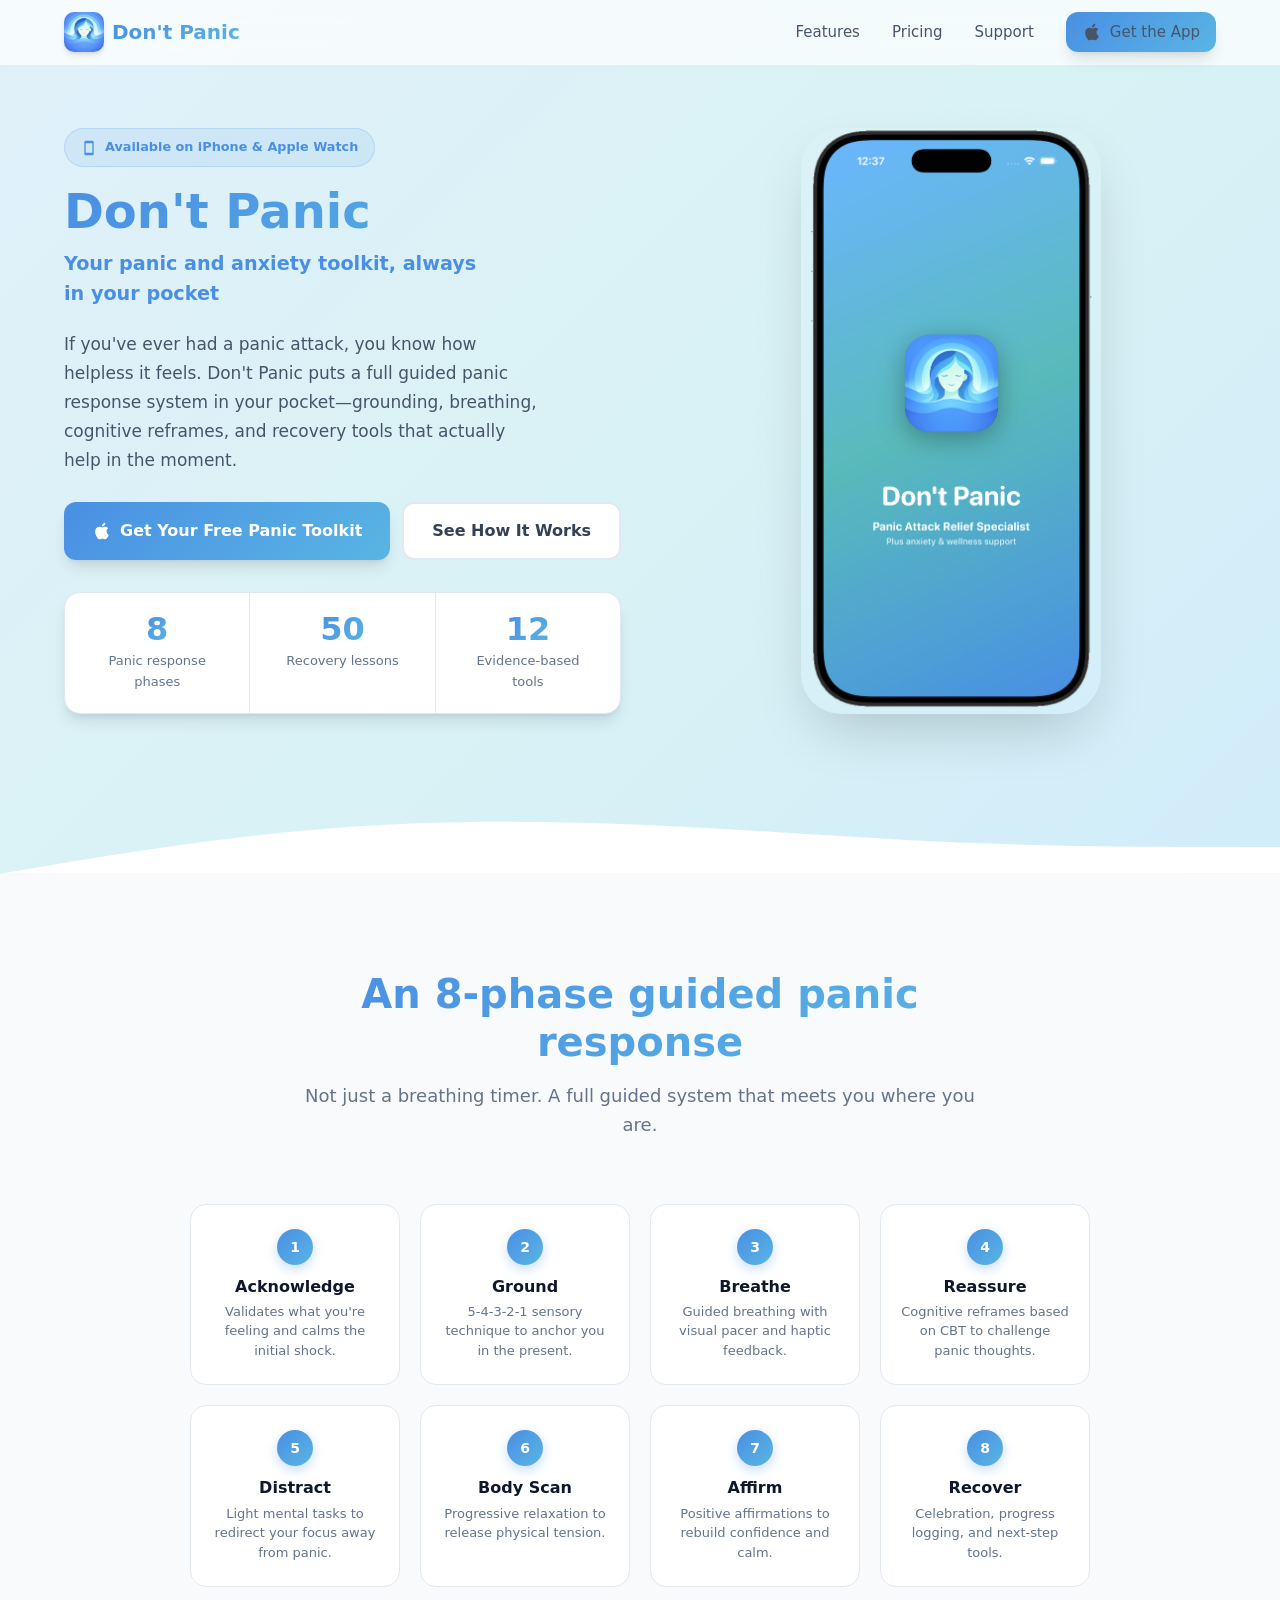
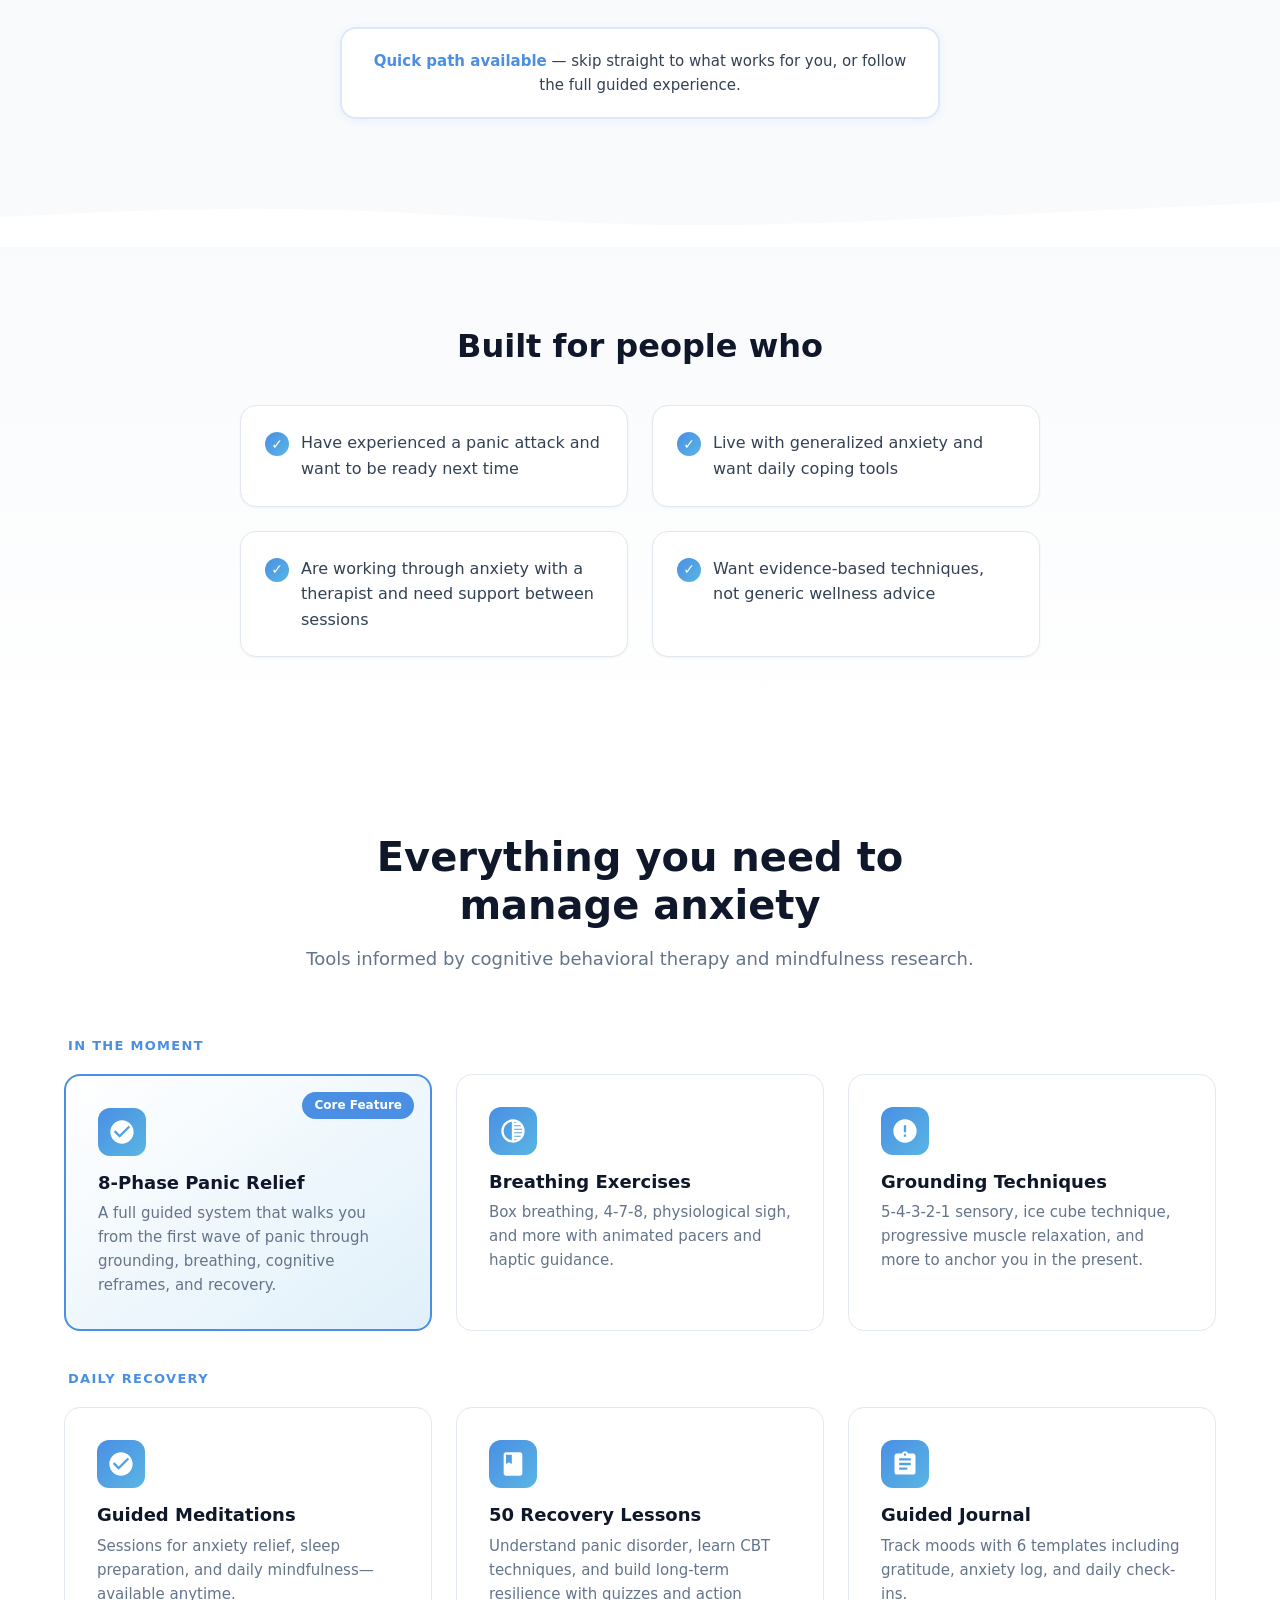
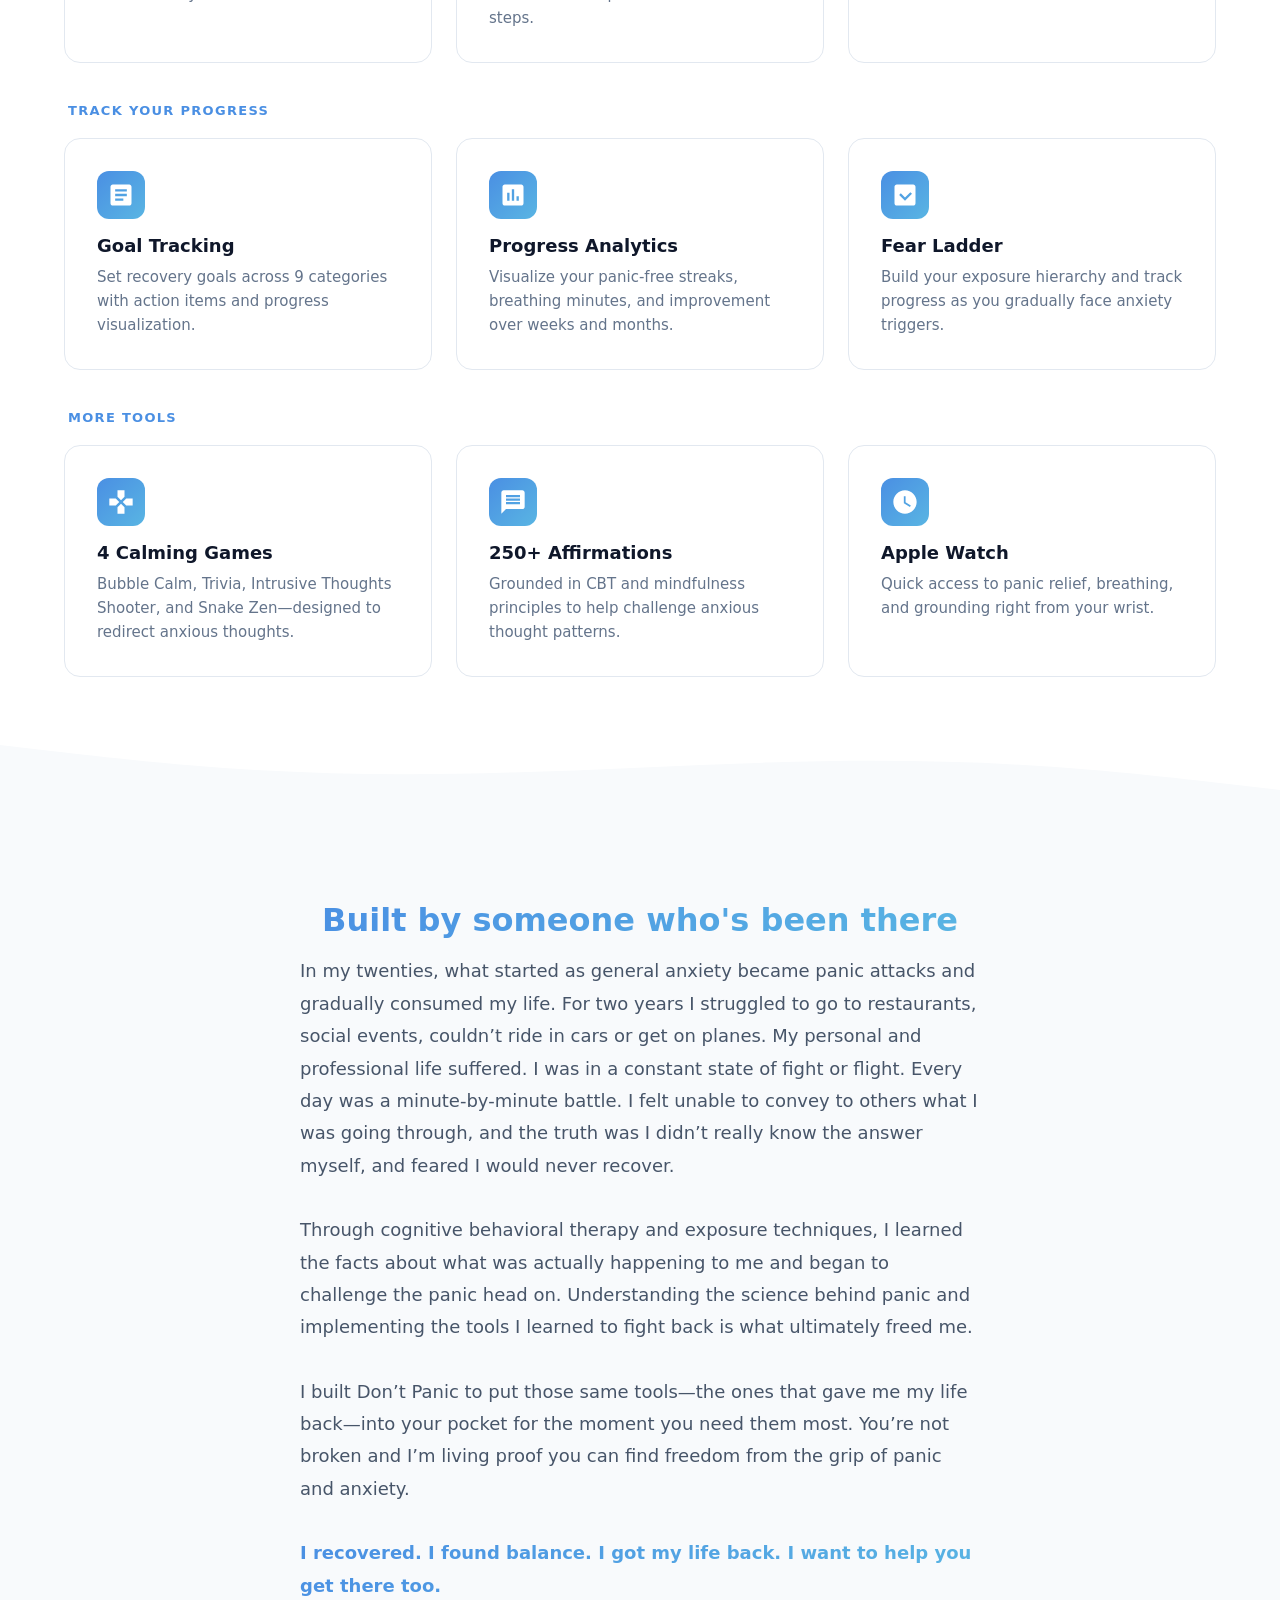
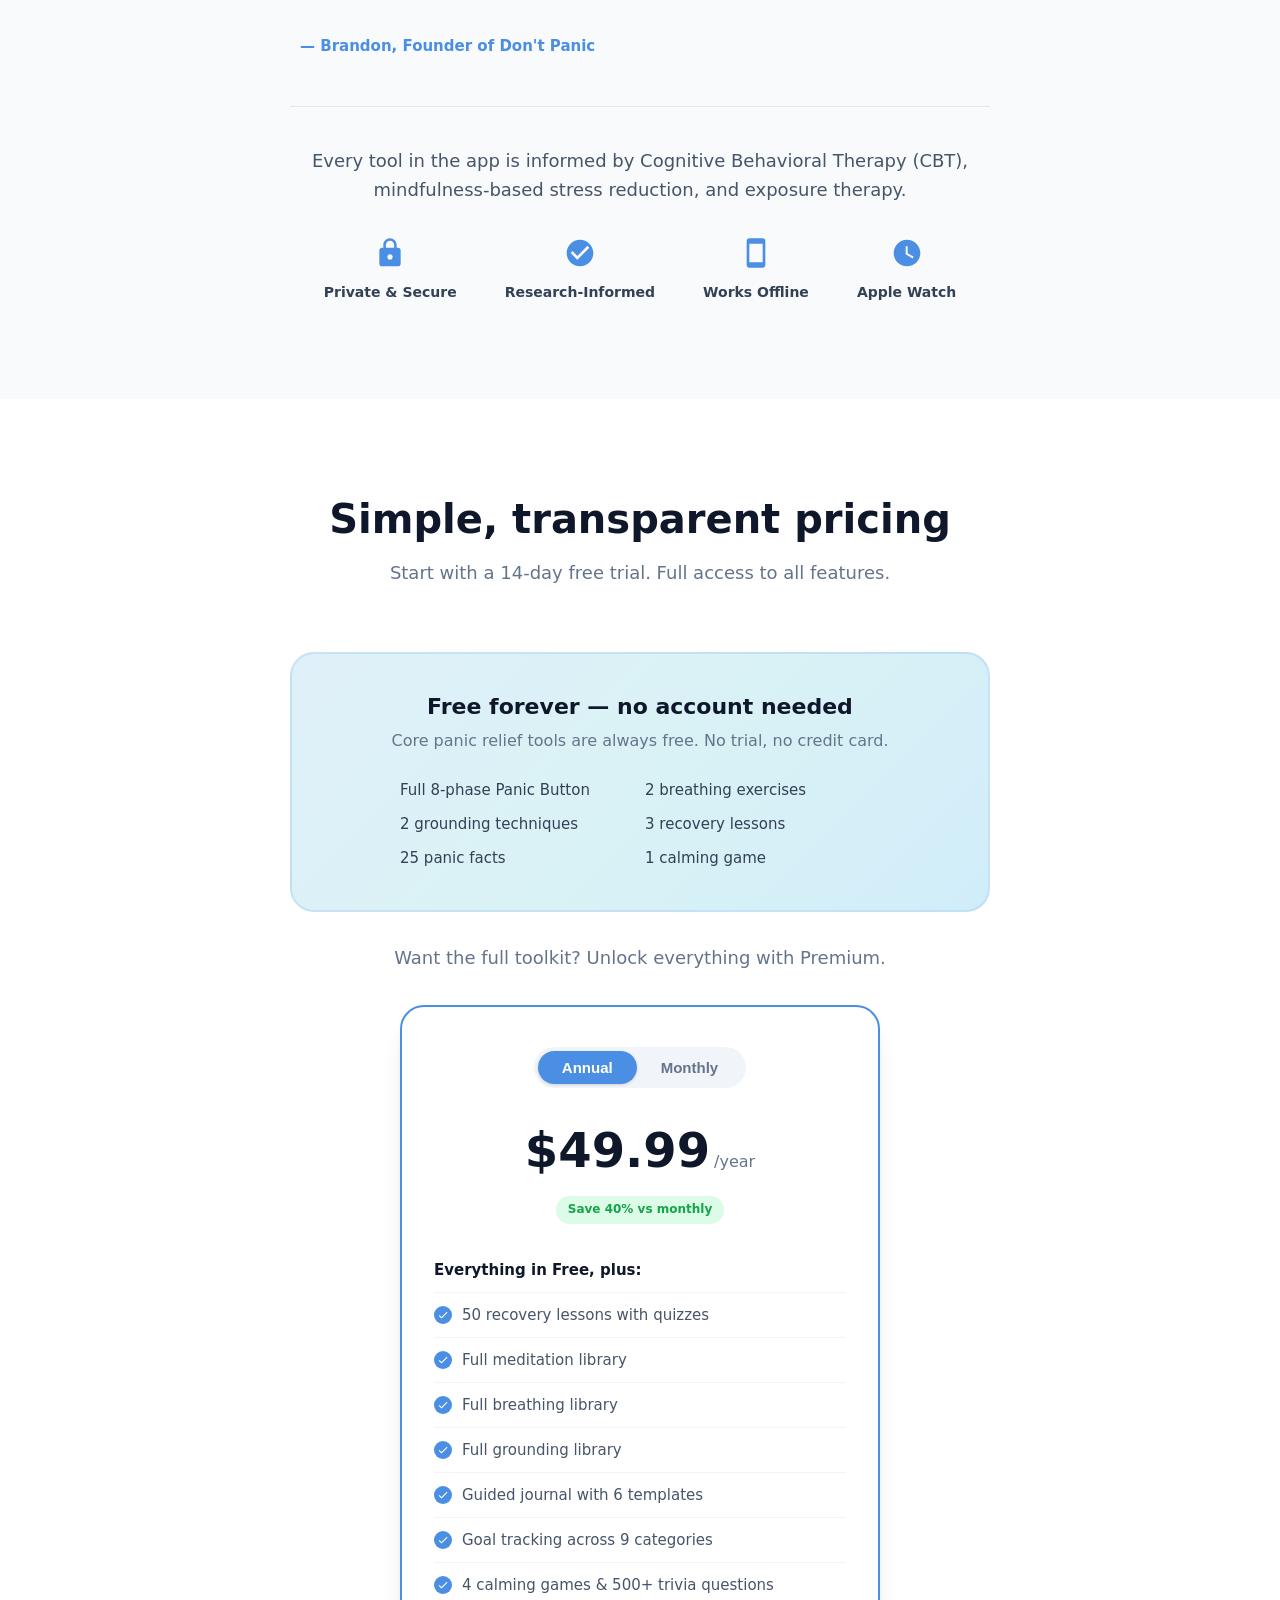
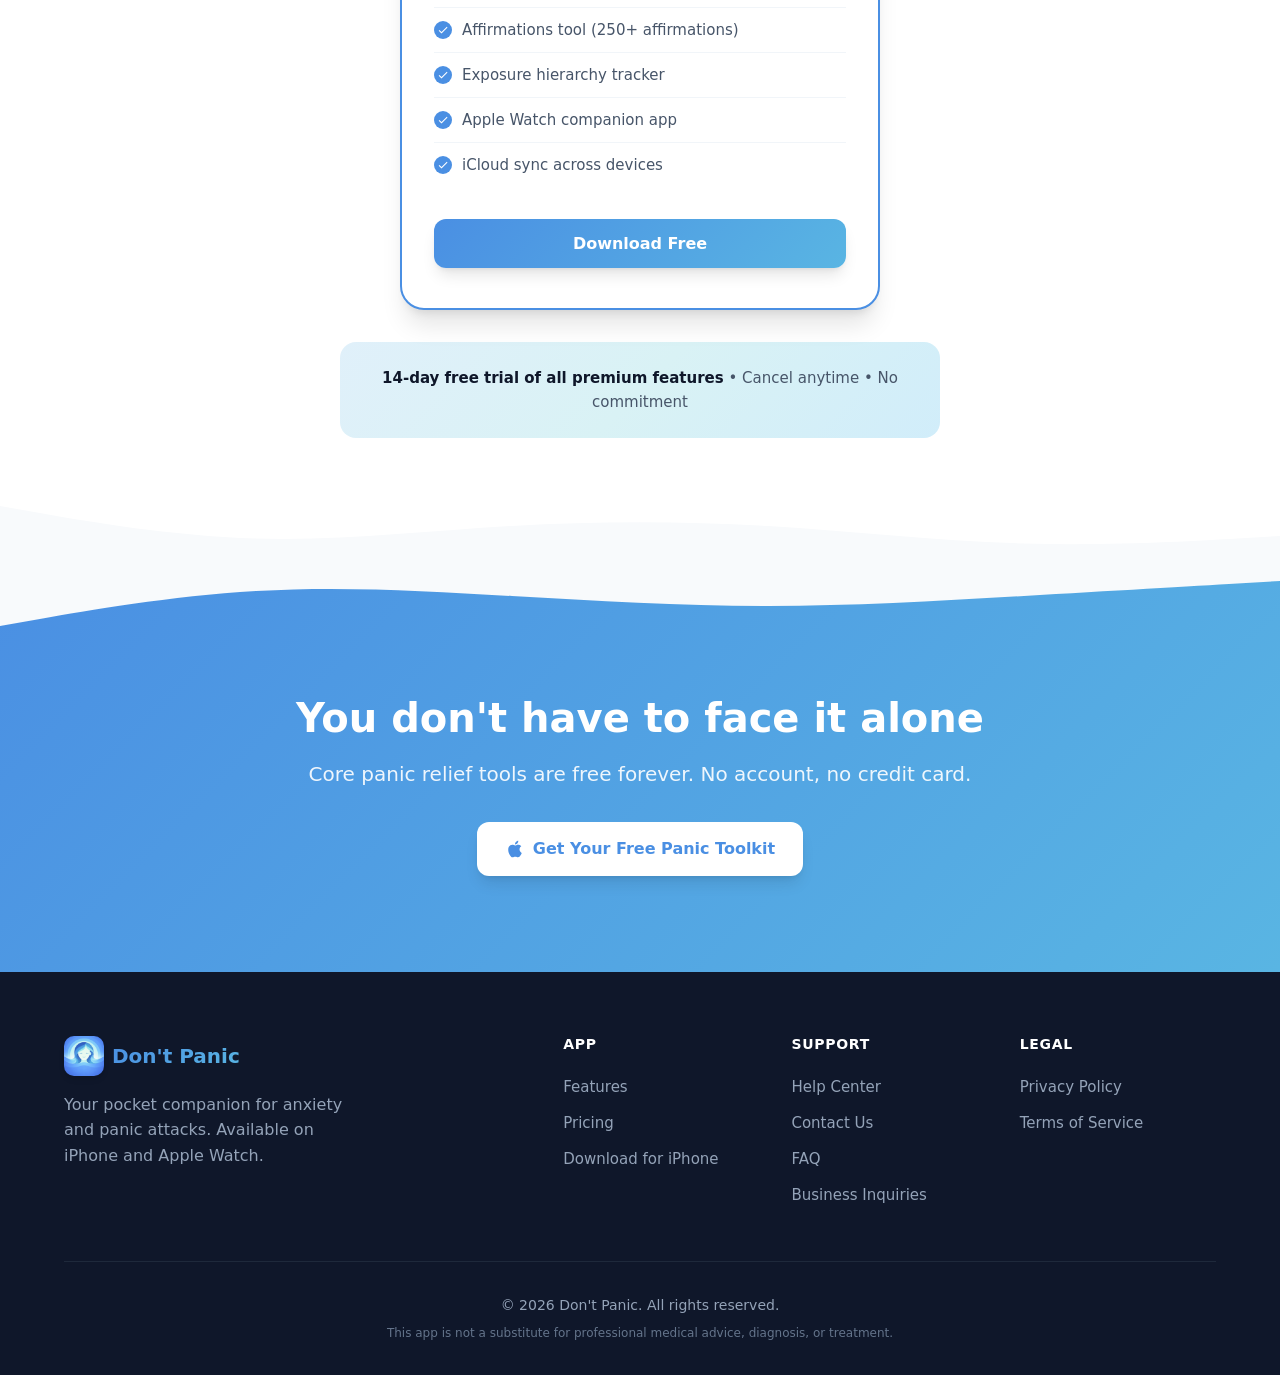
==== index.html @ 4c5e4342 "Update lesson count from 50+ to 50" ====
<!DOCTYPE html>
<html lang="en">
<head>
    <meta charset="UTF-8">
    <meta name="viewport" content="width=device-width, initial-scale=1.0">
    <title>Don't Panic - Anxiety & Panic Attack Relief App for iPhone</title>
    <meta name="description" content="Your pocket companion for panic attacks and anxiety. Guided breathing, grounding exercises, meditations, and evidence-based tools. Available on iPhone and Apple Watch.">
    <meta name="keywords" content="panic attack app, anxiety relief, breathing exercises, grounding techniques, mental health, meditation, iPhone app, Apple Watch">
    
    <!-- Open Graph -->
    <meta property="og:title" content="Don't Panic - Anxiety & Panic Attack Relief">
    <meta property="og:description" content="Evidence-based tools to help you through panic attacks and anxiety. iPhone & Apple Watch.">
    <meta property="og:image" content="https://dont-panic-app.com/og-image.png">
    <meta property="og:image:width" content="1200">
    <meta property="og:image:height" content="630">
    <meta property="og:type" content="website">
    <meta property="og:url" content="https://dont-panic-app.com">
    <meta name="twitter:card" content="summary_large_image">
    <meta name="twitter:title" content="Don't Panic - Anxiety & Panic Attack Relief">
    <meta name="twitter:description" content="Evidence-based tools to help you through panic attacks and anxiety. iPhone & Apple Watch.">
    <meta name="twitter:image" content="https://dont-panic-app.com/og-image.png">
    
    <!-- Favicon -->
    <link rel="icon" type="image/png" href="favicon.png">
    <link rel="apple-touch-icon" href="app-icon.png">
    
    <link rel="stylesheet" href="style.css?v=3">
</head>
<body>
    <!-- Navigation -->
    <nav class="navbar">
        <div class="container nav-container">
            <a href="/" class="logo">
                <img src="app-icon.png" alt="Don't Panic" class="logo-img">
                <span class="logo-text">Don't Panic</span>
            </a>
            <div class="nav-links">
                <a href="#features">Features</a>
                <a href="#pricing">Pricing</a>
                <a href="support.html">Support</a>
                <a href="https://apps.apple.com/app/dont-panic" class="btn btn-primary btn-sm">
                    <svg class="apple-icon" viewBox="0 0 24 24" fill="currentColor"><path d="M18.71 19.5c-.83 1.24-1.71 2.45-3.05 2.47-1.34.03-1.77-.79-3.29-.79-1.53 0-2 .77-3.27.82-1.31.05-2.3-1.32-3.14-2.53C4.25 17 2.94 12.45 4.7 9.39c.87-1.52 2.43-2.48 4.12-2.51 1.28-.02 2.5.87 3.29.87.78 0 2.26-1.07 3.81-.91.65.03 2.47.26 3.64 1.98-.09.06-2.17 1.28-2.15 3.81.03 3.02 2.65 4.03 2.68 4.04-.03.07-.42 1.44-1.38 2.83M13 3.5c.73-.83 1.94-1.46 2.94-1.5.13 1.17-.34 2.35-1.04 3.19-.69.85-1.83 1.51-2.95 1.42-.15-1.15.41-2.35 1.05-3.11z"/></svg>
                    Get the App
                </a>
            </div>
            <button class="mobile-menu-btn" aria-label="Menu" aria-expanded="false">
                <span></span>
                <span></span>
                <span></span>
            </button>
        </div>
    </nav>

    <!-- Hero Section -->
    <section class="hero">
        <div class="container hero-container">
            <div class="hero-content">
                <div class="mobile-badge">
                    <svg class="badge-icon" viewBox="0 0 24 24" fill="currentColor" width="16" height="16"><path d="M17 1.01L7 1c-1.1 0-2 .9-2 2v18c0 1.1.9 2 2 2h10c1.1 0 2-.9 2-2V3c0-1.1-.9-1.99-2-1.99zM17 19H7V5h10v14z"/></svg>
                    Available on iPhone & Apple Watch
                </div>
                <h1>Don't Panic</h1>
                <p class="hero-tagline">Your panic and anxiety toolkit, always in your pocket</p>
                <p class="hero-subtitle">
                    If you've ever had a panic attack, you know how helpless it feels.
                    Don't Panic puts a full guided panic response system in your pocket—grounding,
                    breathing, cognitive reframes, and recovery tools that actually help in the moment.
                </p>
                <div class="hero-buttons">
                    <a href="https://apps.apple.com/app/dont-panic" class="btn btn-primary btn-lg">
                        <svg class="apple-icon" viewBox="0 0 24 24" fill="currentColor">
                            <path d="M18.71 19.5c-.83 1.24-1.71 2.45-3.05 2.47-1.34.03-1.77-.79-3.29-.79-1.53 0-2 .77-3.27.82-1.31.05-2.3-1.32-3.14-2.53C4.25 17 2.94 12.45 4.7 9.39c.87-1.52 2.43-2.48 4.12-2.51 1.28-.02 2.5.87 3.29.87.78 0 2.26-1.07 3.81-.91.65.03 2.47.26 3.64 1.98-.09.06-2.17 1.28-2.15 3.81.03 3.02 2.65 4.03 2.68 4.04-.03.07-.42 1.44-1.38 2.83M13 3.5c.73-.83 1.94-1.46 2.94-1.5.13 1.17-.34 2.35-1.04 3.19-.69.85-1.83 1.51-2.95 1.42-.15-1.15.41-2.35 1.05-3.11z"/>
                        </svg>
                        Get Your Free Panic Toolkit
                    </a>
                    <a href="#how-it-works" class="btn btn-secondary btn-lg">See How It Works</a>
                </div>
                <div class="hero-stats fade-in">
                    <div class="stat">
                        <span class="stat-number" data-target="8">0</span>
                        <span class="stat-label">Panic response phases</span>
                    </div>
                    <div class="stat">
                        <span class="stat-number" data-target="50">0</span>
                        <span class="stat-label">Recovery lessons</span>
                    </div>
                    <div class="stat">
                        <span class="stat-number" data-target="12">0</span>
                        <span class="stat-label">Evidence-based tools</span>
                    </div>
                </div>
            </div>
            <div class="hero-image">
                <img src="screenshot.png?v=4" alt="Don't Panic App Screenshot" class="hero-screenshot">
            </div>
        </div>
        <div class="hero-wave">
            <svg viewBox="0 0 1440 120" fill="none" xmlns="http://www.w3.org/2000/svg">
                <path d="M0 120L60 110C120 100 240 80 360 70C480 60 600 60 720 65C840 70 960 80 1080 85C1200 90 1320 90 1380 90L1440 90V120H1380C1320 120 1200 120 1080 120C960 120 840 120 720 120C600 120 480 120 360 120C240 120 120 120 60 120H0Z" fill="white"/>
            </svg>
        </div>
    </section>

    <!-- How It Works -->
    <section id="how-it-works" class="how-it-works">
        <div class="container">
            <div class="section-header fade-in">
                <h2>An 8-phase guided panic response</h2>
                <p>Not just a breathing timer. A full guided system that meets you where you are.</p>
            </div>
            
            <div class="panic-phases">
                <div class="phase-row fade-in-children fade-in">
                    <div class="phase">
                        <div class="phase-number">1</div>
                        <div class="phase-content">
                            <h4>Acknowledge</h4>
                            <p>Validates what you're feeling and calms the initial shock.</p>
                        </div>
                    </div>
                    <div class="phase">
                        <div class="phase-number">2</div>
                        <div class="phase-content">
                            <h4>Ground</h4>
                            <p>5-4-3-2-1 sensory technique to anchor you in the present.</p>
                        </div>
                    </div>
                    <div class="phase">
                        <div class="phase-number">3</div>
                        <div class="phase-content">
                            <h4>Breathe</h4>
                            <p>Guided breathing with visual pacer and haptic feedback.</p>
                        </div>
                    </div>
                    <div class="phase">
                        <div class="phase-number">4</div>
                        <div class="phase-content">
                            <h4>Reassure</h4>
                            <p>Cognitive reframes based on CBT to challenge panic thoughts.</p>
                        </div>
                    </div>
                </div>
                <div class="phase-row">
                    <div class="phase">
                        <div class="phase-number">5</div>
                        <div class="phase-content">
                            <h4>Distract</h4>
                            <p>Light mental tasks to redirect your focus away from panic.</p>
                        </div>
                    </div>
                    <div class="phase">
                        <div class="phase-number">6</div>
                        <div class="phase-content">
                            <h4>Body Scan</h4>
                            <p>Progressive relaxation to release physical tension.</p>
                        </div>
                    </div>
                    <div class="phase">
                        <div class="phase-number">7</div>
                        <div class="phase-content">
                            <h4>Affirm</h4>
                            <p>Positive affirmations to rebuild confidence and calm.</p>
                        </div>
                    </div>
                    <div class="phase">
                        <div class="phase-number">8</div>
                        <div class="phase-content">
                            <h4>Recover</h4>
                            <p>Celebration, progress logging, and next-step tools.</p>
                        </div>
                    </div>
                </div>
            </div>
            
            <div class="panic-note fade-in">
                <p><strong>Quick path available</strong> — skip straight to what works for you, or follow the full guided experience.</p>
            </div>
        </div>
        <div class="wave-divider wave-bottom">
            <svg viewBox="0 0 1440 100" fill="none" xmlns="http://www.w3.org/2000/svg" preserveAspectRatio="none">
                <path d="M0 50L60 45.8C120 41.7 240 33.3 360 37.5C480 41.7 600 58.3 720 62.5C840 66.7 960 58.3 1080 50C1200 41.7 1320 33.3 1380 29.2L1440 25V100H1380C1320 100 1200 100 1080 100C960 100 840 100 720 100C600 100 480 100 360 100C240 100 120 100 60 100H0V50Z" fill="white"/>
            </svg>
        </div>
    </section>

    <!-- Built For Section -->
    <section class="built-for-section">
        <div class="container">
            <div class="built-for fade-in">
                <h3>Built for people who</h3>
                <div class="built-for-list fade-in-children fade-in">
                    <div class="built-for-item">Have experienced a panic attack and want to be ready next time</div>
                    <div class="built-for-item">Live with generalized anxiety and want daily coping tools</div>
                    <div class="built-for-item">Are working through anxiety with a therapist and need support between sessions</div>
                    <div class="built-for-item">Want evidence-based techniques, not generic wellness advice</div>
                </div>
            </div>
        </div>
    </section>

    <!-- Features Section -->
    <section id="features" class="features">
        <div class="container">
            <div class="section-header fade-in">
                <h2>Everything you need to manage anxiety</h2>
                <p>Tools informed by cognitive behavioral therapy and mindfulness research.</p>
            </div>

            <!-- In the Moment -->
            <div class="feature-group fade-in">
                <h3 class="feature-group-label">In the moment</h3>
                <div class="features-grid features-grid-3">
                    <div class="feature-card featured">
                        <div class="feature-icon">
                            <svg viewBox="0 0 24 24" fill="currentColor"><path d="M12 2C6.48 2 2 6.48 2 12s4.48 10 10 10 10-4.48 10-10S17.52 2 12 2zm-2 15l-5-5 1.41-1.41L10 14.17l7.59-7.59L19 8l-9 9z"/></svg>
                        </div>
                        <h3>8-Phase Panic Relief</h3>
                        <p>A full guided system that walks you from the first wave of panic through grounding, breathing, cognitive reframes, and recovery.</p>
                        <span class="feature-badge">Core Feature</span>
                    </div>
                    
                    <div class="feature-card">
                        <div class="feature-icon">
                            <svg viewBox="0 0 24 24" fill="currentColor"><path d="M12 2C6.48 2 2 6.48 2 12s4.48 10 10 10 10-4.48 10-10S17.52 2 12 2zm-1 17.93c-3.94-.49-7-3.85-7-7.93s3.05-7.44 7-7.93v15.86zm2-15.86c1.03.13 2 .45 2.87.93H13v-.93zM13 7h5.24c.25.31.48.65.68 1H13V7zm0 3h6.74c.08.33.15.66.19 1H13v-1zm0 9.93V19h2.87c-.87.48-1.84.8-2.87.93zM18.24 17H13v-1h5.92c-.2.35-.43.69-.68 1zm1.5-3H13v-1h6.93c-.04.34-.11.67-.19 1z"/></svg>
                        </div>
                        <h3>Breathing Exercises</h3>
                        <p>Box breathing, 4-7-8, physiological sigh, and more with animated pacers and haptic guidance.</p>
                    </div>
                    
                    <div class="feature-card">
                        <div class="feature-icon">
                            <svg viewBox="0 0 24 24" fill="currentColor"><path d="M12 2C6.48 2 2 6.48 2 12s4.48 10 10 10 10-4.48 10-10S17.52 2 12 2zm1 15h-2v-2h2v2zm0-4h-2V7h2v6z"/></svg>
                        </div>
                        <h3>Grounding Techniques</h3>
                        <p>5-4-3-2-1 sensory, ice cube technique, progressive muscle relaxation, and more to anchor you in the present.</p>
                    </div>
                </div>
            </div>

            <!-- Daily Recovery -->
            <div class="feature-group fade-in">
                <h3 class="feature-group-label">Daily recovery</h3>
                <div class="features-grid features-grid-3">
                    <div class="feature-card">
                        <div class="feature-icon">
                            <svg viewBox="0 0 24 24" fill="currentColor"><path d="M12 2C6.48 2 2 6.48 2 12s4.48 10 10 10 10-4.48 10-10S17.52 2 12 2zm-2 15l-5-5 1.41-1.41L10 14.17l7.59-7.59L19 8l-9 9z"/></svg>
                        </div>
                        <h3>Guided Meditations</h3>
                        <p>Sessions for anxiety relief, sleep preparation, and daily mindfulness—available anytime.</p>
                    </div>
                    
                    <div class="feature-card">
                        <div class="feature-icon">
                            <svg viewBox="0 0 24 24" fill="currentColor"><path d="M18 2H6c-1.1 0-2 .9-2 2v16c0 1.1.9 2 2 2h12c1.1 0 2-.9 2-2V4c0-1.1-.9-2-2-2zM6 4h5v8l-2.5-1.5L6 12V4z"/></svg>
                        </div>
                        <h3>50 Recovery Lessons</h3>
                        <p>Understand panic disorder, learn CBT techniques, and build long-term resilience with quizzes and action steps.</p>
                    </div>
                    
                    <div class="feature-card">
                        <div class="feature-icon">
                            <svg viewBox="0 0 24 24" fill="currentColor"><path d="M19 3h-4.18C14.4 1.84 13.3 1 12 1c-1.3 0-2.4.84-2.82 2H5c-1.1 0-2 .9-2 2v14c0 1.1.9 2 2 2h14c1.1 0 2-.9 2-2V5c0-1.1-.9-2-2-2zm-7 0c.55 0 1 .45 1 1s-.45 1-1 1-1-.45-1-1 .45-1 1-1zm2 14H7v-2h7v2zm3-4H7v-2h10v2zm0-4H7V7h10v2z"/></svg>
                        </div>
                        <h3>Guided Journal</h3>
                        <p>Track moods with 6 templates including gratitude, anxiety log, and daily check-ins.</p>
                    </div>
                </div>
            </div>

            <!-- Track Your Progress -->
            <div class="feature-group fade-in">
                <h3 class="feature-group-label">Track your progress</h3>
                <div class="features-grid features-grid-3">
                    <div class="feature-card">
                        <div class="feature-icon">
                            <svg viewBox="0 0 24 24" fill="currentColor"><path d="M19 3H5c-1.1 0-2 .9-2 2v14c0 1.1.9 2 2 2h14c1.1 0 2-.9 2-2V5c0-1.1-.9-2-2-2zm-5 14H7v-2h7v2zm3-4H7v-2h10v2zm0-4H7V7h10v2z"/></svg>
                        </div>
                        <h3>Goal Tracking</h3>
                        <p>Set recovery goals across 9 categories with action items and progress visualization.</p>
                    </div>
                    
                    <div class="feature-card">
                        <div class="feature-icon">
                            <svg viewBox="0 0 24 24" fill="currentColor"><path d="M19 3H5c-1.1 0-2 .9-2 2v14c0 1.1.9 2 2 2h14c1.1 0 2-.9 2-2V5c0-1.1-.9-2-2-2zM9 17H7v-7h2v7zm4 0h-2V7h2v10zm4 0h-2v-4h2v4z"/></svg>
                        </div>
                        <h3>Progress Analytics</h3>
                        <p>Visualize your panic-free streaks, breathing minutes, and improvement over weeks and months.</p>
                    </div>
                    
                    <div class="feature-card">
                        <div class="feature-icon">
                            <svg viewBox="0 0 24 24" fill="currentColor"><path d="M19 3H5c-1.1 0-2 .9-2 2v14c0 1.1.9 2 2 2h14c1.1 0 2-.9 2-2V5c0-1.1-.9-2-2-2zm-7 14l-5-5 1.41-1.41L12 14.17l4.59-4.58L18 11l-6 6z"/></svg>
                        </div>
                        <h3>Fear Ladder</h3>
                        <p>Build your exposure hierarchy and track progress as you gradually face anxiety triggers.</p>
                    </div>
                </div>
            </div>

            <!-- More Tools -->
            <div class="feature-group fade-in">
                <h3 class="feature-group-label">More tools</h3>
                <div class="features-grid features-grid-3">
                    <div class="feature-card">
                        <div class="feature-icon">
                            <svg viewBox="0 0 24 24" fill="currentColor"><path d="M15 7.5V2H9v5.5l3 3 3-3zM7.5 9H2v6h5.5l3-3-3-3zM9 16.5V22h6v-5.5l-3-3-3 3zM16.5 9l-3 3 3 3H22V9h-5.5z"/></svg>
                        </div>
                        <h3>4 Calming Games</h3>
                        <p>Bubble Calm, Trivia, Intrusive Thoughts Shooter, and Snake Zen—designed to redirect anxious thoughts.</p>
                    </div>
                    
                    <div class="feature-card">
                        <div class="feature-icon">
                            <svg viewBox="0 0 24 24" fill="currentColor"><path d="M20 2H4c-1.1 0-1.99.9-1.99 2L2 22l4-4h14c1.1 0 2-.9 2-2V4c0-1.1-.9-2-2-2zm-2 12H6v-2h12v2zm0-3H6V9h12v2zm0-3H6V6h12v2z"/></svg>
                        </div>
                        <h3>250+ Affirmations</h3>
                        <p>Grounded in CBT and mindfulness principles to help challenge anxious thought patterns.</p>
                    </div>
                    
                    <div class="feature-card">
                        <div class="feature-icon">
                            <svg viewBox="0 0 24 24" fill="currentColor"><path d="M12 2C6.5 2 2 6.5 2 12s4.5 10 10 10 10-4.5 10-10S17.5 2 12 2zm4.2 14.2L11 13V7h1.5v5.2l4.5 2.7-.8 1.3z"/></svg>
                        </div>
                        <h3>Apple Watch</h3>
                        <p>Quick access to panic relief, breathing, and grounding right from your wrist.</p>
                    </div>
                </div>
            </div>
        </div>
        <div class="wave-divider wave-bottom">
            <svg viewBox="0 0 1440 100" fill="none" xmlns="http://www.w3.org/2000/svg" preserveAspectRatio="none">
                <path d="M0 0L48 8.3C96 16.7 192 33.3 288 41.7C384 50 480 50 576 45.8C672 41.7 768 33.3 864 29.2C960 25 1056 25 1152 33.3C1248 41.7 1344 58.3 1392 66.7L1440 75V100H1392C1344 100 1248 100 1152 100C1056 100 960 100 864 100C768 100 672 100 576 100C480 100 384 100 288 100C192 100 96 100 48 100H0V0Z" fill="#f8fafc"/>
            </svg>
        </div>
    </section>

    <!-- Founder Story + Trust Section -->
    <section class="trust">
        <div class="container">
            <div class="founder-story fade-in">
                <h2>Built by someone who's been there</h2>
                <div class="founder-quote">
                    <p>
                        In my twenties, what started as general anxiety became panic attacks and 
                        gradually consumed my life. For two years I struggled to go to restaurants, 
                        social events, couldn&rsquo;t ride in cars or get on planes. My personal and 
                        professional life suffered. I was in a constant state of fight or flight. 
                        Every day was a minute-by-minute battle. I felt unable to convey to others 
                        what I was going through, and the truth was I didn&rsquo;t really know the 
                        answer myself, and feared I would never recover.
                    </p>
                    <p>
                        Through cognitive behavioral therapy and exposure techniques, I learned the 
                        facts about what was actually happening to me and began to challenge the panic 
                        head on. Understanding the science behind panic and implementing the tools I 
                        learned to fight back is what ultimately freed me.
                    </p>
                    <p>
                        I built Don&rsquo;t Panic to put those same tools&mdash;the ones that gave me 
                        my life back&mdash;into your pocket for the moment you need them most. 
                        You&rsquo;re not broken and I&rsquo;m living proof you can find freedom from 
                        the grip of panic and anxiety.
                    </p>
                    <p>
                        I recovered. I found balance. I got my life back. I want to help you get there too.
                    </p>
                    <div class="founder-name">&mdash; Brandon, Founder of Don't Panic</div>
                </div>
            </div>

            <div class="trust-details fade-in">
                <p class="trust-subtitle">
                    Every tool in the app is informed by Cognitive Behavioral Therapy (CBT), 
                    mindfulness-based stress reduction, and exposure therapy.
                </p>
                <div class="trust-badges">
                    <div class="trust-badge">
                        <svg class="trust-icon" viewBox="0 0 24 24" fill="currentColor"><path d="M18 8h-1V6c0-2.76-2.24-5-5-5S7 3.24 7 6v2H6c-1.1 0-2 .9-2 2v10c0 1.1.9 2 2 2h12c1.1 0 2-.9 2-2V10c0-1.1-.9-2-2-2zm-6 9c-1.1 0-2-.9-2-2s.9-2 2-2 2 .9 2 2-.9 2-2 2zm3.1-9H8.9V6c0-1.71 1.39-3.1 3.1-3.1 1.71 0 3.1 1.39 3.1 3.1v2z"/></svg>
                        <span>Private & Secure</span>
                    </div>
                    <div class="trust-badge">
                        <svg class="trust-icon" viewBox="0 0 24 24" fill="currentColor"><path d="M12 2C6.48 2 2 6.48 2 12s4.48 10 10 10 10-4.48 10-10S17.52 2 12 2zm-2 15l-5-5 1.41-1.41L10 14.17l7.59-7.59L19 8l-9 9z"/></svg>
                        <span>Research-Informed</span>
                    </div>
                    <div class="trust-badge">
                        <svg class="trust-icon" viewBox="0 0 24 24" fill="currentColor"><path d="M17 1.01L7 1c-1.1 0-2 .9-2 2v18c0 1.1.9 2 2 2h10c1.1 0 2-.9 2-2V3c0-1.1-.9-1.99-2-1.99zM17 19H7V5h10v14z"/></svg>
                        <span>Works Offline</span>
                    </div>
                    <div class="trust-badge">
                        <svg class="trust-icon" viewBox="0 0 24 24" fill="currentColor"><path d="M12 2C6.5 2 2 6.5 2 12s4.5 10 10 10 10-4.5 10-10S17.5 2 12 2zm4.2 14.2L11 13V7h1.5v5.2l4.5 2.7-.8 1.3z"/></svg>
                        <span>Apple Watch</span>
                    </div>
                </div>
            </div>
        </div>
    </section>

    <!-- Pricing Section -->
    <section id="pricing" class="pricing">
        <div class="container">
            <div class="section-header fade-in">
                <h2>Simple, transparent pricing</h2>
                <p>Start with a 14-day free trial. Full access to all features.</p>
            </div>
            
            <!-- Free Forever Callout -->
            <div class="free-tier-callout fade-in">
                <h3>Free forever — no account needed</h3>
                <p>Core panic relief tools are always free. No trial, no credit card.</p>
                <div class="free-features-list">
                    <div class="free-feature">Full 8-phase Panic Button</div>
                    <div class="free-feature">2 breathing exercises</div>
                    <div class="free-feature">2 grounding techniques</div>
                    <div class="free-feature">3 recovery lessons</div>
                    <div class="free-feature">25 panic facts</div>
                    <div class="free-feature">1 calming game</div>
                </div>
            </div>

            <p class="premium-intro">Want the full toolkit? Unlock everything with Premium.</p>

            <div class="premium-card fade-in">
                <div class="plan-toggle">
                    <button class="plan-option active" data-plan="annual">Annual</button>
                    <button class="plan-option" data-plan="monthly">Monthly</button>
                </div>

                <div class="plan-pricing" id="plan-annual">
                    <div class="price">
                        <span class="amount">$49.99</span>
                        <span class="period">/year</span>
                    </div>
                    <p class="savings">Save 40% vs monthly</p>
                </div>

                <div class="plan-pricing hidden" id="plan-monthly">
                    <div class="price">
                        <span class="amount">$6.99</span>
                        <span class="period">/month</span>
                    </div>
                </div>

                <ul class="pricing-features">
                    <li>Everything in Free, plus:</li>
                    <li>50 recovery lessons with quizzes</li>
                    <li>Full meditation library</li>
                    <li>Full breathing library</li>
                    <li>Full grounding library</li>
                    <li>Guided journal with 6 templates</li>
                    <li>Goal tracking across 9 categories</li>
                    <li>4 calming games &amp; 500+ trivia questions</li>
                    <li>Affirmations tool (250+ affirmations)</li>
                    <li>Exposure hierarchy tracker</li>
                    <li>Apple Watch companion app</li>
                    <li>iCloud sync across devices</li>
                </ul>

                <a href="https://apps.apple.com/app/dont-panic" class="btn btn-primary">Download Free</a>
            </div>
            
            <div class="pricing-note">
                <p><strong>14-day free trial of all premium features</strong> • Cancel anytime • No commitment</p>
            </div>
        </div>
        <div class="wave-divider wave-bottom">
            <svg viewBox="0 0 1440 100" fill="none" xmlns="http://www.w3.org/2000/svg" preserveAspectRatio="none">
                <path d="M0 0L48 12.5C96 25 192 50 288 54.2C384 58.3 480 41.7 576 33.3C672 25 768 25 864 33.3C960 41.7 1056 58.3 1152 62.5C1248 66.7 1344 58.3 1392 54.2L1440 50V100H1392C1344 100 1248 100 1152 100C1056 100 960 100 864 100C768 100 672 100 576 100C480 100 384 100 288 100C192 100 96 100 48 100H0V0Z" fill="#f8fafc"/>
            </svg>
        </div>
    </section>

    <!-- CTA Section -->
    <section class="cta">
        <div class="wave-divider wave-top">
            <svg viewBox="0 0 1440 100" fill="none" xmlns="http://www.w3.org/2000/svg" preserveAspectRatio="none">
                <path d="M0 100L48 87.5C96 75 192 50 288 41.7C384 33.3 480 41.7 576 50C672 58.3 768 66.7 864 66.7C960 66.7 1056 58.3 1152 50C1248 41.7 1344 33.3 1392 29.2L1440 25V0H1392C1344 0 1248 0 1152 0C1056 0 960 0 864 0C768 0 672 0 576 0C480 0 384 0 288 0C192 0 96 0 48 0H0V100Z" fill="#f8fafc"/>
            </svg>
        </div>
        <div class="container">
            <h2>You don't have to face it alone</h2>
            <p>Core panic relief tools are free forever. No account, no credit card.</p>
            <a href="https://apps.apple.com/app/dont-panic" class="btn btn-white btn-lg">
                <svg class="apple-icon" viewBox="0 0 24 24" fill="currentColor">
                    <path d="M18.71 19.5c-.83 1.24-1.71 2.45-3.05 2.47-1.34.03-1.77-.79-3.29-.79-1.53 0-2 .77-3.27.82-1.31.05-2.3-1.32-3.14-2.53C4.25 17 2.94 12.45 4.7 9.39c.87-1.52 2.43-2.48 4.12-2.51 1.28-.02 2.5.87 3.29.87.78 0 2.26-1.07 3.81-.91.65.03 2.47.26 3.64 1.98-.09.06-2.17 1.28-2.15 3.81.03 3.02 2.65 4.03 2.68 4.04-.03.07-.42 1.44-1.38 2.83M13 3.5c.73-.83 1.94-1.46 2.94-1.5.13 1.17-.34 2.35-1.04 3.19-.69.85-1.83 1.51-2.95 1.42-.15-1.15.41-2.35 1.05-3.11z"/>
                </svg>
                Get Your Free Panic Toolkit
            </a>
        </div>
    </section>

    <!-- Footer -->
    <footer class="footer">
        <div class="container">
            <div class="footer-content">
                <div class="footer-brand">
                    <a href="/" class="logo">
                        <img src="app-icon.png" alt="Don't Panic" class="logo-img">
                        <span class="logo-text">Don't Panic</span>
                    </a>
                    <p>Your pocket companion for anxiety and panic attacks. Available on iPhone and Apple Watch.</p>
                </div>
                
                <div class="footer-links">
                    <div class="footer-column">
                        <h4>App</h4>
                        <a href="#features">Features</a>
                        <a href="#pricing">Pricing</a>
                        <a href="https://apps.apple.com/app/dont-panic">Download for iPhone</a>
                    </div>
                    
                    <div class="footer-column">
                        <h4>Support</h4>
                        <a href="support.html">Help Center</a>
                        <a href="mailto:support@dont-panic-app.com">Contact Us</a>
                        <a href="support.html#faq">FAQ</a>
                        <a href="mailto:inquiries@dont-panic-app.com">Business Inquiries</a>
                    </div>
                    
                    <div class="footer-column">
                        <h4>Legal</h4>
                        <a href="privacy.html">Privacy Policy</a>
                        <a href="terms.html">Terms of Service</a>
                    </div>
                </div>
            </div>
            
            <div class="footer-bottom">
                <p>&copy; 2026 Don't Panic. All rights reserved.</p>
                <p class="disclaimer">This app is not a substitute for professional medical advice, diagnosis, or treatment.</p>
            </div>
        </div>
    </footer>

    <script>
        // Mobile menu toggle with accessibility
        const menuBtn = document.querySelector('.mobile-menu-btn');
        const navLinks = document.querySelector('.nav-links');
        
        menuBtn.addEventListener('click', function() {
            const isOpen = navLinks.classList.toggle('active');
            this.classList.toggle('active');
            this.setAttribute('aria-expanded', isOpen);
        });

        // Close menu when a nav link is clicked
        navLinks.querySelectorAll('a').forEach(link => {
            link.addEventListener('click', () => {
                navLinks.classList.remove('active');
                menuBtn.classList.remove('active');
                menuBtn.setAttribute('aria-expanded', 'false');
            });
        });

        // Close menu when clicking outside
        document.addEventListener('click', function(e) {
            if (!menuBtn.contains(e.target) && !navLinks.contains(e.target)) {
                navLinks.classList.remove('active');
                menuBtn.classList.remove('active');
                menuBtn.setAttribute('aria-expanded', 'false');
            }
        });

        // Smooth scrolling for anchor links
        document.querySelectorAll('a[href^="#"]').forEach(anchor => {
            anchor.addEventListener('click', function (e) {
                e.preventDefault();
                document.querySelector(this.getAttribute('href')).scrollIntoView({
                    behavior: 'smooth'
                });
            });
        });

        // Plan toggle (annual/monthly)
        document.querySelectorAll('.plan-option').forEach(btn => {
            btn.addEventListener('click', function() {
                document.querySelectorAll('.plan-option').forEach(b => b.classList.remove('active'));
                this.classList.add('active');
                document.querySelectorAll('.plan-pricing').forEach(p => p.classList.add('hidden'));
                document.getElementById('plan-' + this.dataset.plan).classList.remove('hidden');
            });
        });

        // --- Navbar scroll effect ---
        const navbar = document.querySelector('.navbar');
        let lastScroll = 0;
        window.addEventListener('scroll', () => {
            if (window.scrollY > 20) {
                navbar.classList.add('scrolled');
            } else {
                navbar.classList.remove('scrolled');
            }
        }, { passive: true });

        // --- Scroll-triggered fade-in animations ---
        const observerOptions = {
            threshold: 0.15,
            rootMargin: '0px 0px -40px 0px'
        };

        const fadeObserver = new IntersectionObserver((entries) => {
            entries.forEach(entry => {
                if (entry.isIntersecting) {
                    entry.target.classList.add('visible');
                    fadeObserver.unobserve(entry.target);
                }
            });
        }, observerOptions);

        document.querySelectorAll('.fade-in, .fade-in-children').forEach(el => {
            fadeObserver.observe(el);
        });

        // --- Animated stat counters ---
        let statsAnimated = false;
        const statsObserver = new IntersectionObserver((entries) => {
            entries.forEach(entry => {
                if (entry.isIntersecting && !statsAnimated) {
                    statsAnimated = true;
                    animateCounters();
                    statsObserver.unobserve(entry.target);
                }
            });
        }, { threshold: 0.5 });

        const heroStats = document.querySelector('.hero-stats');
        if (heroStats) statsObserver.observe(heroStats);

        function animateCounters() {
            document.querySelectorAll('.stat-number[data-target]').forEach(counter => {
                const target = parseInt(counter.dataset.target);
                const suffix = counter.dataset.suffix || '';
                const duration = 1500;
                const start = performance.now();

                function update(now) {
                    const elapsed = now - start;
                    const progress = Math.min(elapsed / duration, 1);
                    // Ease-out cubic
                    const eased = 1 - Math.pow(1 - progress, 3);
                    const current = Math.round(eased * target);
                    counter.textContent = current + suffix;
                    if (progress < 1) {
                        requestAnimationFrame(update);
                    }
                }
                requestAnimationFrame(update);
            });
        }
    </script>
</body>
</html>
---- style.css ----
/* ===== CSS Variables - Don't Panic Brand Colors ===== */
:root {
    /* Primary Brand Colors (from app DesignSystem.swift) */
    --primary: rgb(74, 143, 227);           /* 0.29, 0.56, 0.89 - blue */
    --primary-dark: rgb(59, 128, 212);
    --primary-light: rgb(89, 181, 227);     /* 0.35, 0.71, 0.89 - cyan */
    --secondary: rgb(89, 181, 227);
    --accent: rgb(102, 217, 153);           /* 0.4, 0.85, 0.6 - success green */
    --dark: #1e293b;
    --gray-900: #0f172a;
    --gray-800: #1e293b;
    --gray-700: #334155;
    --gray-600: #475569;
    --gray-500: #64748b;
    --gray-400: #94a3b8;
    --gray-300: #cbd5e1;
    --gray-200: #e2e8f0;
    --gray-100: #f1f5f9;
    --gray-50: #f8fafc;
    --white: #ffffff;
    /* Brand Gradients */
    --gradient: linear-gradient(135deg, rgb(74, 143, 227) 0%, rgb(89, 181, 227) 100%);
    --gradient-soft: linear-gradient(135deg, rgb(224, 240, 250) 0%, rgb(217, 242, 245) 50%, rgb(209, 237, 250) 100%);
    --shadow-sm: 0 1px 2px 0 rgb(0 0 0 / 0.05);
    --shadow: 0 4px 6px -1px rgb(0 0 0 / 0.1), 0 2px 4px -2px rgb(0 0 0 / 0.1);
    --shadow-md: 0 10px 15px -3px rgb(0 0 0 / 0.1), 0 4px 6px -4px rgb(0 0 0 / 0.1);
    --shadow-lg: 0 20px 25px -5px rgb(0 0 0 / 0.1), 0 8px 10px -6px rgb(0 0 0 / 0.1);
    --shadow-xl: 0 25px 50px -12px rgb(0 0 0 / 0.25);
    --radius-sm: 0.375rem;
    --radius: 0.5rem;
    --radius-md: 0.75rem;
    --radius-lg: 1rem;
    --radius-xl: 1.5rem;
    --radius-full: 9999px;
}

/* ===== Reset & Base ===== */
*, *::before, *::after {
    box-sizing: border-box;
    margin: 0;
    padding: 0;
}

html {
    scroll-behavior: smooth;
}

body {
    font-family: -apple-system, BlinkMacSystemFont, 'SF Pro Display', 'SF Pro Rounded', system-ui, sans-serif;
    font-size: 16px;
    line-height: 1.6;
    color: var(--gray-700);
    background: var(--white);
    -webkit-font-smoothing: antialiased;
}

img {
    max-width: 100%;
    height: auto;
}

a {
    color: var(--primary);
    text-decoration: none;
    transition: color 0.2s;
}

a:hover {
    color: var(--primary-dark);
}

h1, h2, h3, h4, h5, h6 {
    color: var(--gray-900);
    font-weight: 700;
    line-height: 1.2;
}

/* ===== Layout ===== */
.container {
    max-width: 1200px;
    margin: 0 auto;
    padding: 0 1.5rem;
}

/* ===== Buttons ===== */
.btn {
    display: inline-flex;
    align-items: center;
    justify-content: center;
    gap: 0.5rem;
    padding: 0.75rem 1.5rem;
    font-size: 1rem;
    font-weight: 600;
    border-radius: var(--radius-md);
    border: none;
    cursor: pointer;
    transition: all 0.2s;
    text-decoration: none;
}

.btn-sm {
    padding: 0.5rem 1rem;
    font-size: 0.875rem;
}

.btn-lg {
    padding: 0.875rem 1.75rem;
    font-size: 1rem;
    white-space: nowrap;
}

.btn-primary {
    background: var(--gradient);
    color: var(--white);
    box-shadow: var(--shadow-md);
}

.btn-primary:hover {
    transform: translateY(-2px);
    box-shadow: var(--shadow-lg);
    color: var(--white);
}

.btn-secondary {
    background: var(--white);
    color: var(--gray-700);
    border: 2px solid var(--gray-200);
}

.btn-secondary:hover {
    border-color: var(--primary);
    color: var(--primary);
}

.btn-white {
    background: var(--white);
    color: var(--primary);
    box-shadow: var(--shadow-md);
}

.btn-white:hover {
    transform: translateY(-2px);
    box-shadow: var(--shadow-lg);
    color: var(--primary-dark);
}

.apple-icon {
    width: 1.25rem;
    height: 1.25rem;
}

/* ===== Announcement Banner ===== */
.announcement-banner {
    position: fixed;
    top: 0;
    left: 0;
    right: 0;
    z-index: 1001;
    background: var(--gradient);
    color: var(--white);
    text-align: center;
    padding: 0.5rem 1rem;
    font-size: 0.875rem;
    font-weight: 500;
}

.announcement-banner strong {
    font-weight: 700;
}

/* ===== Navigation ===== */
.navbar {
    position: fixed;
    top: 0;
    left: 0;
    right: 0;
    z-index: 1000;
    background: rgba(255, 255, 255, 0.7);
    backdrop-filter: blur(12px);
    -webkit-backdrop-filter: blur(12px);
    border-bottom: 1px solid transparent;
    transition: background 0.3s, border-color 0.3s, box-shadow 0.3s;
}

.navbar.scrolled {
    background: rgba(255, 255, 255, 0.95);
    border-bottom: 1px solid var(--gray-200);
    box-shadow: 0 1px 12px rgba(0, 0, 0, 0.08);
}

.nav-container {
    display: flex;
    align-items: center;
    justify-content: space-between;
    height: 4rem;
}

.logo {
    display: flex;
    align-items: center;
    gap: 0.5rem;
    font-weight: 700;
    font-size: 1.25rem;
    color: var(--gray-900);
}

.logo:hover {
    color: var(--gray-900);
}

.logo-icon {
    font-size: 1.5rem;
}

.logo-img {
    width: 40px;
    height: 40px;
    border-radius: 10px;
    box-shadow: var(--shadow);
}

.logo-text {
    font-weight: 700;
    background: var(--gradient);
    -webkit-background-clip: text;
    -webkit-text-fill-color: transparent;
    background-clip: text;
}

.mobile-badge {
    display: inline-flex;
    align-items: center;
    gap: 0.5rem;
    padding: 0.5rem 1rem;
    background: rgba(74, 143, 227, 0.1);
    border: 1px solid rgba(74, 143, 227, 0.2);
    border-radius: var(--radius-full);
    font-size: 0.8rem;
    font-weight: 600;
    color: var(--primary);
    margin-bottom: 1rem;
}

.mobile-badge .badge-icon {
    width: 16px;
    height: 16px;
    fill: var(--primary);
}

/* Hero Logo */
.hero-logo {
    margin-bottom: 1.5rem;
}

.hero-logo-img {
    width: 120px;
    height: 120px;
    border-radius: 28px;
    box-shadow: var(--shadow-lg);
}

.hero-tagline {
    font-size: 1.2rem;
    font-weight: 600;
    color: var(--primary);
    margin-bottom: 1.25rem;
    max-width: 420px;
}

.nav-links {
    display: flex;
    align-items: center;
    gap: 2rem;
}

.nav-links a {
    color: var(--gray-600);
    font-weight: 500;
    font-size: 0.9375rem;
}

.nav-links a:hover {
    color: var(--primary);
}

.mobile-menu-btn {
    display: none;
    flex-direction: column;
    gap: 5px;
    background: none;
    border: none;
    cursor: pointer;
    padding: 0.5rem;
}

.mobile-menu-btn span {
    display: block;
    width: 24px;
    height: 2px;
    background: var(--gray-700);
    transition: all 0.3s;
}

/* ===== Hero Section ===== */
.hero {
    position: relative;
    padding: 8rem 0 10rem;
    background: var(--gradient-soft);
    overflow: visible;
}

.hero-container {
    display: grid;
    grid-template-columns: 1fr 1fr;
    gap: 4rem;
    align-items: center;
}

.badge {
    display: inline-block;
    padding: 0.5rem 1rem;
    background: var(--white);
    border-radius: var(--radius-full);
    font-size: 0.875rem;
    font-weight: 600;
    color: var(--primary);
    margin-bottom: 1.5rem;
    box-shadow: var(--shadow);
}

.hero h1 {
    font-size: 3rem;
    margin-bottom: 0.5rem;
    background: var(--gradient);
    -webkit-background-clip: text;
    -webkit-text-fill-color: transparent;
    background-clip: text;
}

.hero-subtitle {
    font-size: 1.0625rem;
    color: var(--gray-600);
    margin-bottom: 1.75rem;
    max-width: 480px;
    line-height: 1.7;
}

.hero-buttons {
    display: flex;
    gap: 0.75rem;
    margin-bottom: 2rem;
}

.hero-stats {
    display: flex;
    gap: 0;
    background: var(--white);
    border-radius: var(--radius-lg);
    box-shadow: var(--shadow-md);
    overflow: hidden;
    border: 1px solid var(--gray-200);
}

.stat {
    display: flex;
    flex-direction: column;
    align-items: center;
    text-align: center;
    padding: 1.25rem 2rem;
    position: relative;
    flex: 1;
}

.stat + .stat {
    border-left: 1px solid var(--gray-200);
}

.stat-number {
    font-size: 2rem;
    font-weight: 800;
    line-height: 1;
    background: var(--gradient);
    -webkit-background-clip: text;
    -webkit-text-fill-color: transparent;
    background-clip: text;
}

.stat-label {
    font-size: 0.8125rem;
    color: var(--gray-500);
    margin-top: 0.375rem;
    font-weight: 500;
}

.hero-image {
    display: flex;
    justify-content: center;
    position: relative;
}

.hero-image::before {
    display: none;
}

@keyframes float {
    0%, 100% { transform: translateY(0); }
    50% { transform: translateY(-12px); }
}

.hero-screenshot {
    max-width: 300px;
    width: 100%;
    border-radius: 2.5rem;
    box-shadow: 0 25px 60px -15px rgba(0, 0, 0, 0.2);
    animation: float 5s ease-in-out infinite;
}

.hero-wave {
    position: absolute;
    bottom: 0;
    left: 0;
    right: 0;
}

.hero-wave svg {
    display: block;
    width: 100%;
}

/* ===== Wave Dividers ===== */
.wave-divider {
    position: absolute;
    left: 0;
    right: 0;
    width: 100%;
    overflow: hidden;
    line-height: 0;
}

.wave-divider svg {
    display: block;
    width: 100%;
    height: 60px;
}

.wave-divider.wave-bottom {
    bottom: 0;
}

.wave-divider.wave-top {
    top: 0;
}

/* ===== Section Styles ===== */
.section-header {
    text-align: center;
    max-width: 700px;
    margin: 0 auto 4rem;
}

.section-header h2 {
    font-size: 2.5rem;
    margin-bottom: 1rem;
}

.section-header p {
    font-size: 1.125rem;
    color: var(--gray-500);
}

/* ===== Features Section ===== */
.features {
    position: relative;
    padding: 6rem 0 8rem;
}

.features-grid {
    display: grid;
    grid-template-columns: repeat(4, 1fr);
    gap: 1.5rem;
}

.feature-card {
    position: relative;
    padding: 2rem;
    background: var(--white);
    border: 1px solid var(--gray-200);
    border-radius: var(--radius-lg);
    transition: all 0.3s;
}

.feature-card:hover {
    transform: translateY(-4px);
    box-shadow: var(--shadow-lg);
    border-color: var(--primary-light);
}

.feature-card.featured {
    border: 2px solid var(--primary);
    background: linear-gradient(to bottom right, var(--white), rgb(224, 240, 250));
}

.feature-icon {
    width: 48px;
    height: 48px;
    margin-bottom: 1rem;
    display: flex;
    align-items: center;
    justify-content: center;
    background: var(--gradient);
    border-radius: var(--radius-md);
    padding: 10px;
}

.feature-icon svg {
    width: 28px;
    height: 28px;
    fill: var(--white);
}

.feature-card h3 {
    font-size: 1.125rem;
    margin-bottom: 0.5rem;
}

.feature-card p {
    font-size: 0.9375rem;
    color: var(--gray-500);
}

.feature-badge {
    position: absolute;
    top: 1rem;
    right: 1rem;
    padding: 0.25rem 0.75rem;
    background: var(--primary);
    color: var(--white);
    font-size: 0.75rem;
    font-weight: 600;
    border-radius: var(--radius-full);
}

/* ===== Built For Section ===== */
.built-for-section {
    padding: 5rem 0;
    background: linear-gradient(180deg, var(--gray-50) 0%, white 100%);
}

.built-for {
    max-width: 850px;
    margin: 0 auto;
    text-align: center;
}

.built-for h3 {
    font-size: 2rem;
    font-weight: 700;
    color: var(--gray-900);
    margin-bottom: 2.5rem;
}

.built-for-list {
    display: grid;
    grid-template-columns: repeat(2, 1fr);
    gap: 1.5rem;
    max-width: 800px;
    margin: 0 auto;
}

.built-for-item {
    display: flex;
    align-items: flex-start;
    gap: 0.75rem;
    padding: 1.5rem;
    background: white;
    border: 1px solid var(--gray-200);
    border-radius: var(--radius-lg);
    font-size: 1rem;
    color: var(--gray-700);
    text-align: left;
    line-height: 1.6;
    box-shadow: 0 1px 3px rgba(0, 0, 0, 0.05);
    transition: all 0.2s ease;
}

.built-for-item:hover {
    border-color: var(--primary);
    box-shadow: 0 4px 12px rgba(74, 143, 227, 0.15);
    transform: translateY(-2px);
}

.built-for-item::before {
    content: '✓';
    display: flex;
    align-items: center;
    justify-content: center;
    width: 24px;
    height: 24px;
    min-width: 24px;
    background: var(--gradient);
    color: white;
    border-radius: 50%;
    font-weight: 700;
    font-size: 0.875rem;
    margin-top: 0.125rem;
}

/* ===== Feature Groups ===== */
.feature-group {
    margin-bottom: 2.5rem;
}

.feature-group:last-child {
    margin-bottom: 0;
}

.feature-group-label {
    font-size: 0.8125rem;
    font-weight: 700;
    text-transform: uppercase;
    letter-spacing: 0.1em;
    color: var(--primary);
    margin-bottom: 1.25rem;
    padding-left: 0.25rem;
}

.features-grid-3 {
    grid-template-columns: repeat(3, 1fr);
}

/* ===== How It Works ===== */
.how-it-works {
    position: relative;
    padding: 6rem 0 8rem;
    background: var(--gray-50);
}

.how-it-works .section-header h2 {
    background: var(--gradient);
    -webkit-background-clip: text;
    -webkit-text-fill-color: transparent;
    background-clip: text;
}

.steps {
    display: flex;
    align-items: center;
    justify-content: center;
    gap: 2rem;
}

.step {
    text-align: center;
    max-width: 280px;
}

.step-number {
    display: inline-flex;
    align-items: center;
    justify-content: center;
    width: 3rem;
    height: 3rem;
    background: var(--gradient);
    color: var(--white);
    font-size: 1.25rem;
    font-weight: 700;
    border-radius: var(--radius-full);
    margin-bottom: 1rem;
}

.step h3 {
    font-size: 1.25rem;
    margin-bottom: 0.5rem;
}

.step p {
    color: var(--gray-500);
}

.step-arrow {
    font-size: 2rem;
    color: var(--gray-300);
}

/* ===== 8-Phase Panic System ===== */
.panic-phases {
    max-width: 900px;
    margin: 0 auto;
}

.phase-row {
    display: grid;
    grid-template-columns: repeat(4, 1fr);
    gap: 1.25rem;
    margin-bottom: 1.25rem;
}

.phase {
    background: var(--white);
    border: 1px solid var(--gray-200);
    border-radius: var(--radius-lg);
    padding: 1.5rem 1.25rem;
    text-align: center;
    transition: all 0.3s;
}

.phase:hover {
    transform: translateY(-3px);
    box-shadow: var(--shadow-md);
    border-color: var(--primary-light);
}

.phase-number {
    display: inline-flex;
    align-items: center;
    justify-content: center;
    width: 2.25rem;
    height: 2.25rem;
    background: var(--gradient);
    color: var(--white);
    font-size: 0.875rem;
    font-weight: 700;
    border-radius: var(--radius-full);
    margin-bottom: 0.75rem;
    box-shadow: 0 4px 12px rgba(74, 143, 227, 0.3);
}

.phase-content h4 {
    font-size: 1rem;
    margin-bottom: 0.375rem;
    color: var(--gray-900);
}

.phase-content p {
    font-size: 0.8125rem;
    color: var(--gray-500);
    line-height: 1.5;
}

.panic-note {
    text-align: center;
    margin-top: 2.5rem;
    padding: 1.25rem 1.75rem;
    background: white;
    border: 2px solid rgba(74, 143, 227, 0.2);
    border-radius: var(--radius-lg);
    max-width: 600px;
    margin-left: auto;
    margin-right: auto;
    box-shadow: 0 2px 8px rgba(74, 143, 227, 0.08);
}

.panic-note p {
    font-size: 0.9375rem;
    color: var(--gray-700);
    margin: 0;
}

.panic-note strong {
    color: var(--primary);
}

/* ===== Free Tier Callout ===== */
.free-tier-callout {
    text-align: center;
    max-width: 700px;
    margin: 0 auto 2rem;
    padding: 2.5rem;
    background: var(--gradient-soft);
    border: 2px solid rgba(74, 143, 227, 0.15);
    border-radius: var(--radius-xl);
}

.free-tier-callout h3 {
    font-size: 1.375rem;
    margin-bottom: 0.5rem;
    color: var(--gray-900);
}

.free-tier-callout > p {
    color: var(--gray-500);
    margin-bottom: 1.5rem;
}

.free-features-list {
    display: grid;
    grid-template-columns: repeat(2, 1fr);
    gap: 0.625rem;
    text-align: left;
    max-width: 480px;
    margin: 0 auto;
}

.free-feature {
    font-size: 0.9375rem;
    color: var(--gray-700);
    font-weight: 500;
}

.premium-intro {
    text-align: center;
    font-size: 1.125rem;
    color: var(--gray-500);
    margin-bottom: 2rem;
}

/* ===== Footer Crisis Links ===== */
.footer-crisis-links {
    display: flex;
    justify-content: center;
    gap: 1.5rem;
    margin-top: 0.75rem;
    flex-wrap: wrap;
}

.footer-crisis-links a {
    color: var(--gray-400);
    font-size: 0.875rem;
    font-weight: 500;
    transition: color 0.2s;
}

.footer-crisis-links a:hover {
    color: var(--white);
}

@media (max-width: 768px) {
    .phase-row {
        grid-template-columns: repeat(2, 1fr);
    }
    
    .free-features-list {
        grid-template-columns: 1fr;
    }
    
    .footer-crisis-links {
        flex-direction: column;
        align-items: center;
        gap: 0.75rem;
    }
}

@media (max-width: 480px) {
    .phase-row {
        grid-template-columns: 1fr;
    }
}

/* ===== Pricing Section ===== */
.pricing {
    position: relative;
    padding: 6rem 0 8rem;
}

.premium-card {
    position: relative;
    max-width: 480px;
    margin: 0 auto;
    padding: 2.5rem 2rem;
    background: var(--white);
    border: 2px solid var(--primary);
    border-radius: var(--radius-xl);
    box-shadow: var(--shadow-lg);
    text-align: center;
}

.plan-toggle {
    display: inline-flex;
    background: var(--gray-100);
    border-radius: var(--radius-full);
    padding: 0.25rem;
    margin-bottom: 1.5rem;
}

.plan-option {
    padding: 0.5rem 1.5rem;
    border: none;
    background: none;
    font-size: 0.9375rem;
    font-weight: 600;
    color: var(--gray-500);
    border-radius: var(--radius-full);
    cursor: pointer;
    transition: all 0.2s;
}

.plan-option.active {
    background: var(--primary);
    color: var(--white);
    box-shadow: 0 1px 3px rgba(0,0,0,0.15);
}

.plan-pricing {
    margin-bottom: 1.5rem;
}

.plan-pricing.hidden {
    display: none;
}

.price {
    display: flex;
    align-items: baseline;
    justify-content: center;
    gap: 0.25rem;
}

.price .amount {
    font-size: 3rem;
    font-weight: 700;
    color: var(--gray-900);
}

.price .period {
    font-size: 1rem;
    color: var(--gray-500);
}

.savings {
    display: inline-block;
    margin-top: 0.5rem;
    padding: 0.25rem 0.75rem;
    background: #dcfce7;
    color: #16a34a;
    font-size: 0.75rem;
    font-weight: 600;
    border-radius: var(--radius-full);
}

.pricing-features {
    list-style: none;
    margin-bottom: 2rem;
    text-align: left;
}

.pricing-features li {
    padding: 0.625rem 0;
    padding-left: 1.75rem;
    font-size: 0.9375rem;
    color: var(--gray-600);
    border-bottom: 1px solid var(--gray-100);
    position: relative;
}

.pricing-features li::before {
    content: '';
    position: absolute;
    left: 0;
    top: 50%;
    transform: translateY(-50%);
    width: 18px;
    height: 18px;
    background: var(--primary);
    border-radius: 50%;
    background-image: url("data:image/svg+xml,%3Csvg xmlns='http://www.w3.org/2000/svg' viewBox='0 0 24 24' fill='white'%3E%3Cpath d='M9 16.17L4.83 12l-1.42 1.41L9 19 21 7l-1.41-1.41z'/%3E%3C/svg%3E");
    background-size: 12px;
    background-position: center;
    background-repeat: no-repeat;
}

.pricing-features li:first-child {
    font-weight: 600;
    color: var(--gray-900);
    padding-left: 0;
}

.pricing-features li:first-child::before {
    display: none;
}

.pricing-features li:last-child {
    border-bottom: none;
}

.premium-card .btn {
    width: 100%;
}

.pricing-note {
    text-align: center;
    margin-top: 2rem;
    padding: 1.5rem;
    background: var(--gradient-soft);
    border-radius: var(--radius-lg);
    max-width: 600px;
    margin-left: auto;
    margin-right: auto;
}

.pricing-note p {
    color: var(--gray-600);
    font-size: 0.9375rem;
}

.pricing-note strong {
    color: var(--gray-900);
}

/* ===== Trust Section ===== */
.trust {
    padding: 6rem 0;
    background: var(--gray-50);
}

/* ===== Founder Story ===== */
.founder-story {
    text-align: center;
    max-width: 680px;
    margin: 0 auto 3rem;
}

.founder-story h2 {
    font-size: 2rem;
    margin-bottom: 1.5rem;
    background: var(--gradient);
    -webkit-background-clip: text;
    -webkit-text-fill-color: transparent;
    background-clip: text;
}

.founder-quote {
    text-align: left;
}

.founder-quote p {
    font-size: 1.0625rem;
    line-height: 1.8;
    color: var(--gray-600);
    margin-bottom: 1rem;
}

.founder-quote p:last-of-type {
    font-weight: 700;
    font-size: 1.125rem;
    background: var(--gradient);
    -webkit-background-clip: text;
    -webkit-text-fill-color: transparent;
    background-clip: text;
    margin-top: 1.5rem;
}

.founder-name {
    margin-top: 1.25rem;
    font-weight: 700;
    color: var(--primary);
    font-size: 0.9375rem;
}

.trust-details {
    text-align: center;
    max-width: 700px;
    margin: 0 auto;
    padding-top: 2.5rem;
    border-top: 1px solid var(--gray-200);
}

.trust-subtitle {
    font-size: 1rem;
    color: var(--gray-500);
    margin-bottom: 2rem;
}

.trust-content {
    text-align: center;
    max-width: 700px;
    margin: 0 auto;
}

.trust h2 {
    font-size: 2rem;
    margin-bottom: 1rem;
}

.trust p {
    font-size: 1.125rem;
    color: var(--gray-600);
    margin-bottom: 2rem;
}

.trust-badges {
    display: flex;
    justify-content: center;
    gap: 3rem;
}

.trust-badge {
    display: flex;
    flex-direction: column;
    align-items: center;
    gap: 0.75rem;
}

.trust-icon {
    width: 32px;
    height: 32px;
    fill: var(--primary);
}

.trust-badge span:last-child {
    font-size: 0.875rem;
    font-weight: 600;
    color: var(--gray-700);
}

/* ===== Star Rating (Hero) ===== */
.star-rating {
    display: inline-flex;
    align-items: center;
    gap: 0.5rem;
    margin-bottom: 1.5rem;
}

.star-rating .stars {
    color: #f59e0b;
    font-size: 1.25rem;
    letter-spacing: 2px;
}

.star-rating .rating-text {
    font-size: 0.9rem;
    font-weight: 600;
    color: var(--gray-600);
}

/* ===== Testimonials Section ===== */
.testimonials {
    padding: 6rem 0;
    background: var(--white);
}

.testimonials-grid {
    display: grid;
    grid-template-columns: repeat(2, 1fr);
    gap: 2rem;
}

.testimonial-card {
    padding: 2rem;
    background: var(--gray-50);
    border-radius: var(--radius-xl);
    border: 1px solid var(--gray-200);
    transition: all 0.3s;
}

.testimonial-card:hover {
    box-shadow: var(--shadow-lg);
    transform: translateY(-4px);
}

.testimonial-card.featured {
    background: var(--gradient-soft);
    border: 2px solid var(--primary-light);
}

.testimonial-quote {
    font-size: 1.0625rem;
    line-height: 1.7;
    color: var(--gray-700);
    margin-bottom: 1.5rem;
    font-style: italic;
}

.testimonial-author {
    display: flex;
    align-items: center;
    gap: 1rem;
}

.author-avatar {
    width: 48px;
    height: 48px;
    border-radius: 50%;
    background: var(--gradient);
    color: var(--white);
    display: flex;
    align-items: center;
    justify-content: center;
    font-weight: 700;
    font-size: 1.25rem;
}

.author-info {
    display: flex;
    flex-direction: column;
}

.author-name {
    font-weight: 600;
    color: var(--gray-900);
}

.author-detail {
    font-size: 0.875rem;
    color: var(--gray-500);
}

/* ===== Expert Endorsement ===== */
.expert-endorsement {
    margin-top: 4rem;
    padding: 3rem;
    background: var(--white);
    border-radius: var(--radius-xl);
    border: 1px solid var(--gray-200);
    text-align: center;
    max-width: 800px;
    margin-left: auto;
    margin-right: auto;
}

.expert-endorsement blockquote {
    font-size: 1.125rem;
    line-height: 1.8;
    color: var(--gray-600);
    font-style: italic;
    margin-bottom: 1.5rem;
    position: relative;
}

.expert-endorsement blockquote::before {
    content: '"';
    font-size: 4rem;
    color: var(--primary-light);
    position: absolute;
    top: -1rem;
    left: 50%;
    transform: translateX(-50%);
    opacity: 0.3;
    font-family: Georgia, serif;
}

.expert-info {
    display: flex;
    justify-content: center;
}

.expert-credentials {
    display: flex;
    flex-direction: column;
}

.expert-name {
    font-weight: 700;
    color: var(--gray-900);
    font-size: 1.125rem;
}

.expert-title {
    font-size: 0.875rem;
    color: var(--primary);
}

/* ===== CTA Section ===== */
.cta {
    position: relative;
    padding: 8rem 0 6rem;
    background: var(--gradient);
    text-align: center;
}

.cta h2 {
    font-size: 2.5rem;
    color: var(--white);
    margin-bottom: 1rem;
}

.cta p {
    font-size: 1.25rem;
    color: rgba(255, 255, 255, 0.9);
    margin-bottom: 2rem;
}

/* ===== Footer ===== */
.footer {
    padding: 4rem 0 2rem;
    background: var(--gray-900);
    color: var(--gray-400);
}

/* Footer Panic Button */
.footer-panic {
    text-align: center;
    margin-bottom: 3rem;
    padding-bottom: 3rem;
    border-bottom: 1px solid var(--gray-800);
}

.panic-button {
    display: inline-flex;
    flex-direction: column;
    align-items: center;
    justify-content: center;
    width: 100px;
    height: 100px;
    background: linear-gradient(145deg, #ef4444, #dc2626);
    border-radius: 50%;
    box-shadow: 0 8px 24px rgba(239, 68, 68, 0.4), 
                0 4px 8px rgba(0, 0, 0, 0.3),
                inset 0 2px 4px rgba(255, 255, 255, 0.2);
    text-decoration: none;
    transition: all 0.2s ease;
}

.panic-button:hover {
    transform: scale(1.05);
    box-shadow: 0 12px 32px rgba(239, 68, 68, 0.5), 
                0 6px 12px rgba(0, 0, 0, 0.3),
                inset 0 2px 4px rgba(255, 255, 255, 0.2);
}

.panic-button:active {
    transform: scale(0.98);
}

.panic-icon {
    font-size: 2rem;
    line-height: 1;
    margin-bottom: 0.25rem;
}

.panic-text {
    color: var(--white);
    font-size: 0.875rem;
    font-weight: 700;
    text-transform: uppercase;
    letter-spacing: 0.05em;
}

.panic-subtext {
    margin-top: 1rem;
    font-size: 0.875rem;
    color: var(--gray-500);
}

.footer-content {
    display: grid;
    grid-template-columns: 2fr 3fr;
    gap: 4rem;
    margin-bottom: 3rem;
}

.footer-brand .logo {
    color: var(--white);
    margin-bottom: 1rem;
}

.footer-brand p {
    max-width: 280px;
}

.footer-links {
    display: grid;
    grid-template-columns: repeat(3, 1fr);
    gap: 2rem;
}

.footer-column h4 {
    color: var(--white);
    font-size: 0.875rem;
    text-transform: uppercase;
    letter-spacing: 0.05em;
    margin-bottom: 1rem;
}

.footer-column a {
    display: block;
    color: var(--gray-400);
    padding: 0.375rem 0;
    font-size: 0.9375rem;
}

.footer-column a:hover {
    color: var(--white);
}

.footer-bottom {
    padding-top: 2rem;
    border-top: 1px solid var(--gray-800);
    text-align: center;
    font-size: 0.875rem;
}

.disclaimer {
    margin-top: 0.5rem;
    font-size: 0.75rem;
    color: var(--gray-500);
}

/* ===== Responsive ===== */
@media (max-width: 1024px) {
    .features-grid {
        grid-template-columns: repeat(3, 1fr);
    }
    
    .features-grid-3 {
        grid-template-columns: repeat(3, 1fr);
    }
}

@media (max-width: 768px) {
    .nav-links {
        display: none;
        position: absolute;
        top: 100%;
        left: 0;
        right: 0;
        flex-direction: column;
        background: var(--white);
        padding: 1rem;
        border-bottom: 1px solid var(--gray-200);
        gap: 0;
    }
    
    .nav-links.active {
        display: flex;
    }
    
    .nav-links a {
        padding: 0.75rem 0;
        width: 100%;
        text-align: center;
    }
    
    .mobile-menu-btn {
        display: flex;
    }
    
    .hero-container {
        grid-template-columns: 1fr;
        text-align: center;
    }
    
    .hero h1 {
        font-size: 2.5rem;
    }
    
    .hero-subtitle {
        margin-left: auto;
        margin-right: auto;
    }
    
    .hero-buttons {
        justify-content: center;
        flex-wrap: wrap;
    }
    
    .hero-stats {
        justify-content: center;
    }

    .stat {
        padding: 1rem 1.25rem;
    }
    
    .hero-image {
        order: -1;
    }
    
    .hero-screenshot {
        max-width: 240px;
    }
    
    .features-grid {
        grid-template-columns: repeat(2, 1fr);
    }
    
    .features-grid-3 {
        grid-template-columns: repeat(2, 1fr);
    }
    
    .built-for-list {
        grid-template-columns: 1fr;
    }
    
    .steps {
        flex-direction: column;
    }
    
    .step-arrow {
        transform: rotate(90deg);
    }
    
    .footer-content {
        grid-template-columns: 1fr;
        gap: 2rem;
    }
    
    .footer-links {
        grid-template-columns: repeat(3, 1fr);
    }
    
    .trust-badges {
        flex-wrap: wrap;
        gap: 2rem;
    }
    
    .testimonials-grid {
        grid-template-columns: 1fr;
    }
    
    .expert-endorsement {
        padding: 2rem;
    }
}

@media (max-width: 480px) {
    .features-grid {
        grid-template-columns: 1fr;
    }
    
    .features-grid-3 {
        grid-template-columns: 1fr;
    }
    
    .footer-links {
        grid-template-columns: 1fr;
        text-align: center;
    }
    
    .hero-stats {
        flex-direction: column;
        gap: 0;
    }

    .stat + .stat {
        border-left: none;
        border-top: 1px solid var(--gray-200);
    }
}

/* ===== Scroll Animations ===== */
@keyframes fadeInUp {
    from {
        opacity: 0;
        transform: translateY(30px);
    }
    to {
        opacity: 1;
        transform: translateY(0);
    }
}

.fade-in {
    opacity: 0;
    transform: translateY(30px);
    transition: opacity 0.6s ease-out, transform 0.6s ease-out;
}

.fade-in.visible {
    opacity: 1;
    transform: translateY(0);
}

/* Staggered children */
.fade-in-children > * {
    opacity: 0;
    transform: translateY(20px);
    transition: opacity 0.5s ease-out, transform 0.5s ease-out;
}

.fade-in-children.visible > *:nth-child(1) { transition-delay: 0s; }
.fade-in-children.visible > *:nth-child(2) { transition-delay: 0.1s; }
.fade-in-children.visible > *:nth-child(3) { transition-delay: 0.2s; }
.fade-in-children.visible > *:nth-child(4) { transition-delay: 0.3s; }

.fade-in-children.visible > * {
    opacity: 1;
    transform: translateY(0);
}

/* ===== CTA Button Glow ===== */
@keyframes glowPulse {
    0%, 100% { box-shadow: 0 4px 15px rgba(74, 143, 227, 0.3); }
    50% { box-shadow: 0 4px 30px rgba(74, 143, 227, 0.5), 0 0 60px rgba(89, 181, 227, 0.2); }
}

.btn-primary.btn-lg {
    animation: glowPulse 3s ease-in-out infinite;
}

.btn-primary.btn-lg:hover {
    animation: none;
    box-shadow: 0 8px 30px rgba(74, 143, 227, 0.5);
}

/* ===== Stat Counter Animation ===== */
.stat-number {
    transition: all 0.3s;
}

/* Prefers reduced motion */
@media (prefers-reduced-motion: reduce) {
    .fade-in {
        opacity: 1;
        transform: none;
        transition: none;
    }
    .fade-in-children > * {
        opacity: 1;
        transform: none;
        transition: none;
    }
    .hero-screenshot {
        animation: none;
    }
    .btn-primary.btn-lg {
        animation: none;
    }
}

/* ===== Page-specific Styles ===== */
.page-header {
    padding: 8rem 0 3rem;
    background: var(--gradient-soft);
    text-align: center;
}

.page-header h1 {
    font-size: 2.5rem;
    margin-bottom: 0.5rem;
}

.page-header p {
    color: var(--gray-500);
}

.page-content {
    padding: 4rem 0;
}

.page-content .container {
    max-width: 800px;
}

.legal-content h2 {
    font-size: 1.5rem;
    margin-top: 2.5rem;
    margin-bottom: 1rem;
    color: var(--gray-900);
}

.legal-content h3 {
    font-size: 1.125rem;
    margin-top: 1.5rem;
    margin-bottom: 0.5rem;
}

.legal-content p {
    margin-bottom: 1rem;
    color: var(--gray-600);
}

.legal-content ul {
    margin-bottom: 1rem;
    padding-left: 1.5rem;
}

.legal-content li {
    margin-bottom: 0.5rem;
    color: var(--gray-600);
}

.last-updated {
    font-size: 0.875rem;
    color: var(--gray-500);
    margin-bottom: 2rem;
}
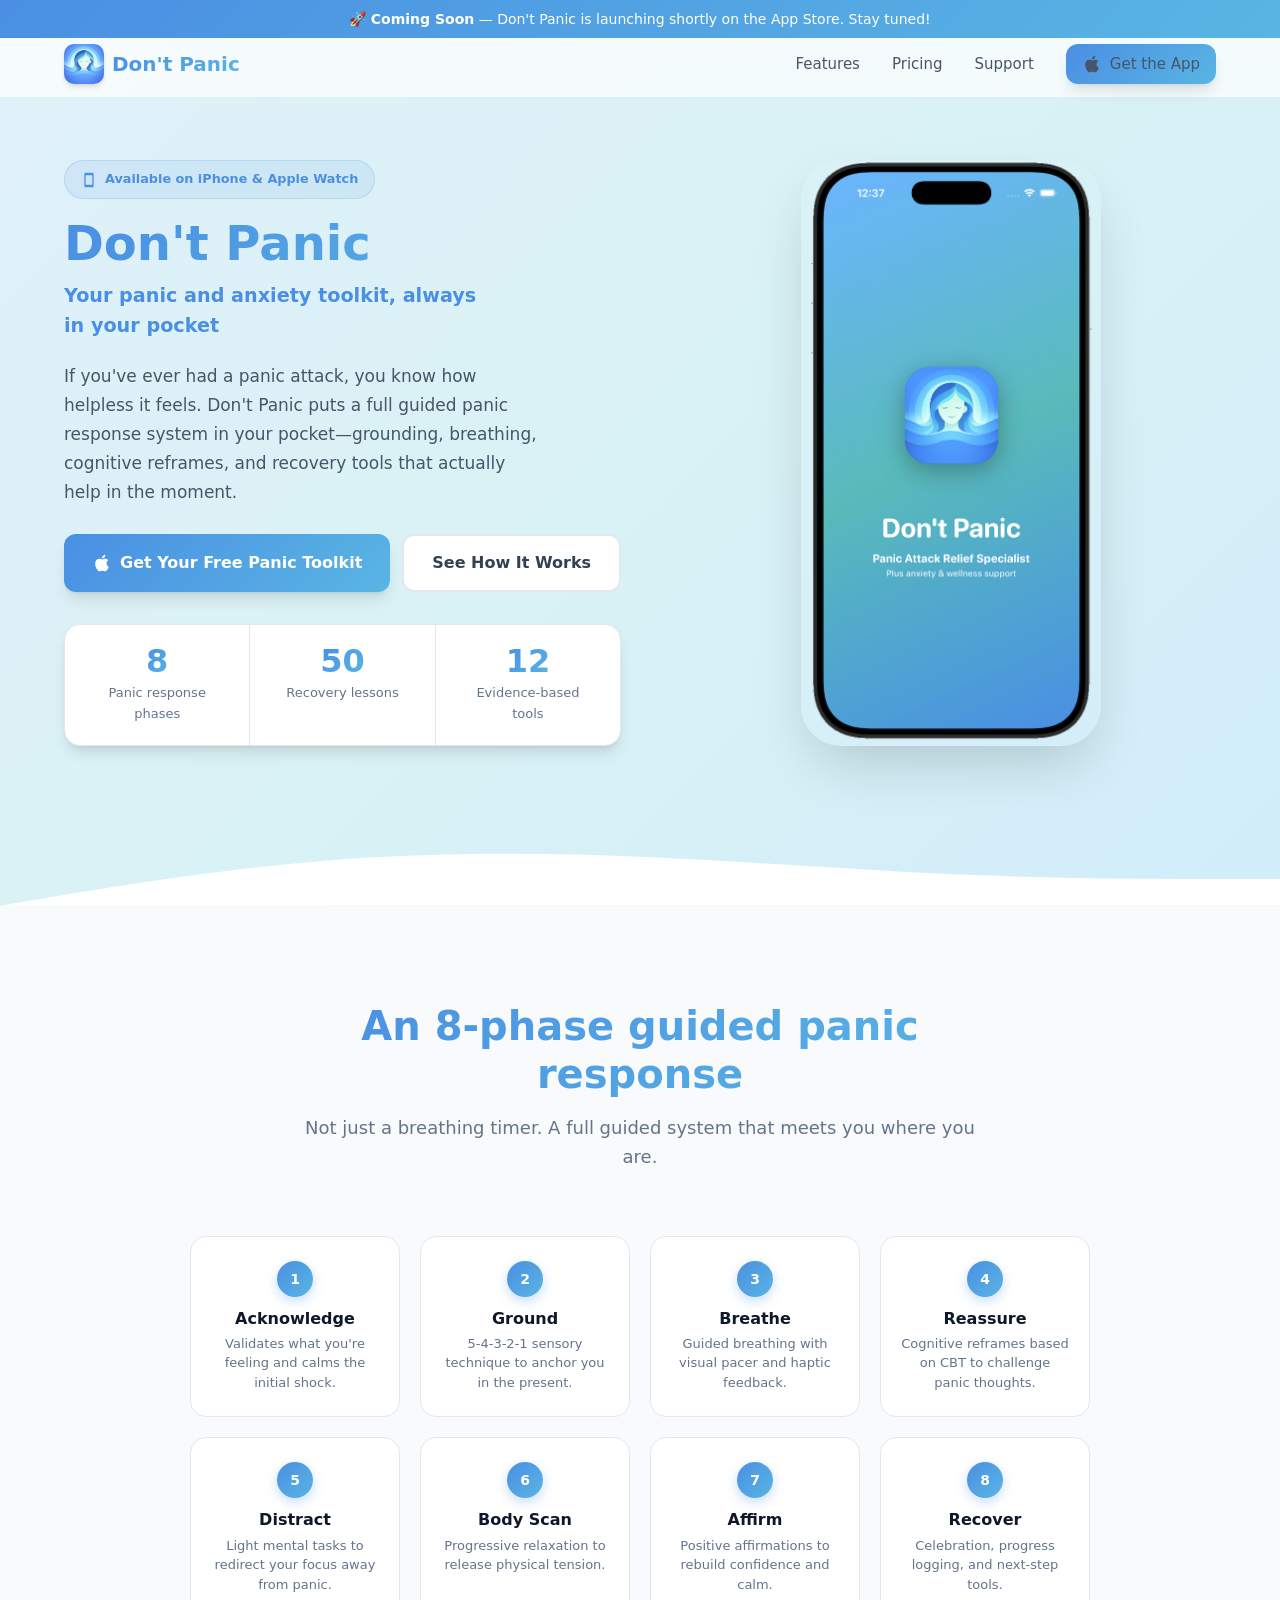
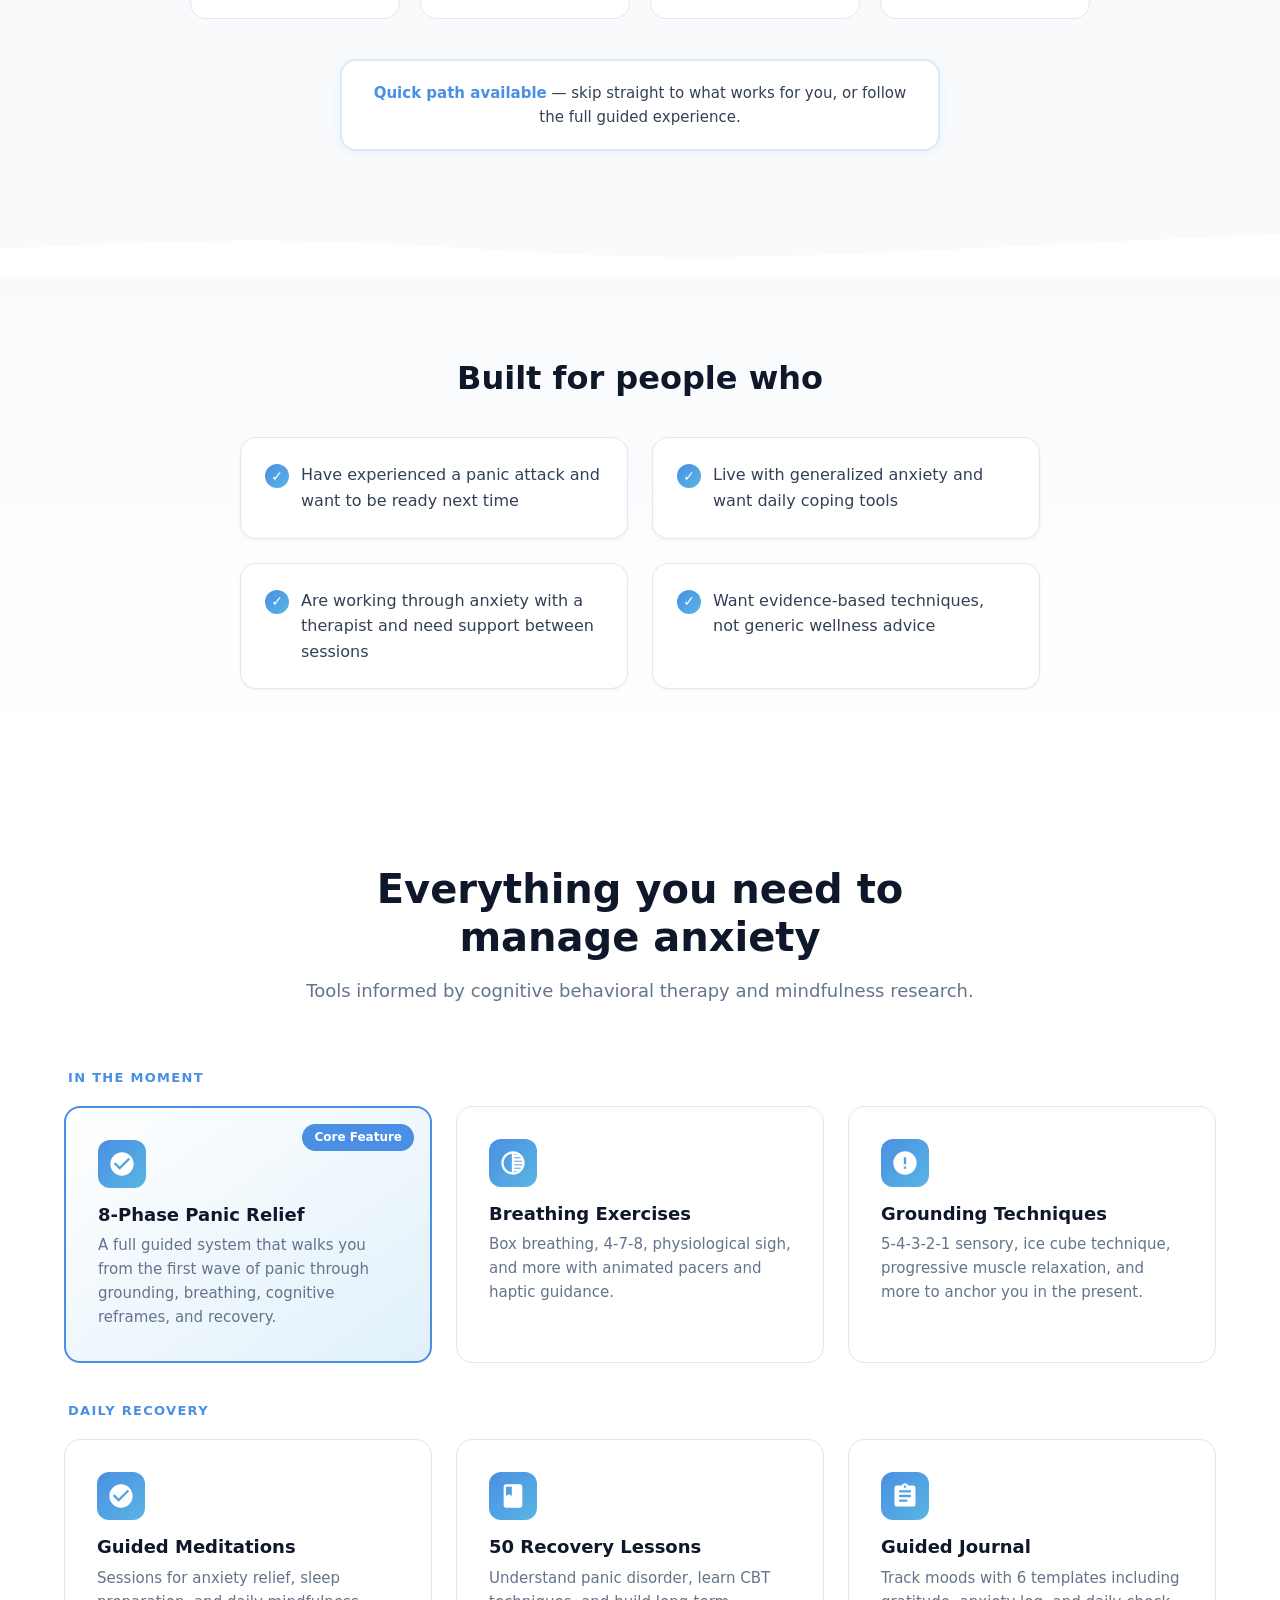
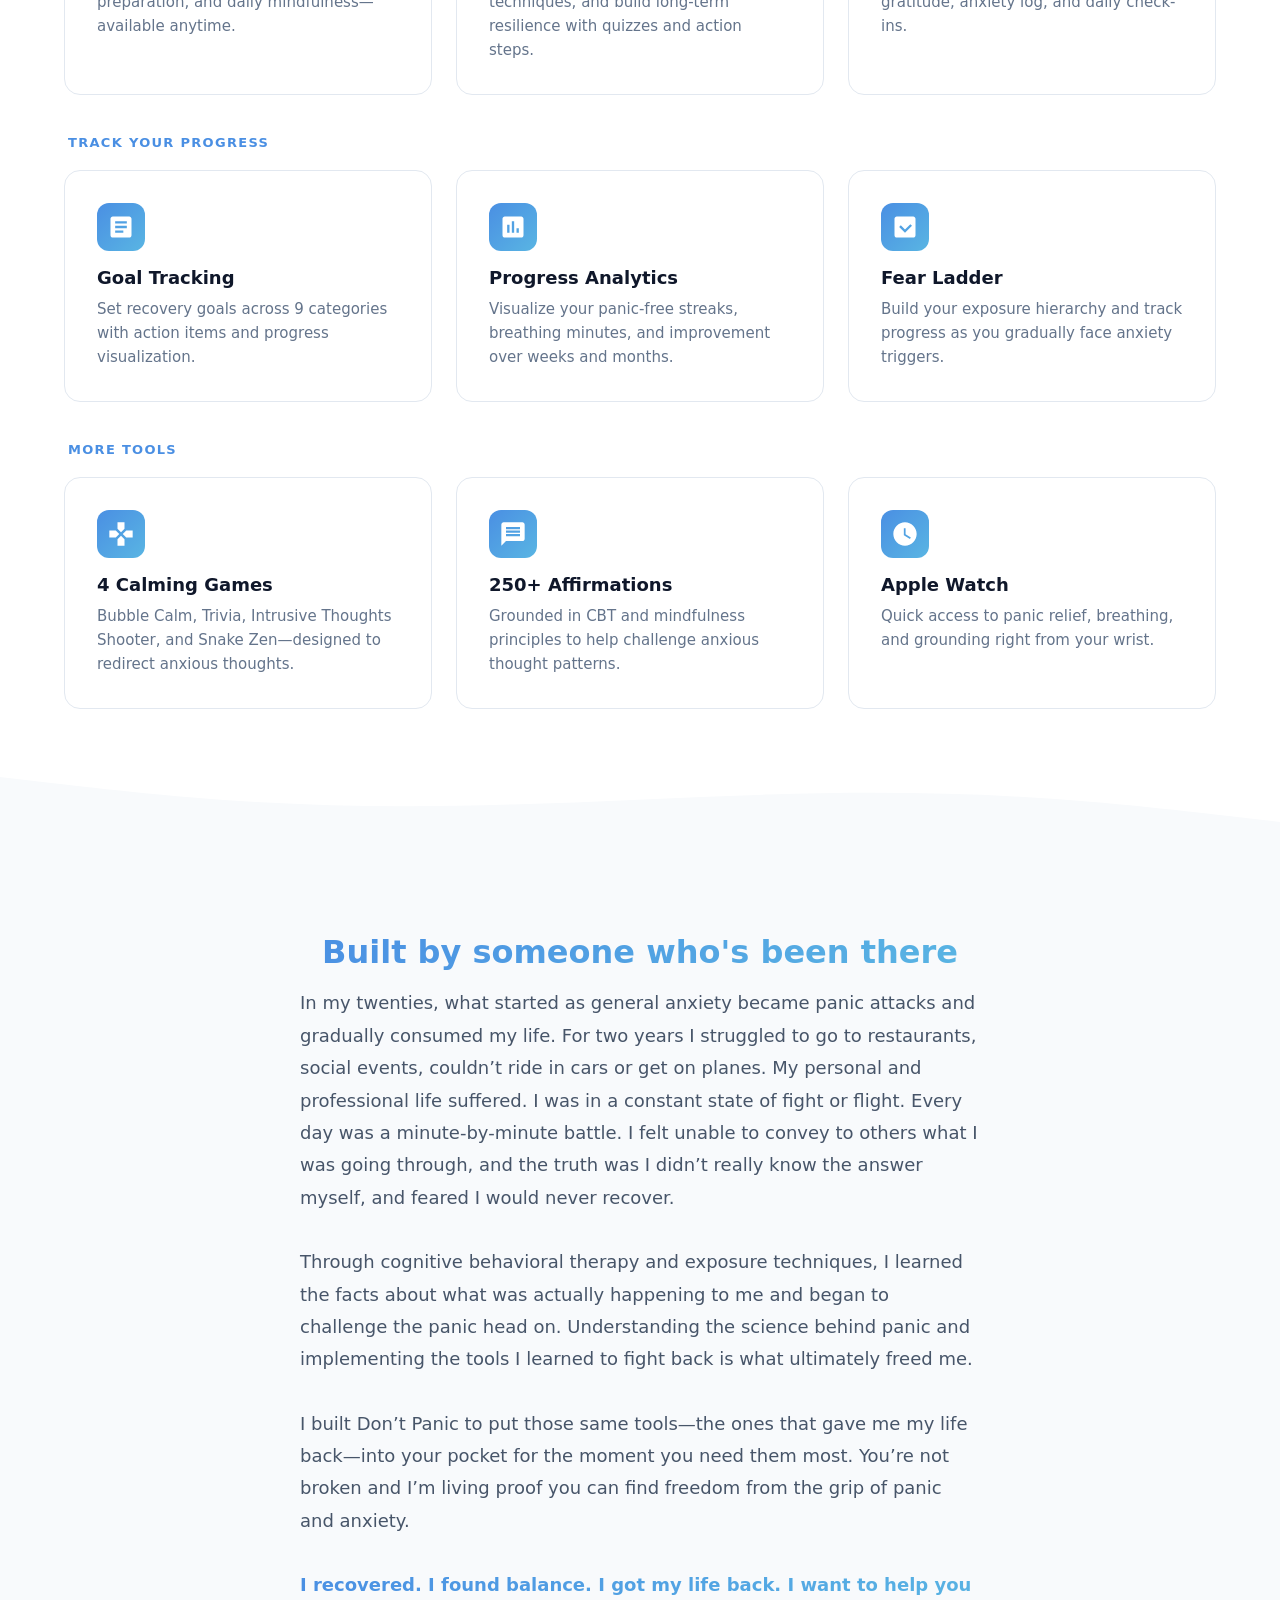
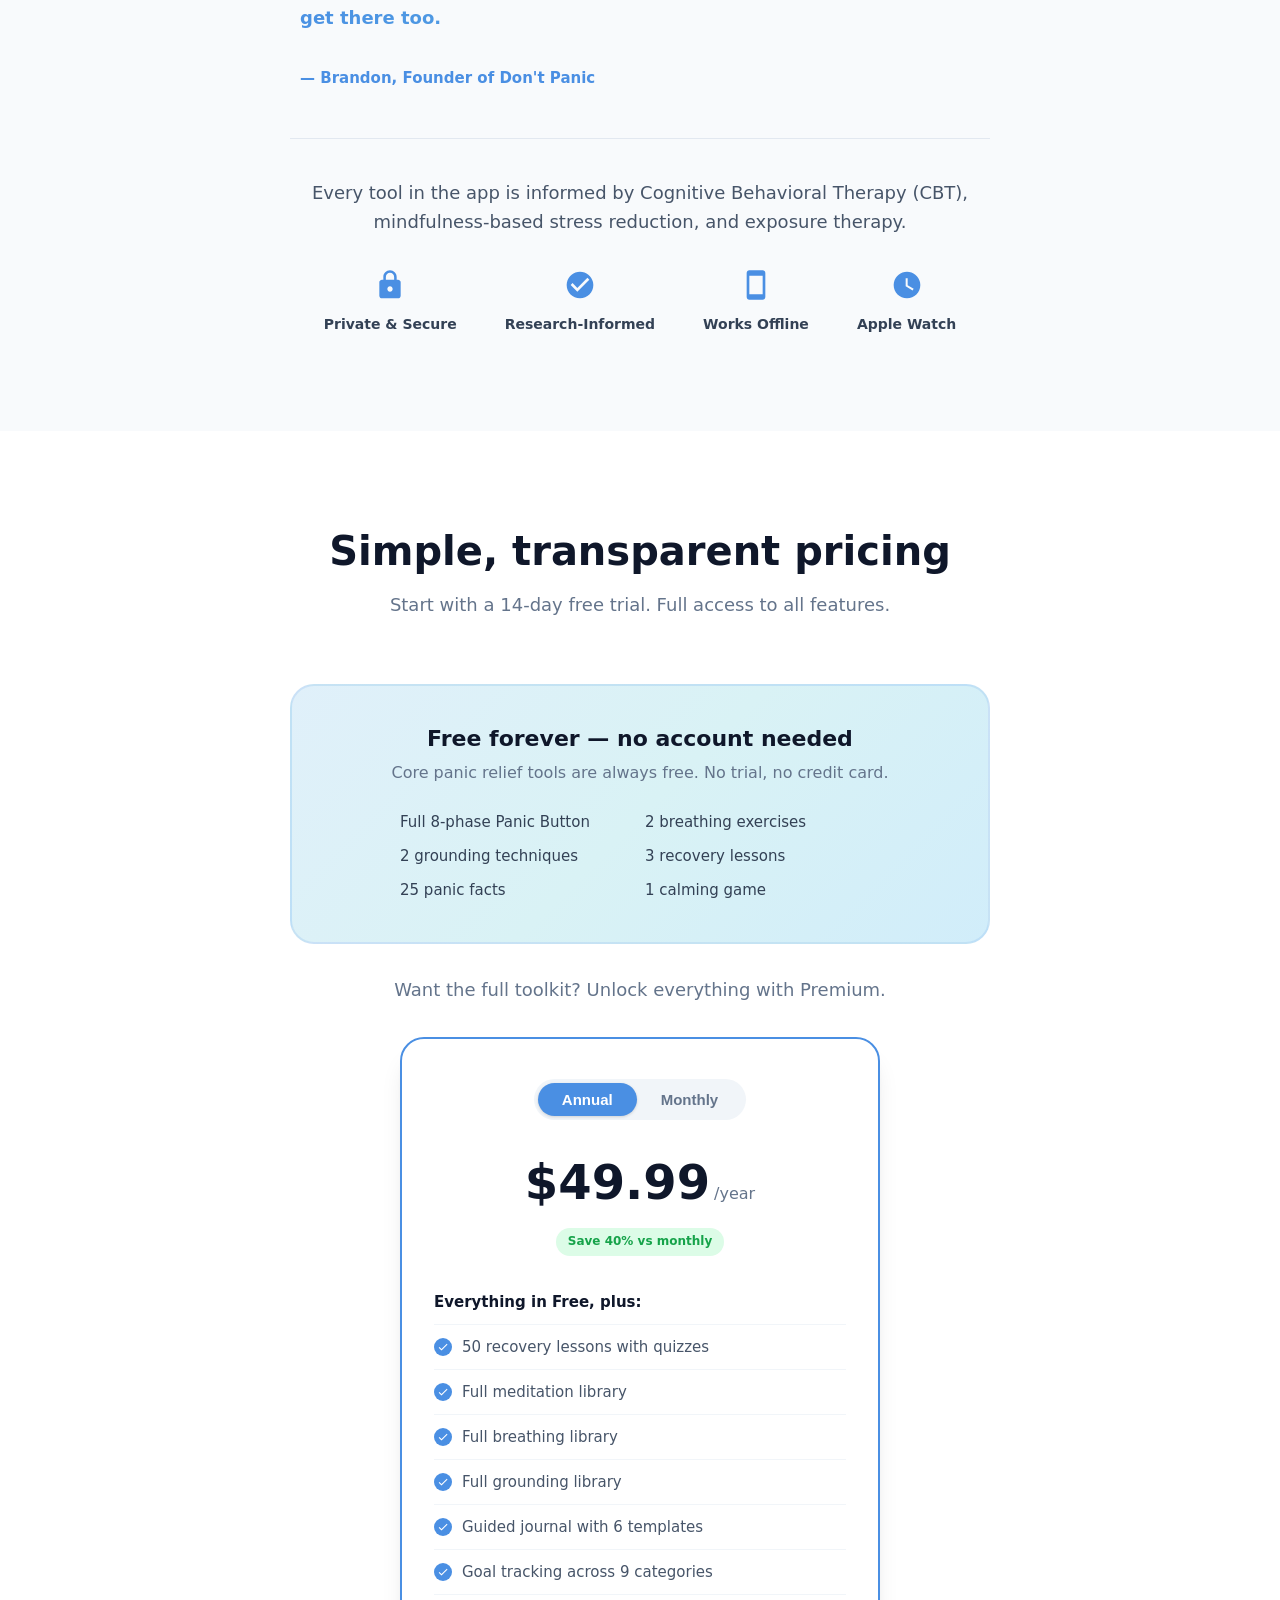
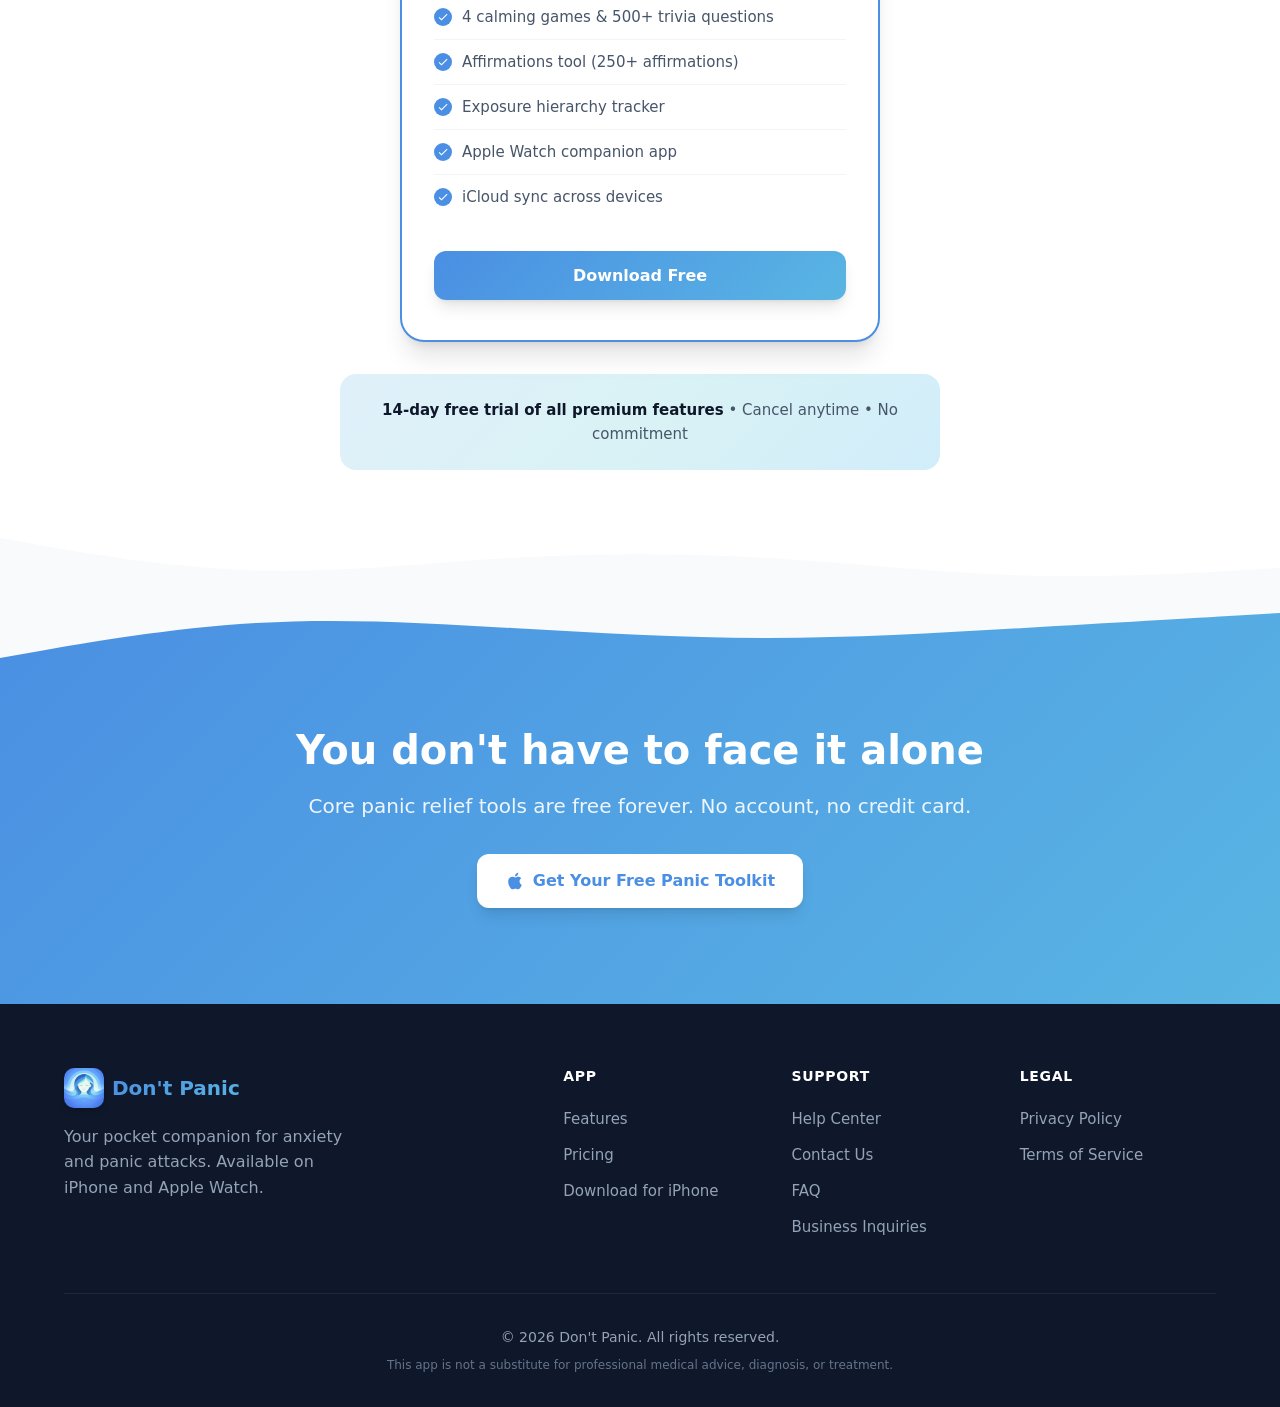
==== commit e7b98f51: "Add coming soon banner, cache bust CSS v4" ====
--- a/index.html
+++ b/index.html
@@ -24,9 +24,16 @@
     <link rel="icon" type="image/png" href="favicon.png">
     <link rel="apple-touch-icon" href="app-icon.png">
     
-    <link rel="stylesheet" href="style.css?v=3">
+    <link rel="stylesheet" href="style.css?v=4">
 </head>
 <body>
+    <!-- Coming Soon Banner -->
+    <div class="announcement-banner">
+        <div class="container">
+            🚀 <strong>Coming Soon</strong> — Don't Panic is launching shortly on the App Store. Stay tuned!
+        </div>
+    </div>
+
     <!-- Navigation -->
     <nav class="navbar">
         <div class="container nav-container">
--- a/style.css
+++ b/style.css
@@ -171,7 +171,7 @@
 /* ===== Navigation ===== */
 .navbar {
     position: fixed;
-    top: 0;
+    top: 2rem;
     left: 0;
     right: 0;
     z-index: 1000;
@@ -304,7 +304,7 @@
 /* ===== Hero Section ===== */
 .hero {
     position: relative;
-    padding: 8rem 0 10rem;
+    padding: 10rem 0 10rem;
     background: var(--gradient-soft);
     overflow: visible;
 }
@@ -1609,7 +1609,7 @@
 
 /* ===== Page-specific Styles ===== */
 .page-header {
-    padding: 8rem 0 3rem;
+    padding: 10rem 0 3rem;
     background: var(--gradient-soft);
     text-align: center;
 }
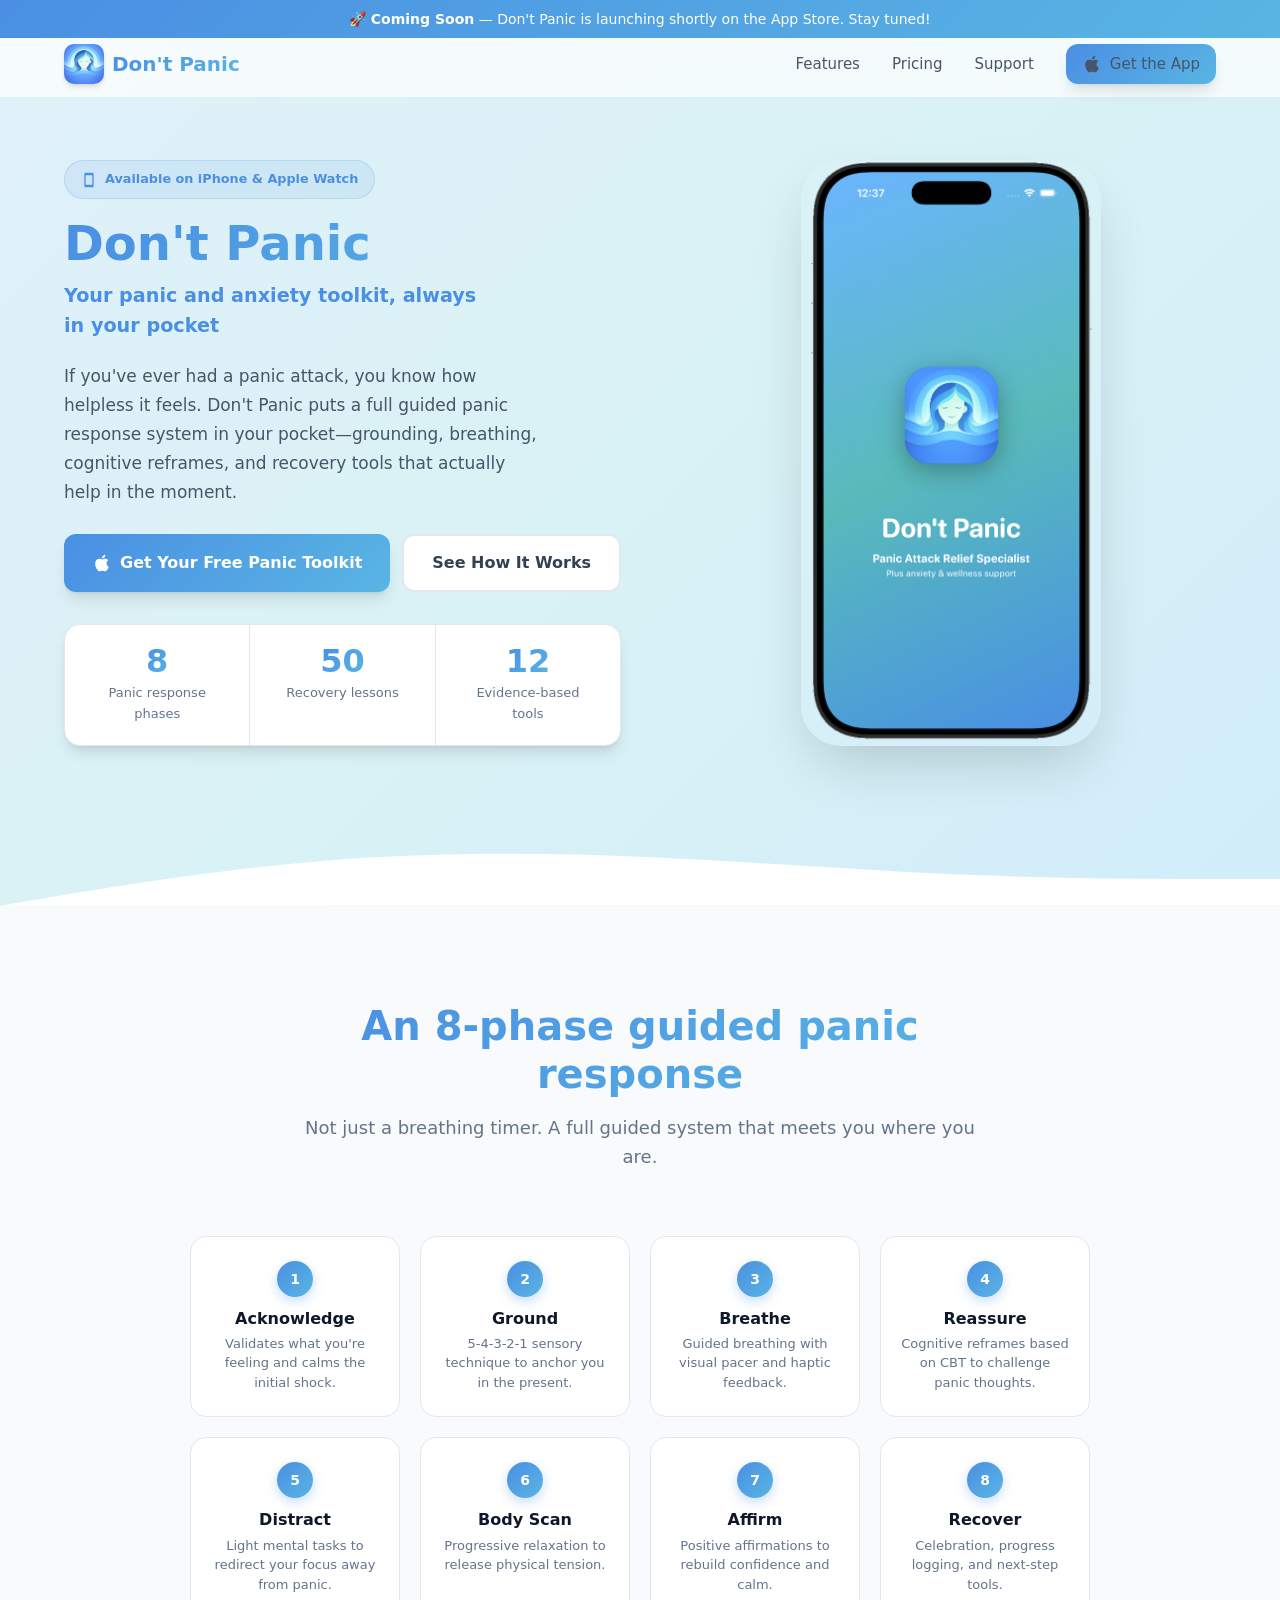
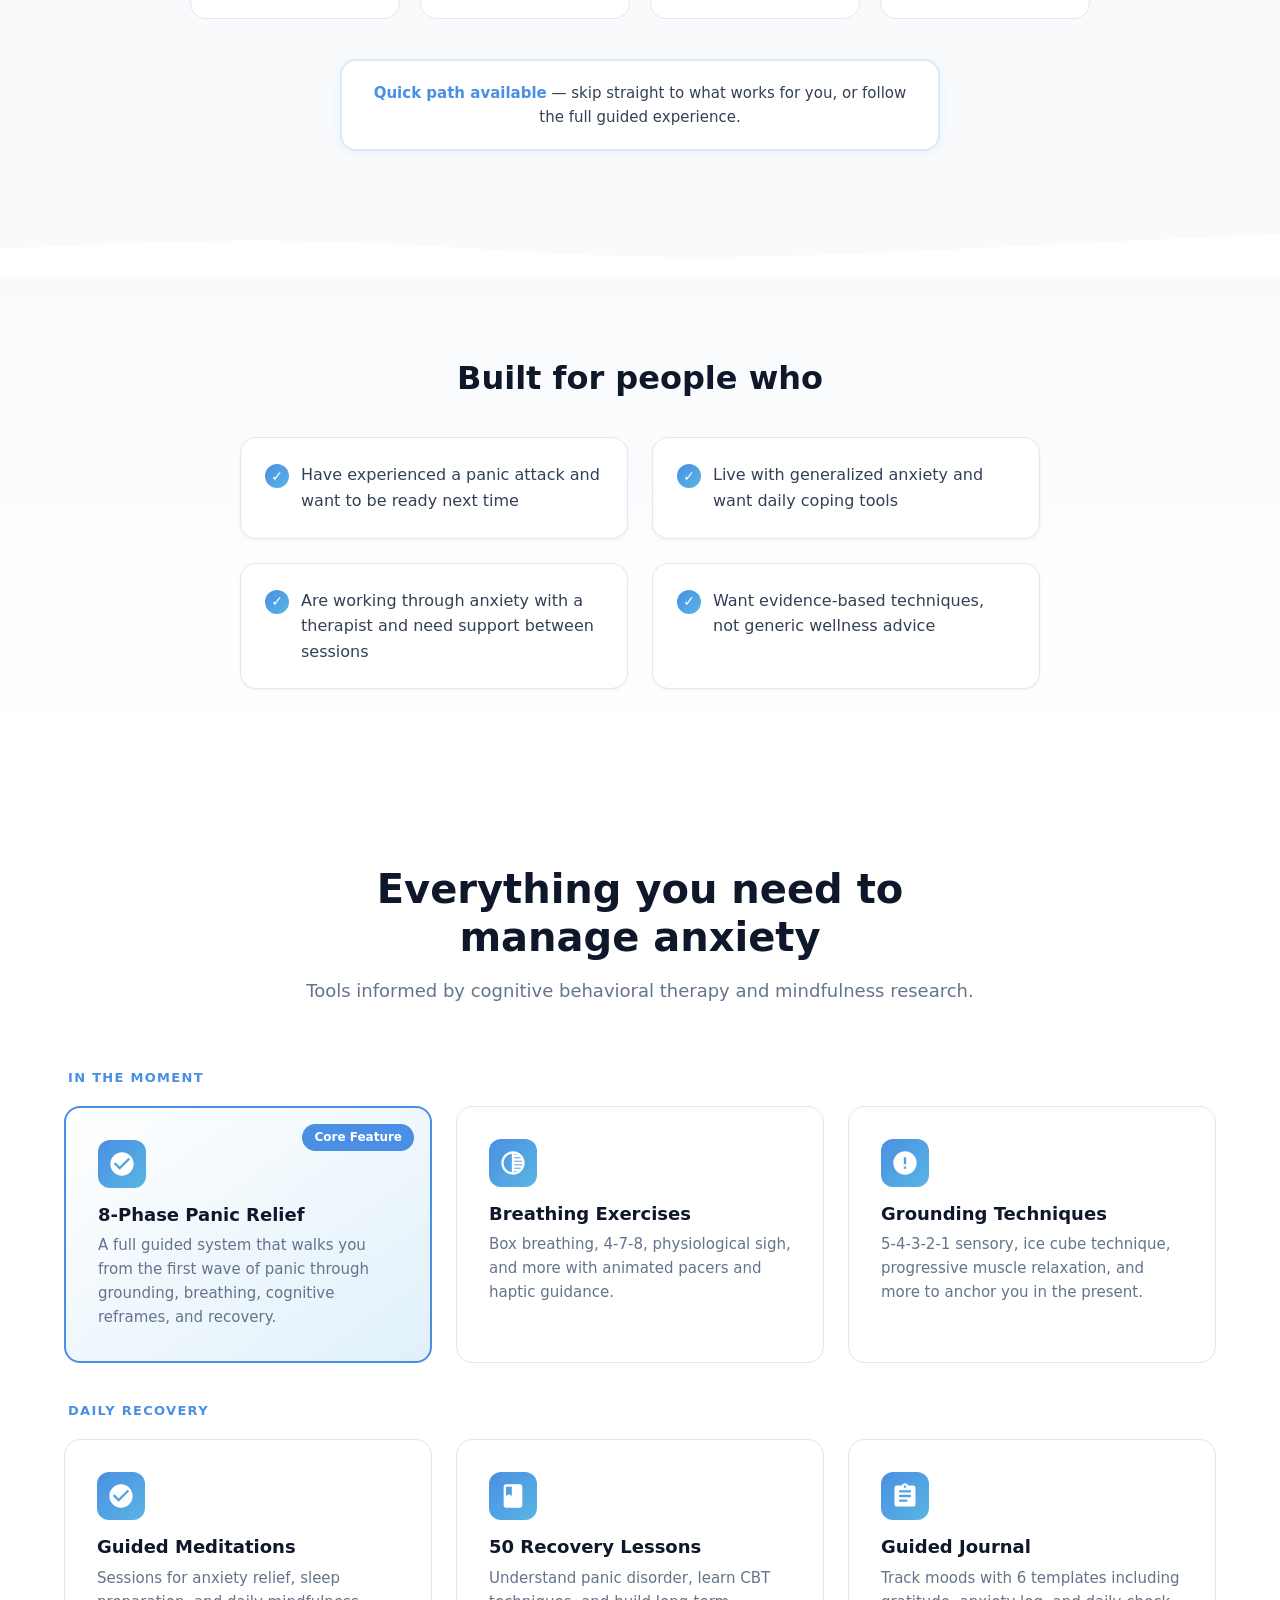
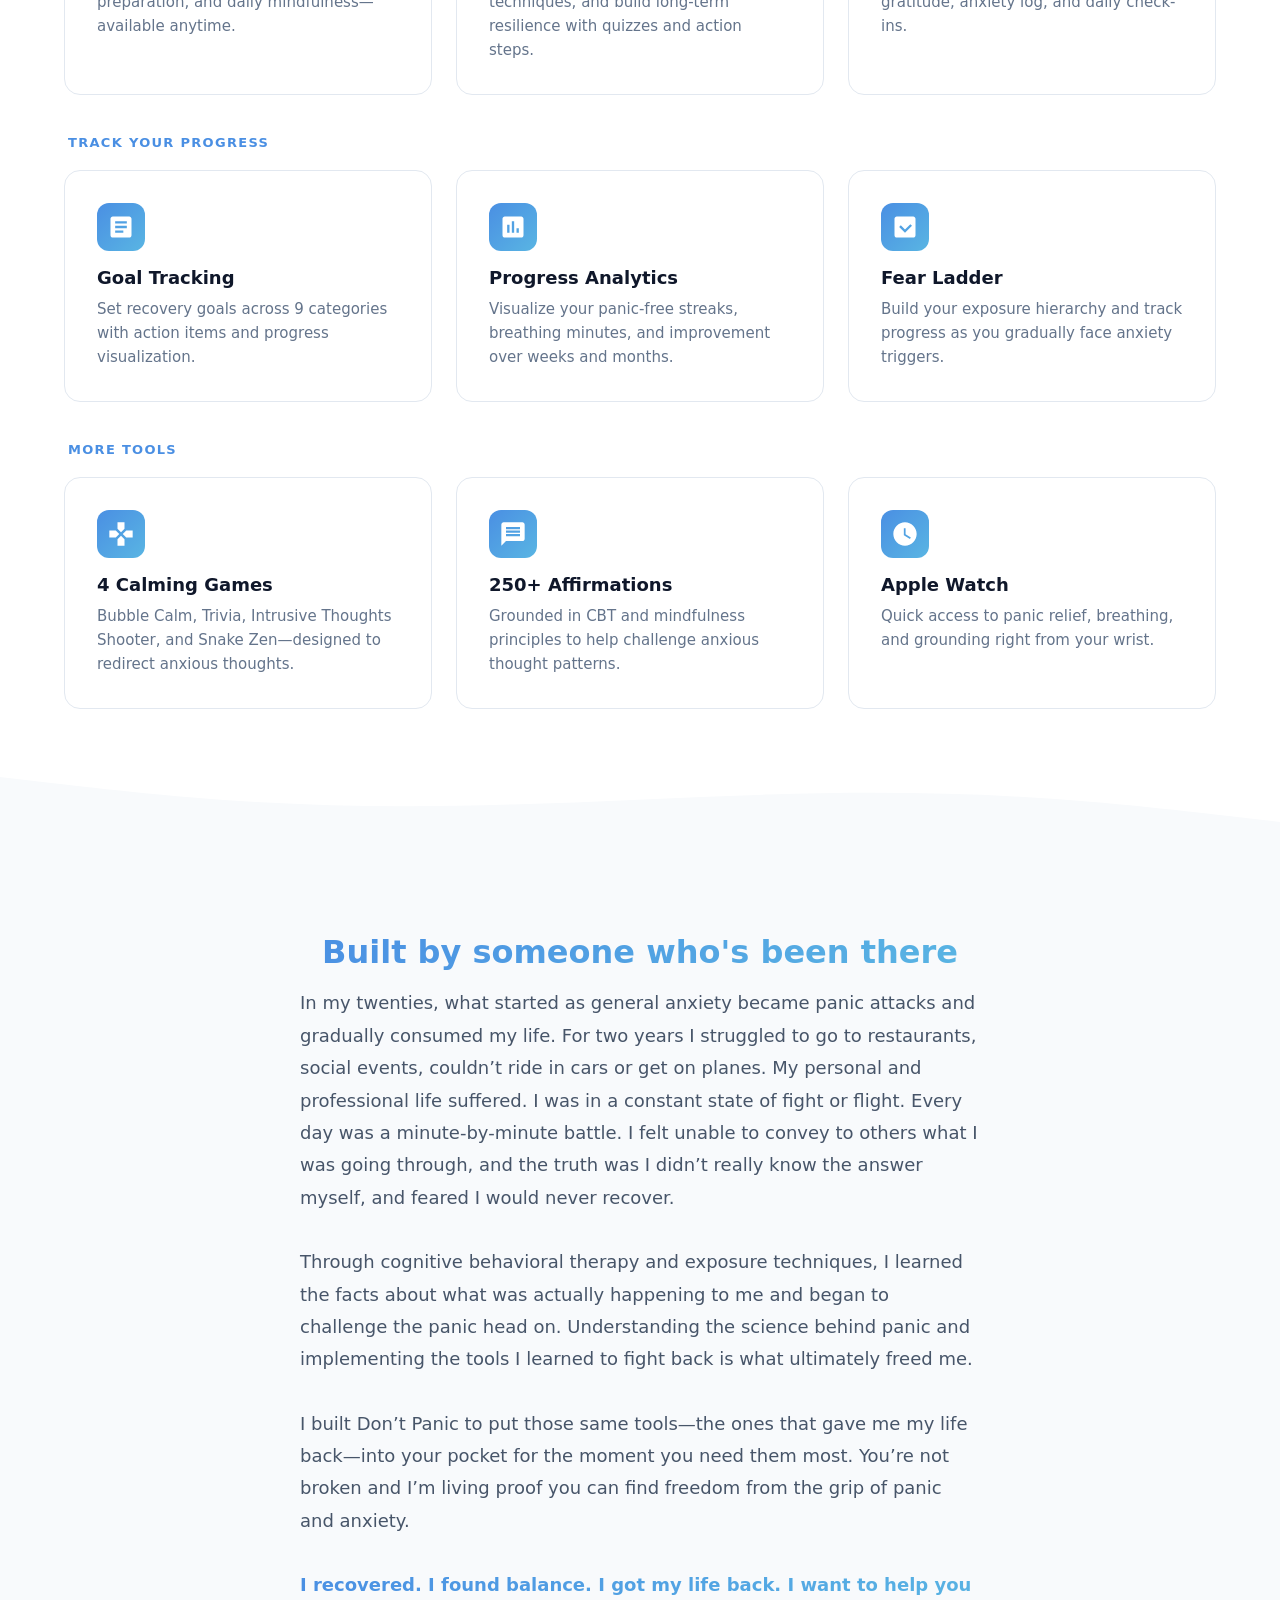
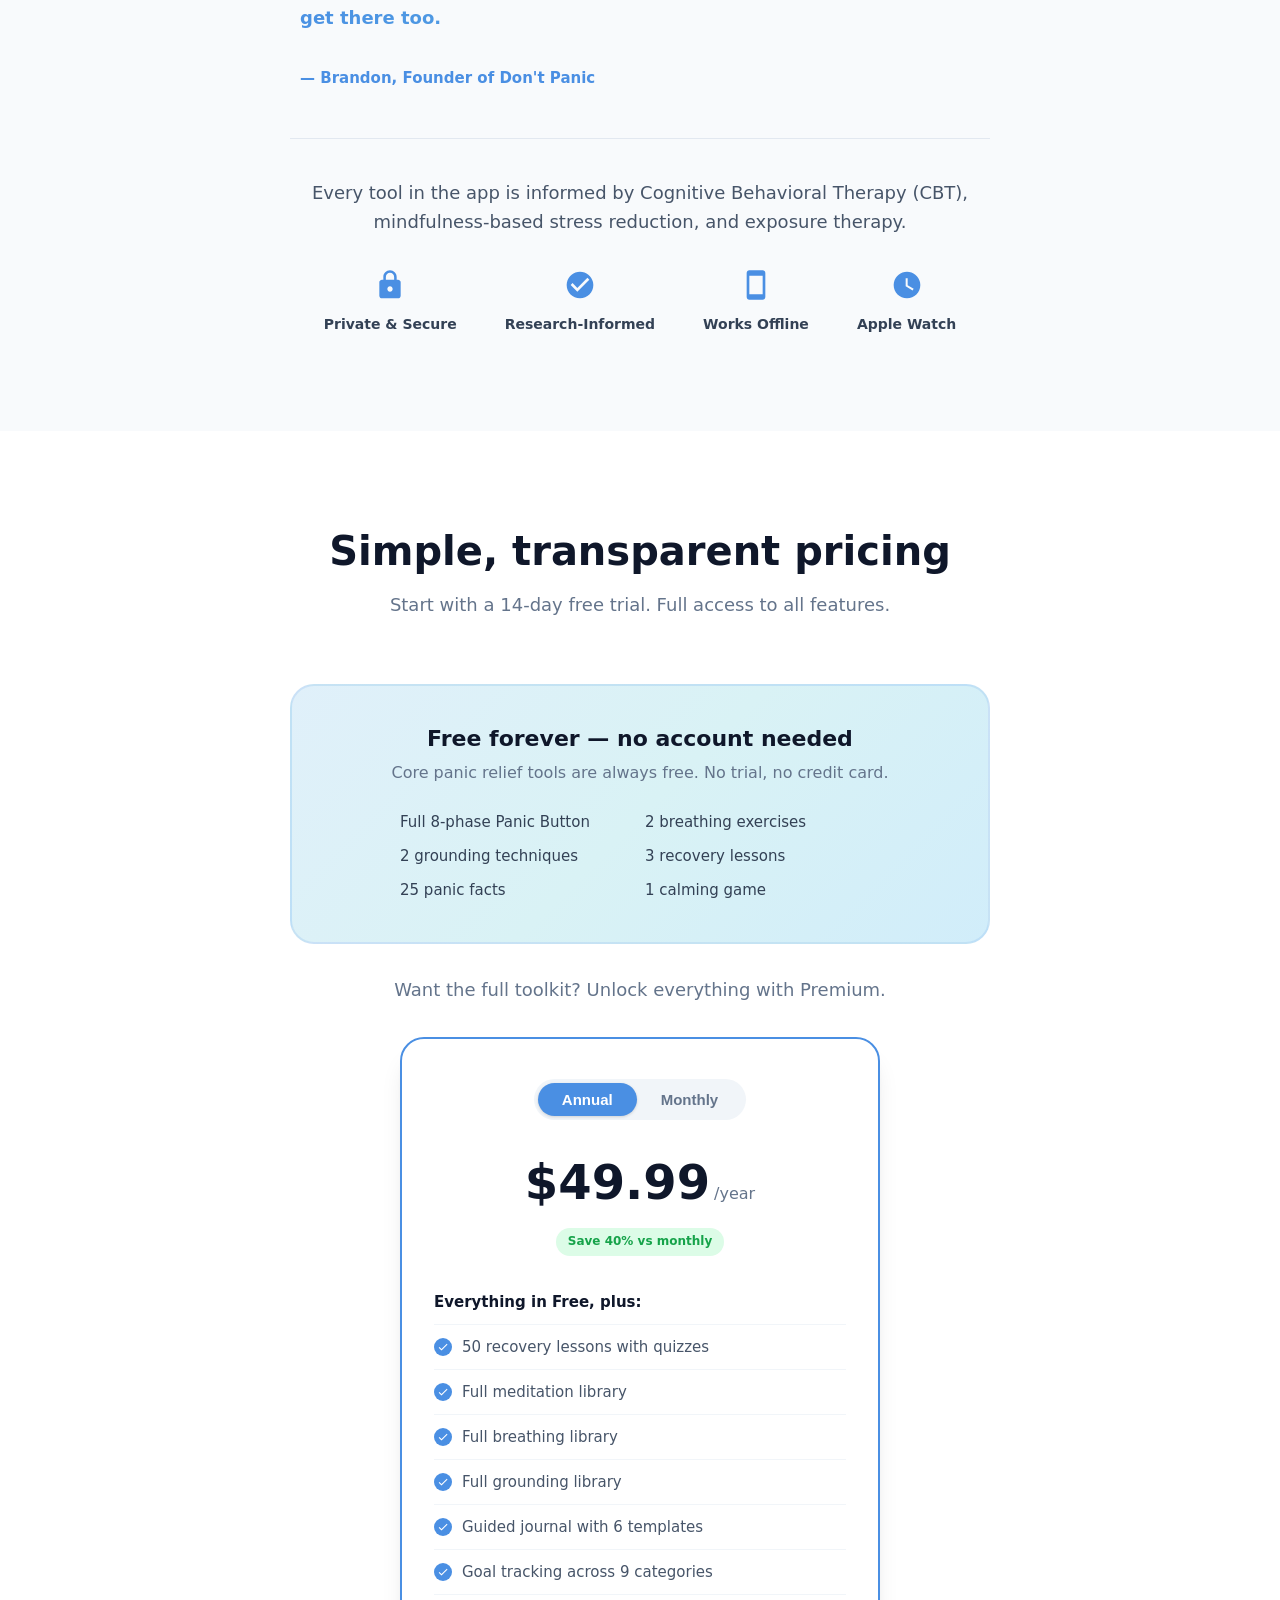
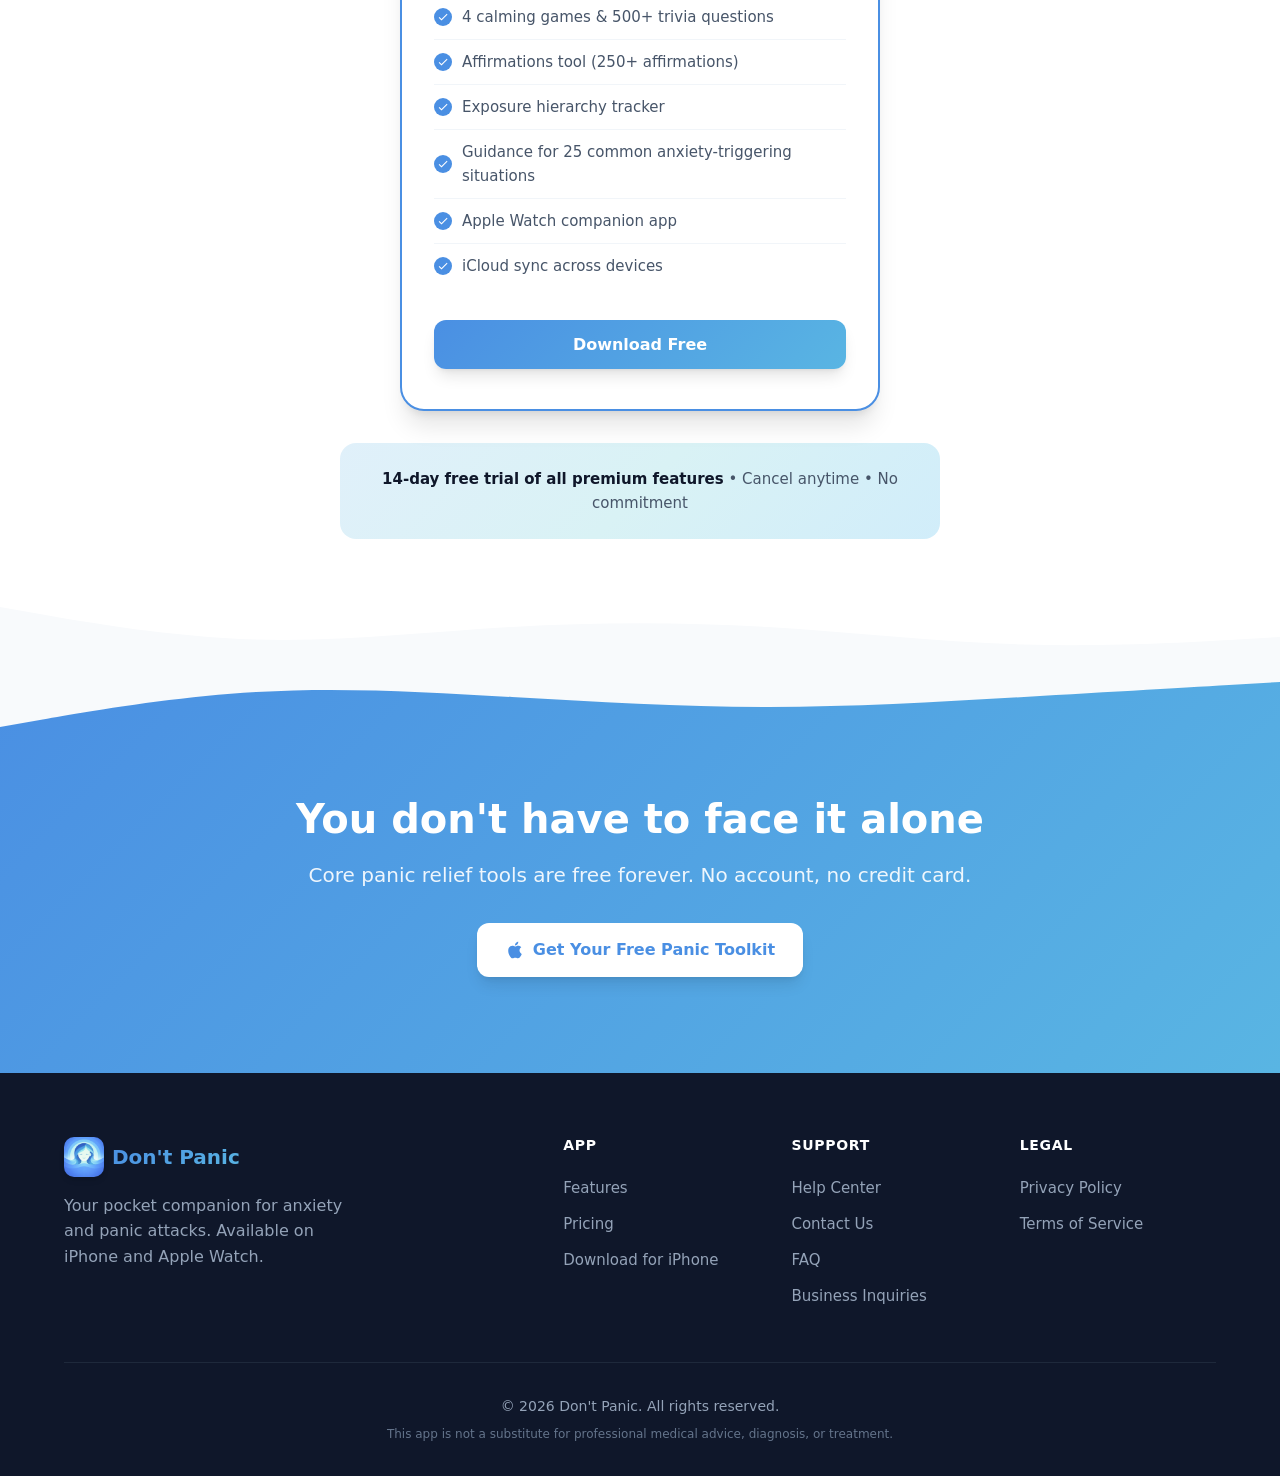
==== commit e173b8f9: "Add 25 anxiety situations guidance to premium feature list" ====
--- a/index.html
+++ b/index.html
@@ -458,6 +458,7 @@
                     <li>4 calming games &amp; 500+ trivia questions</li>
                     <li>Affirmations tool (250+ affirmations)</li>
                     <li>Exposure hierarchy tracker</li>
+                    <li>Guidance for 25 common anxiety-triggering situations</li>
                     <li>Apple Watch companion app</li>
                     <li>iCloud sync across devices</li>
                 </ul>
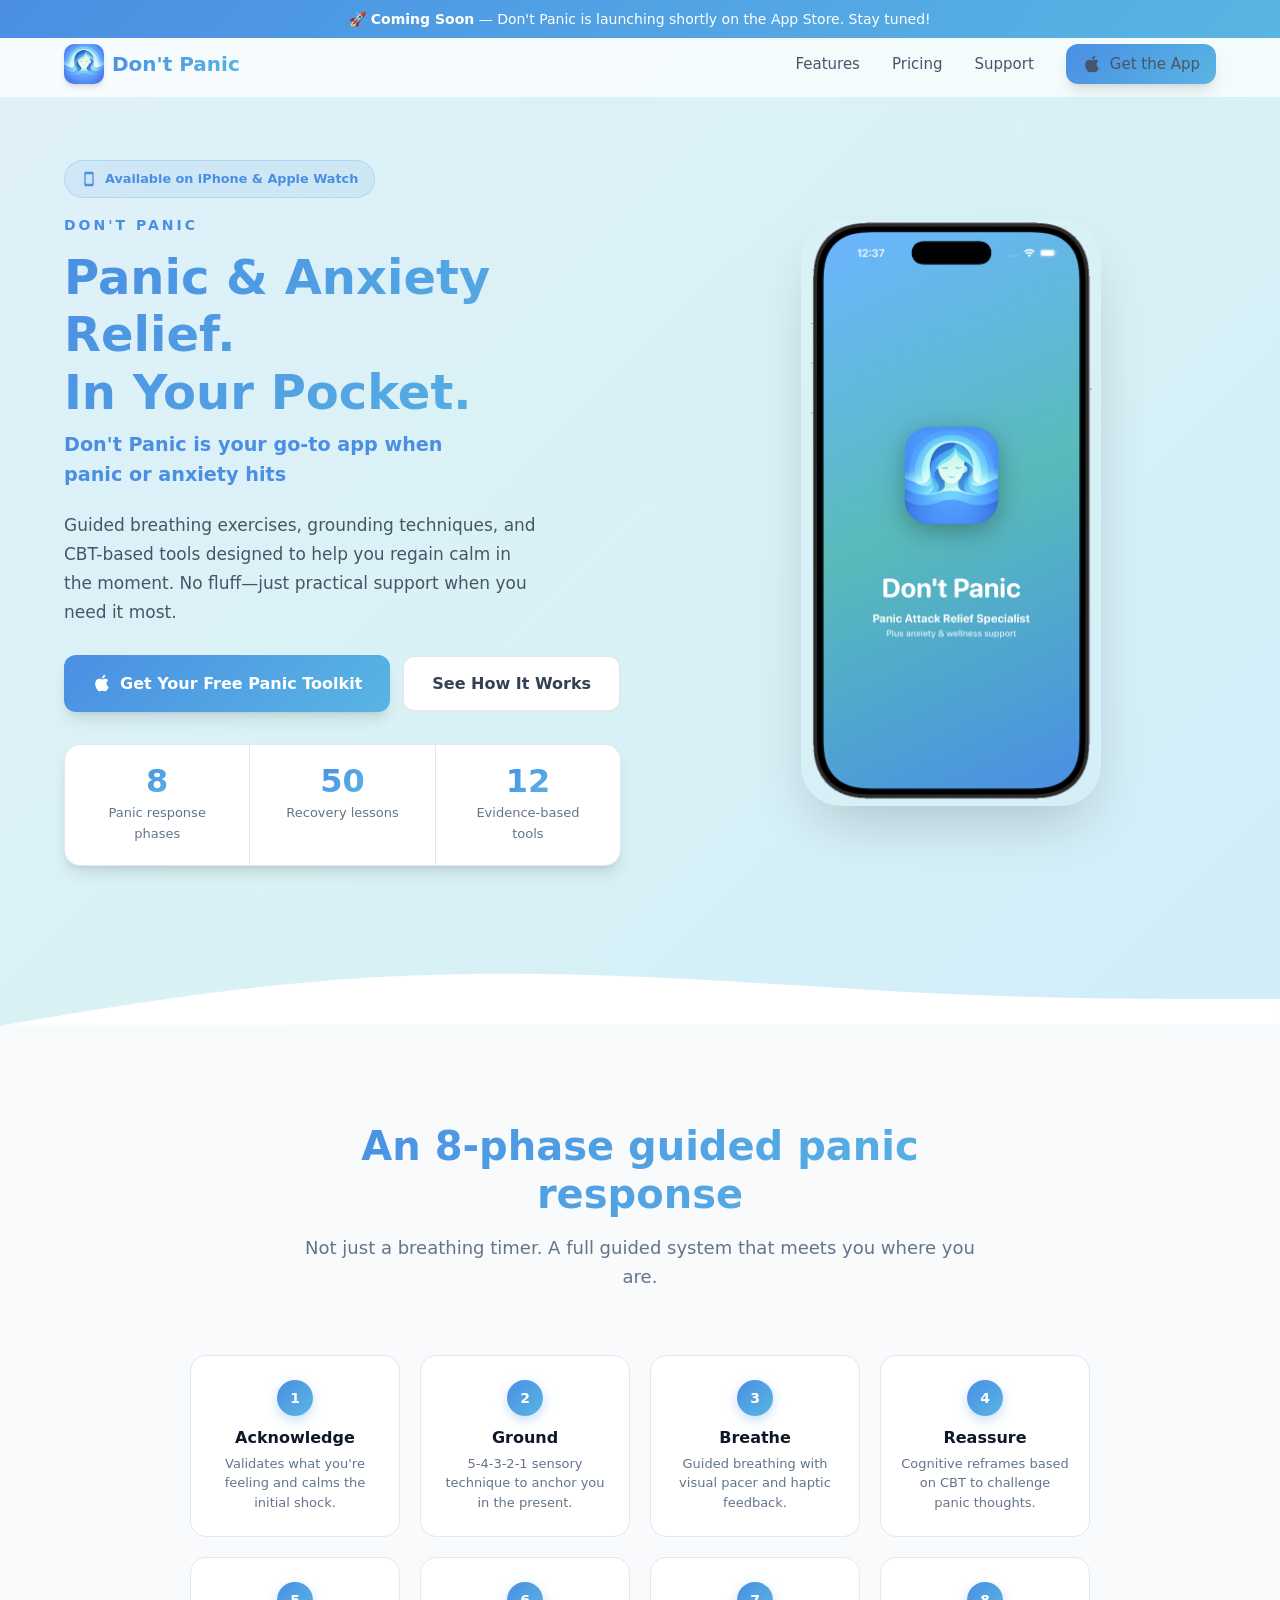
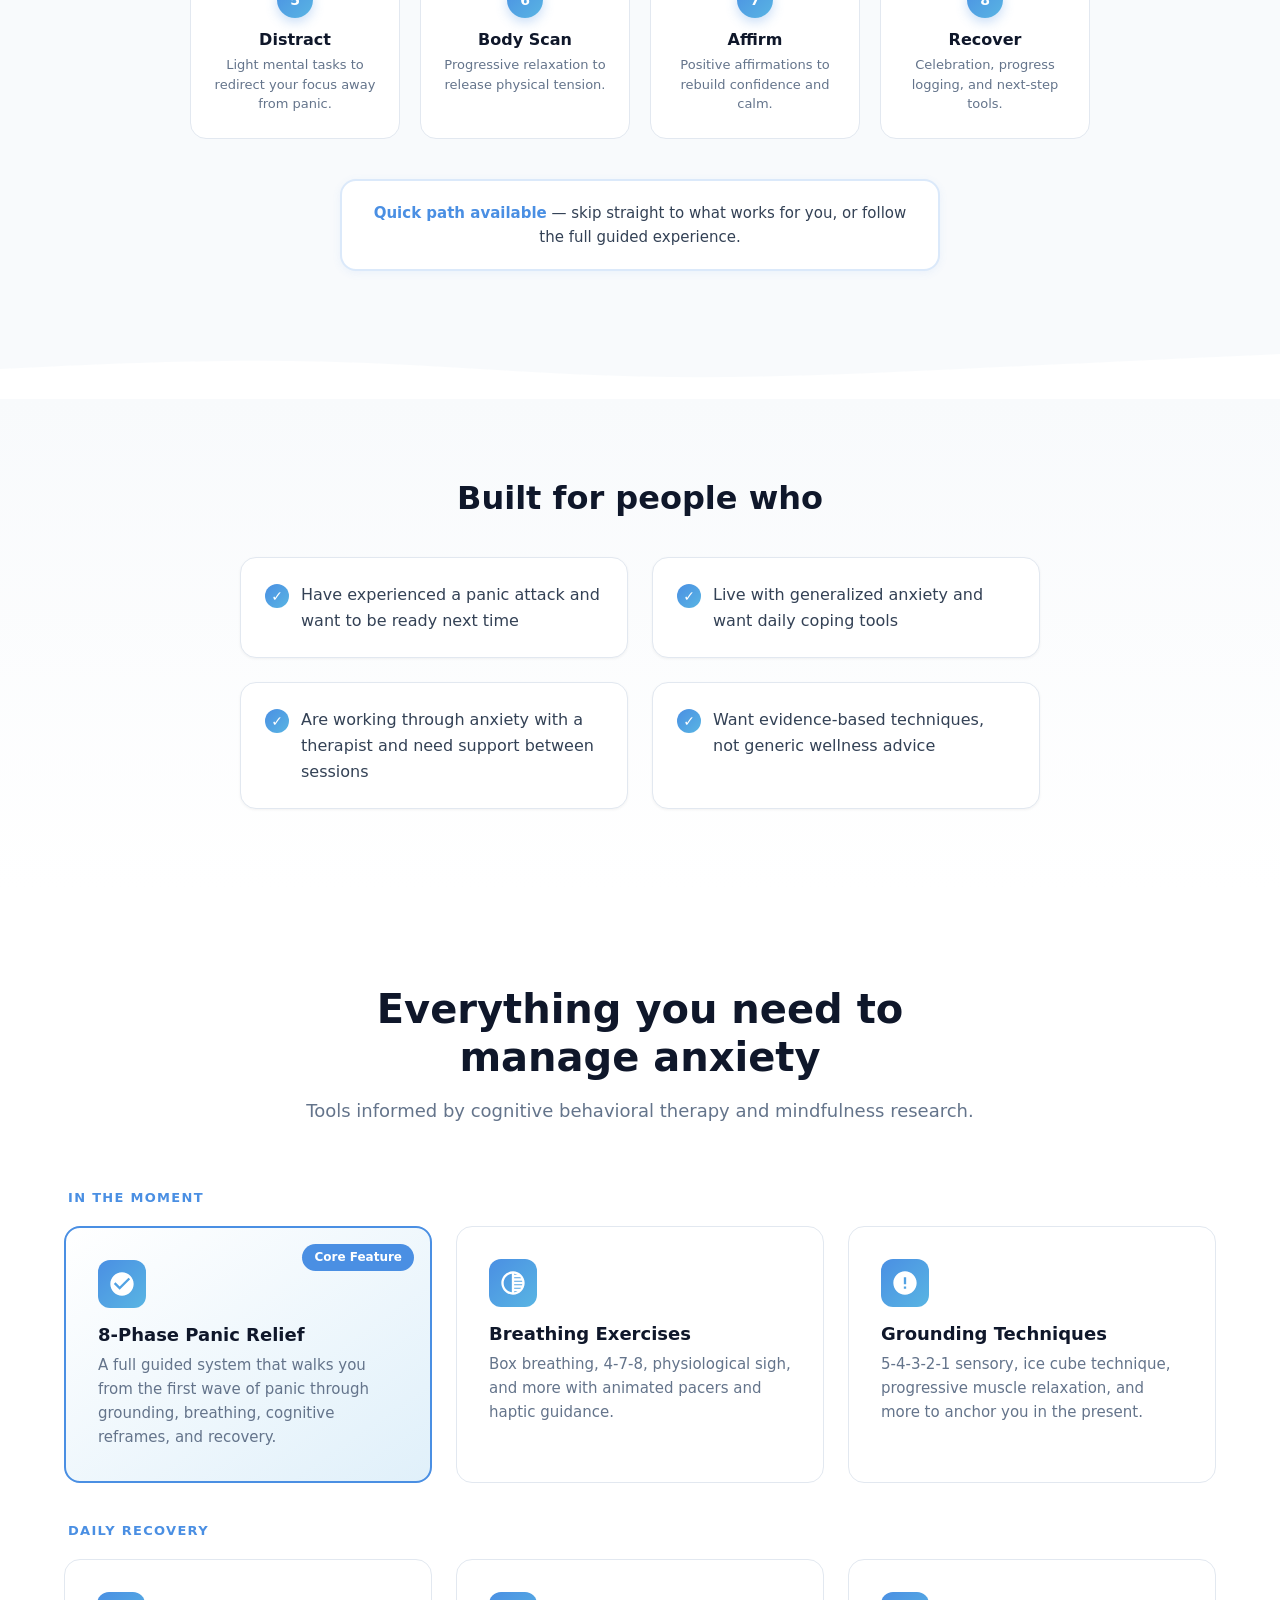
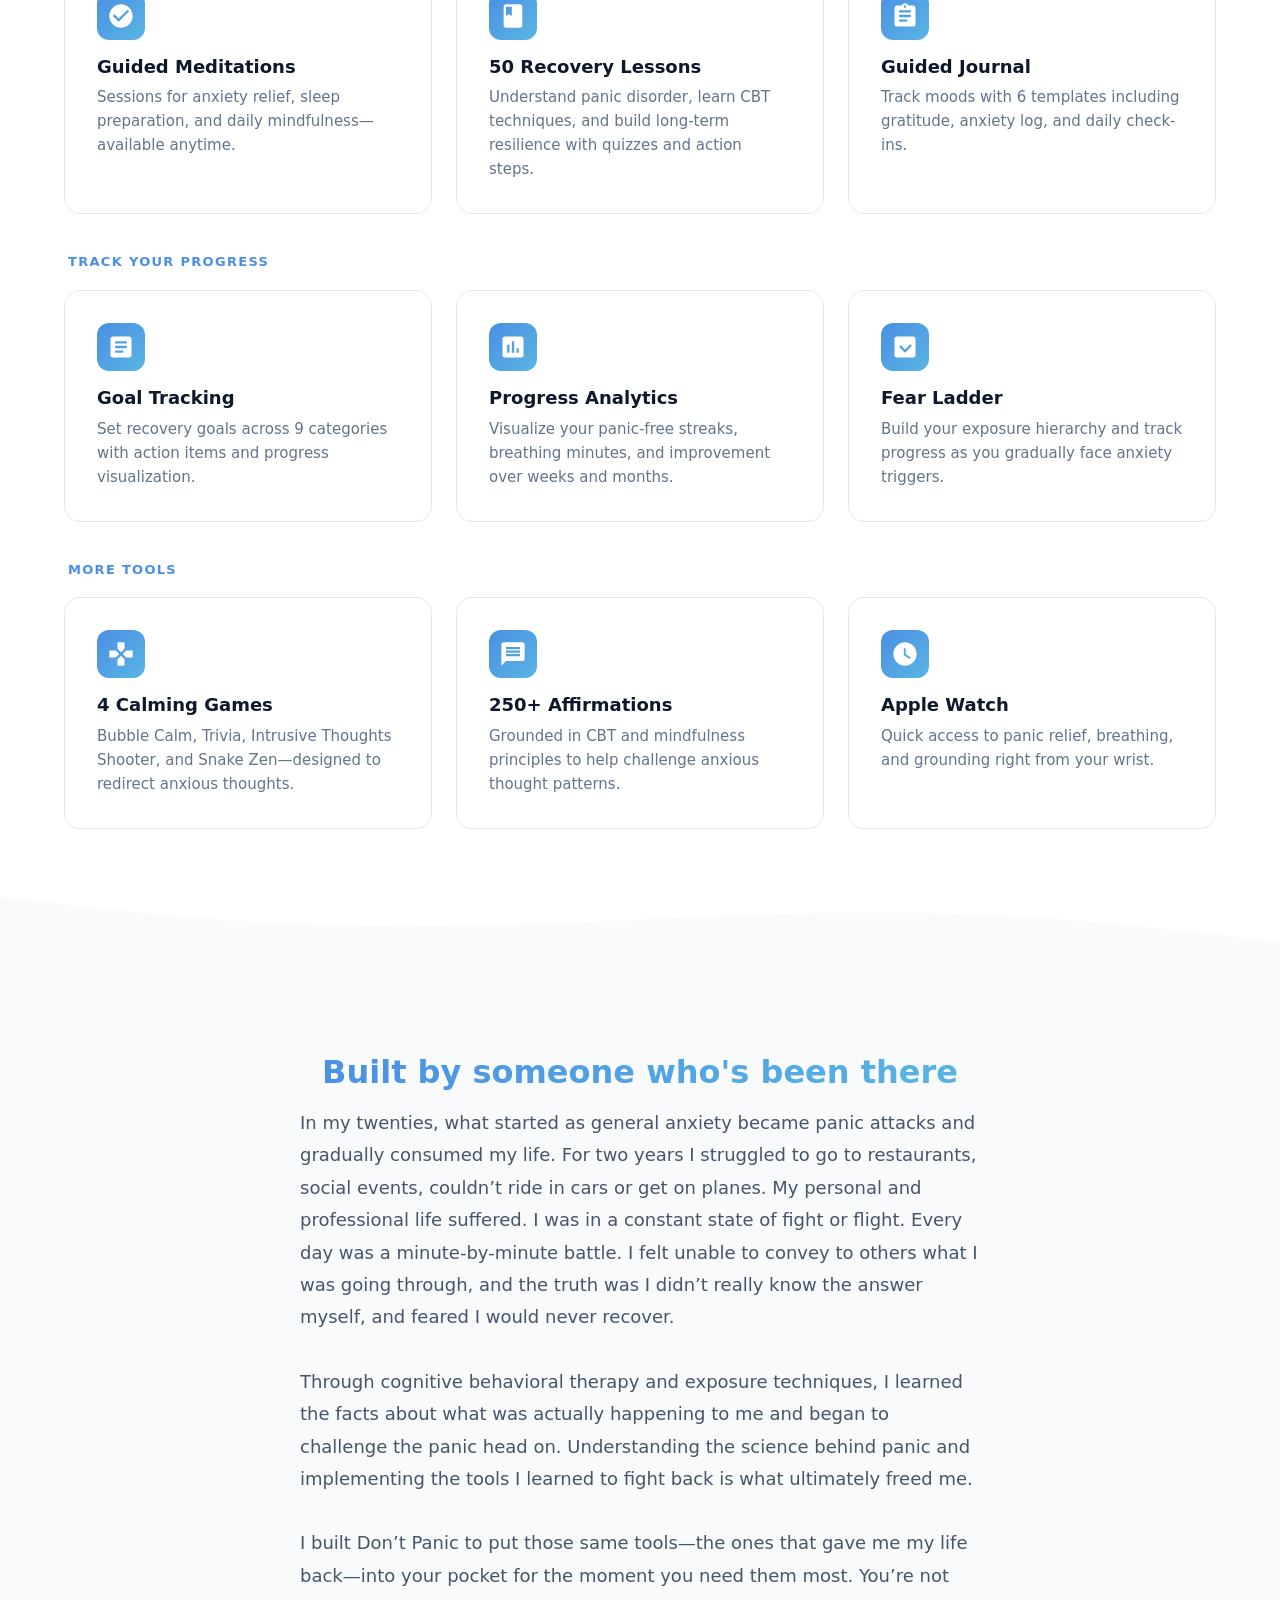
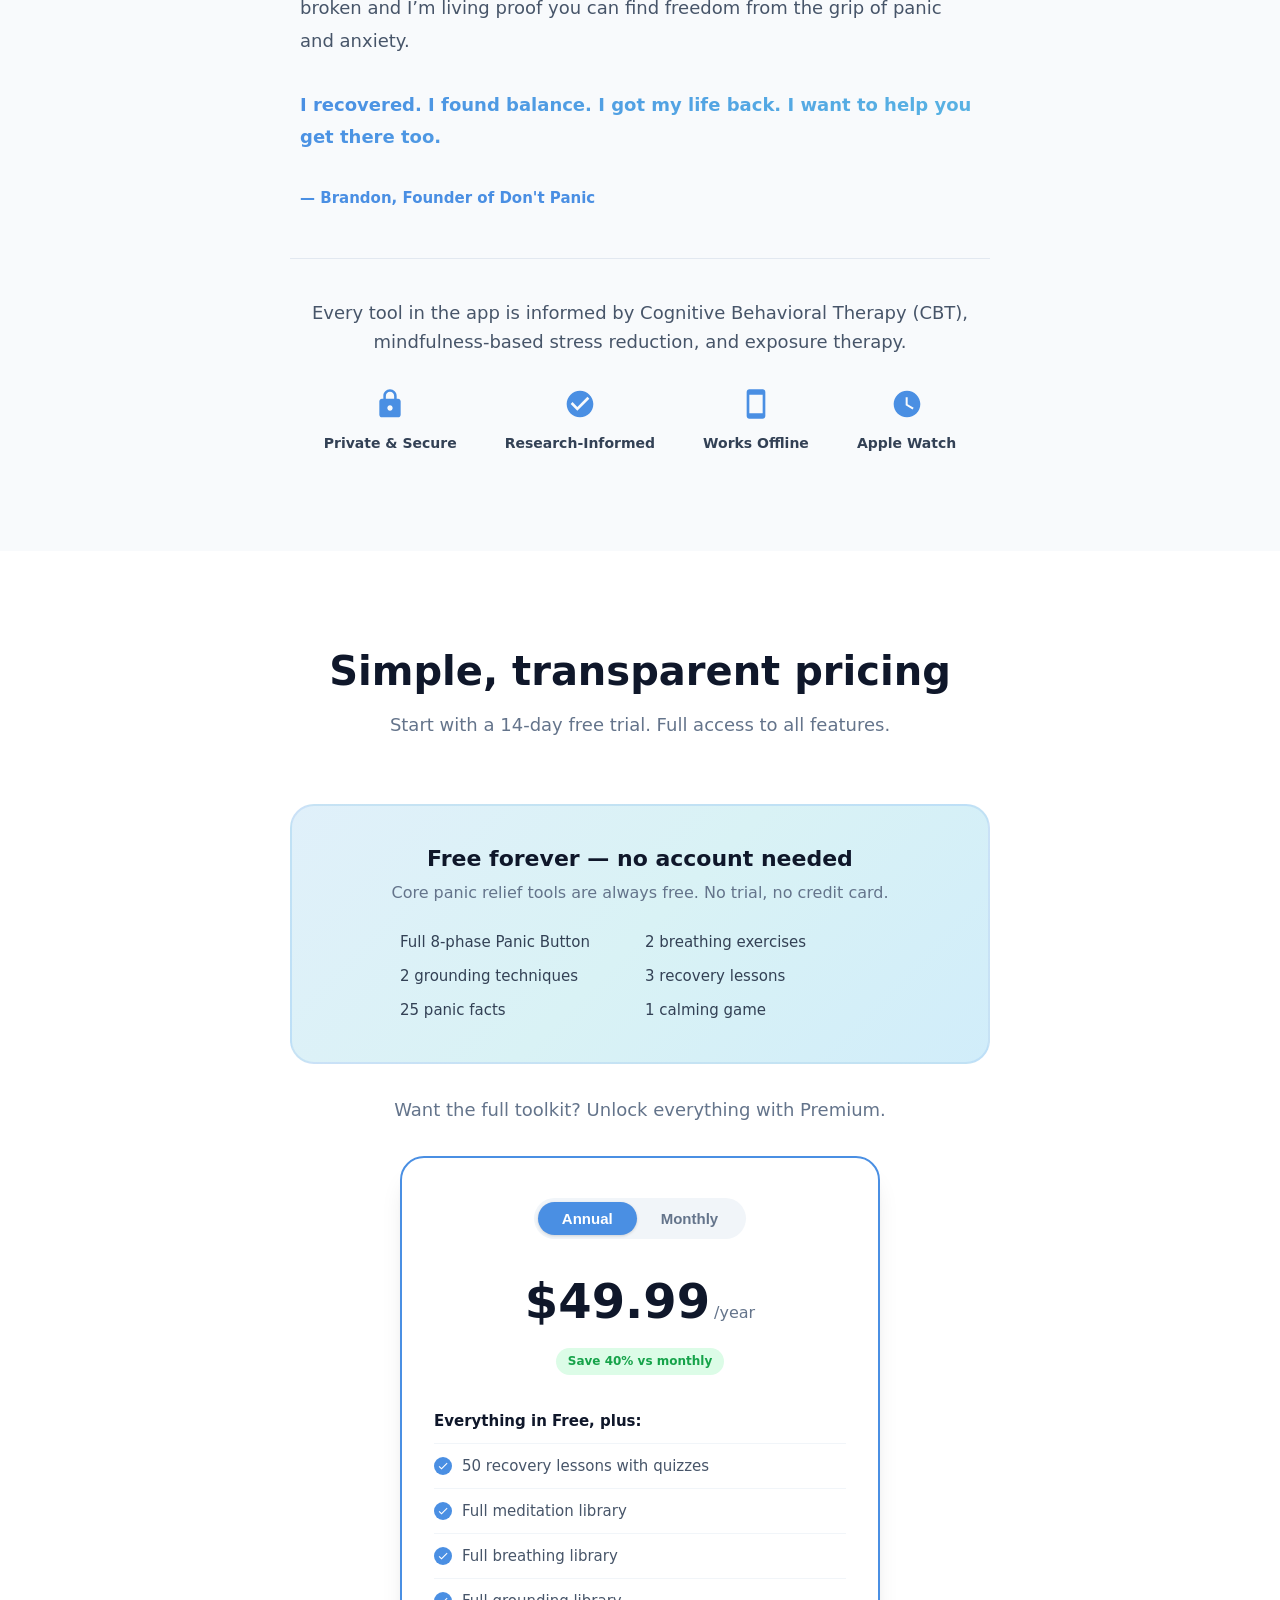
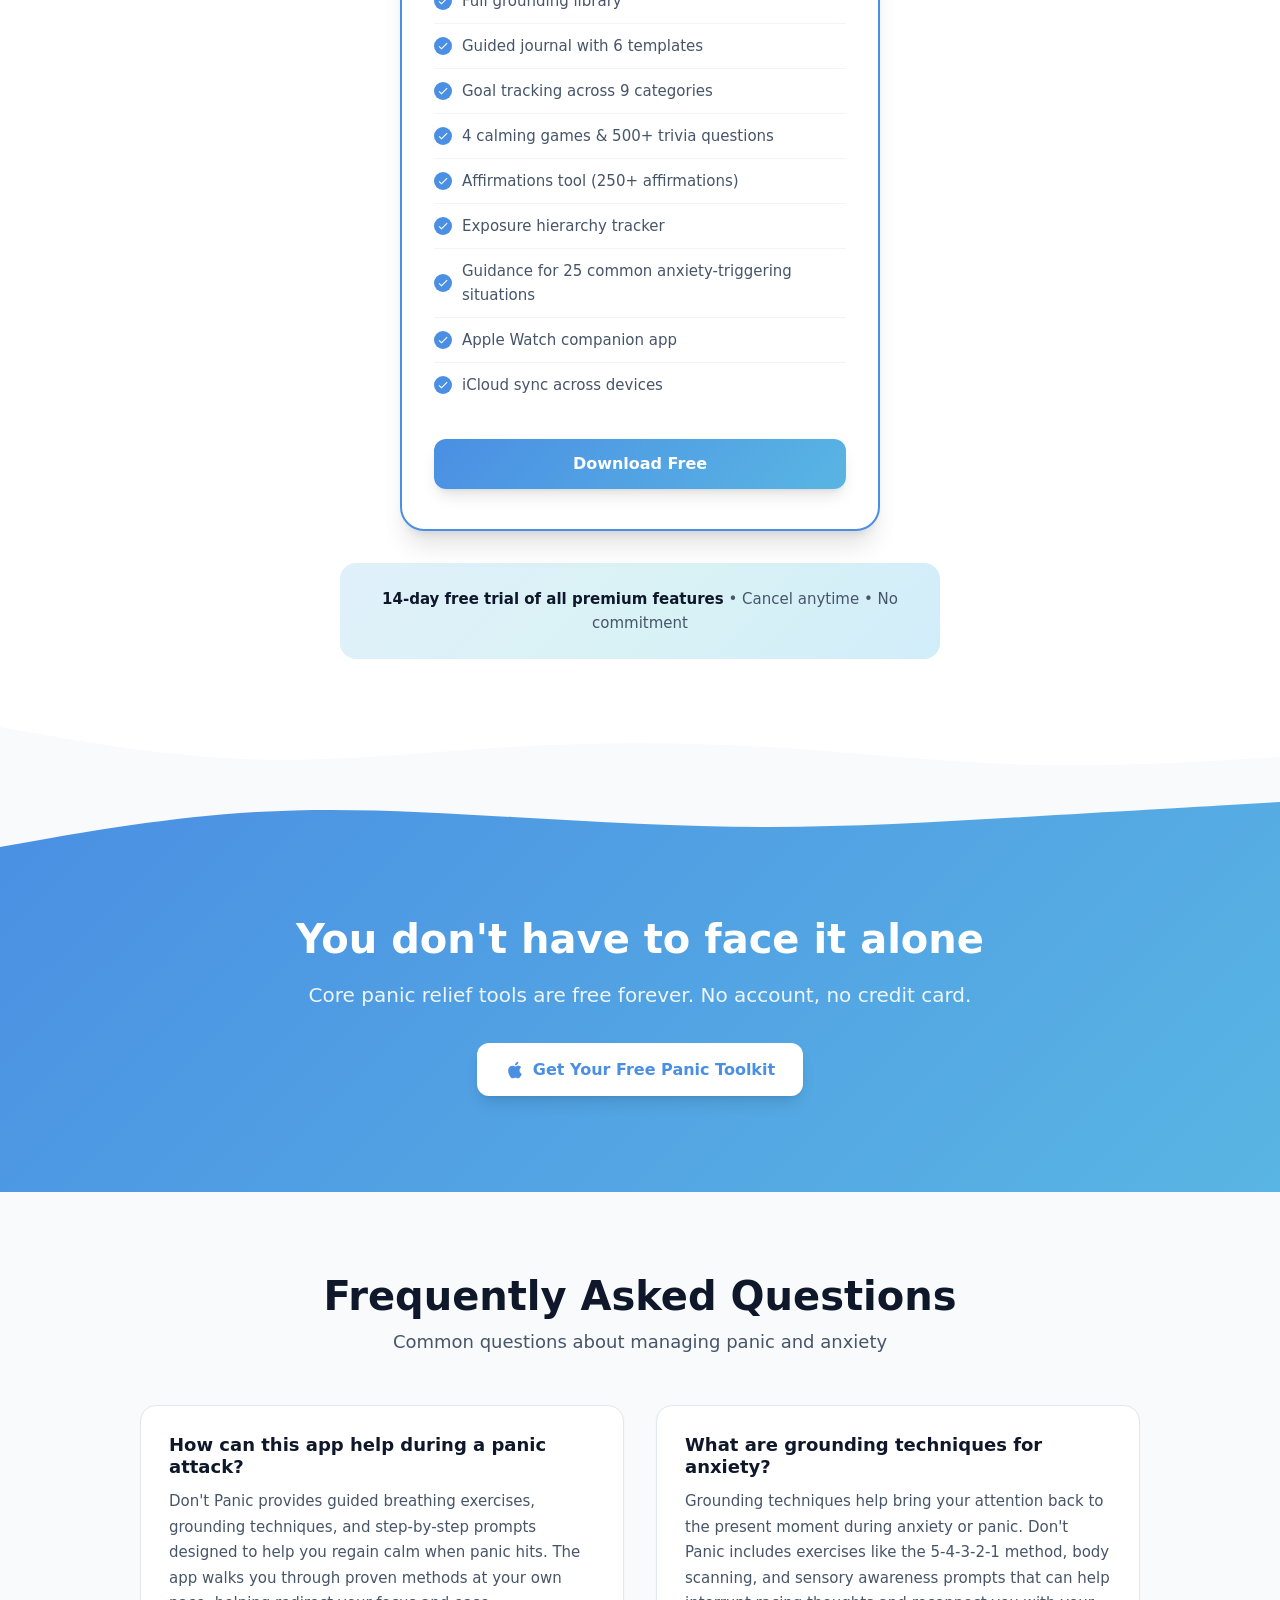
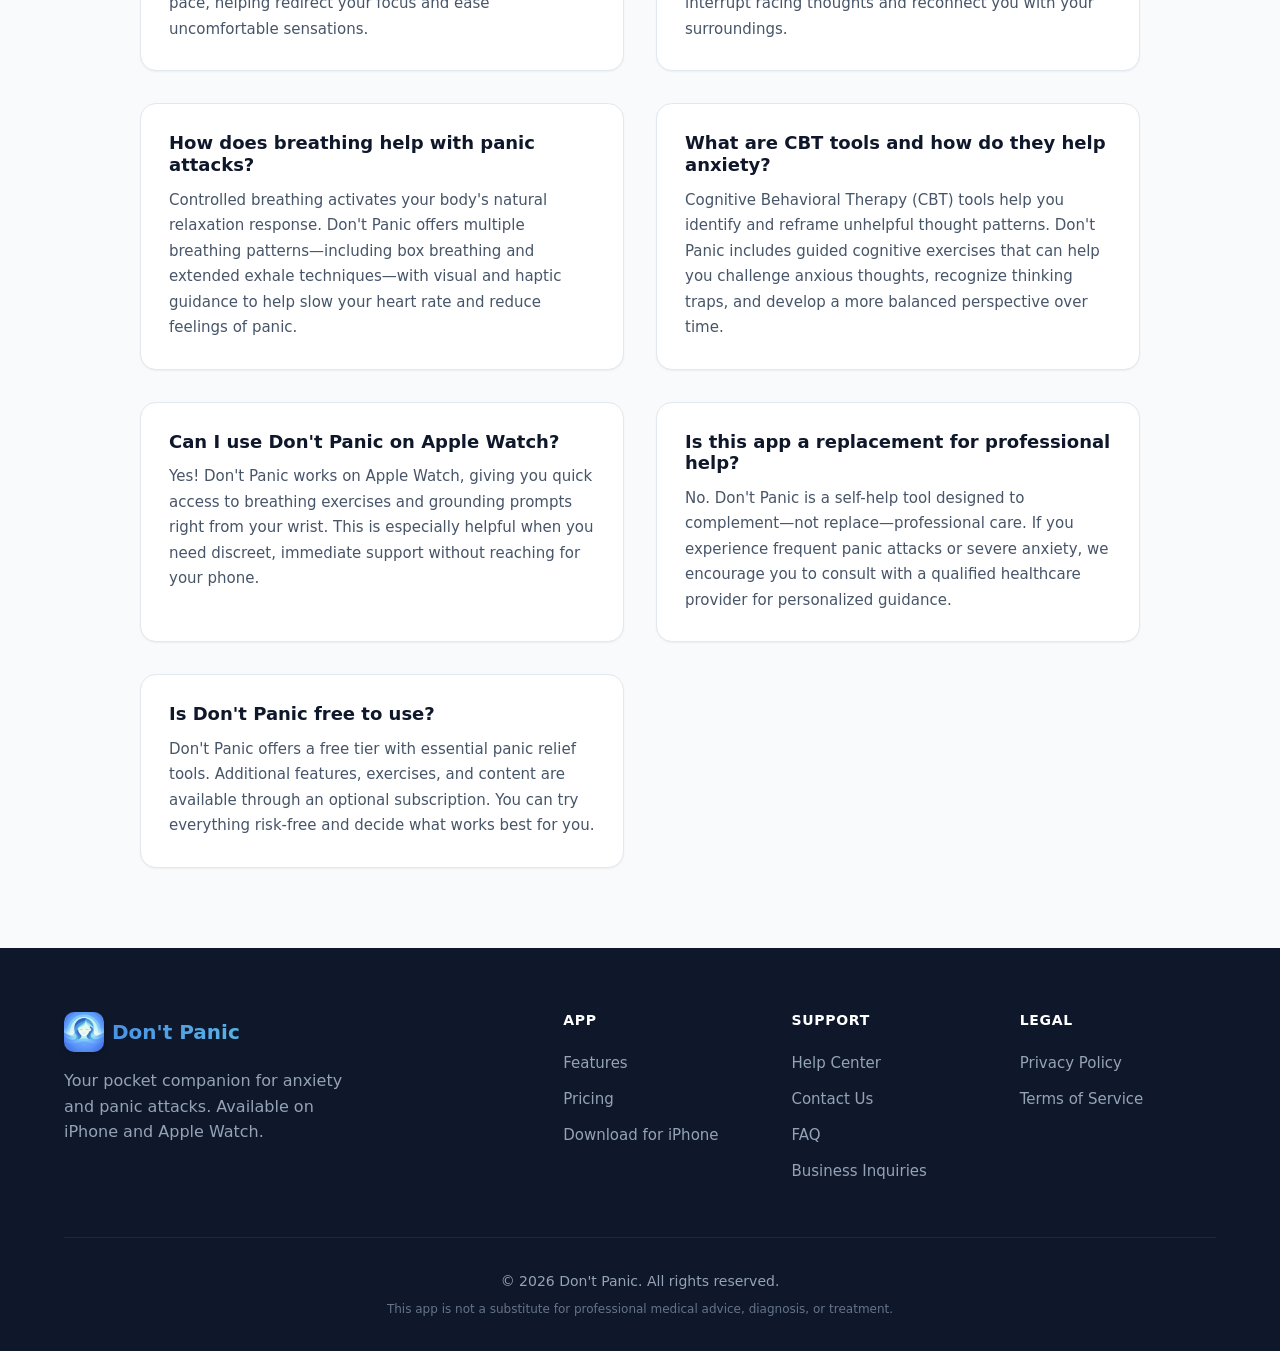
==== commit 72ddb030: "Update SEO, hero messaging, add FAQ section" ====
--- a/index.html
+++ b/index.html
@@ -1,23 +1,32 @@
 <!DOCTYPE html>
 <html lang="en">
 <head>
+    <!-- Google tag (gtag.js) -->
+    <script async src="https://www.googletagmanager.com/gtag/js?id=G-KNSSRLJZL7"></script>
+    <script>
+      window.dataLayer = window.dataLayer || [];
+      function gtag(){dataLayer.push(arguments);}
+      gtag('js', new Date());
+      gtag('config', 'G-KNSSRLJZL7');
+    </script>
     <meta charset="UTF-8">
     <meta name="viewport" content="width=device-width, initial-scale=1.0">
-    <title>Don't Panic - Anxiety & Panic Attack Relief App for iPhone</title>
-    <meta name="description" content="Your pocket companion for panic attacks and anxiety. Guided breathing, grounding exercises, meditations, and evidence-based tools. Available on iPhone and Apple Watch.">
-    <meta name="keywords" content="panic attack app, anxiety relief, breathing exercises, grounding techniques, mental health, meditation, iPhone app, Apple Watch">
+    <title>Don't Panic | Panic Attack Help & Anxiety Relief App for iPhone</title>
+    <meta name="description" content="Panic & anxiety relief in your pocket. Guided breathing, grounding exercises, and CBT tools to help when panic hits. Free for iPhone & Apple Watch.">
+    <meta name="keywords" content="panic attack help, anxiety relief app, breathing exercises, grounding techniques, CBT tools, panic disorder, iPhone app, Apple Watch">
+    <link rel="canonical" href="https://dont-panic-app.com/">
     
     <!-- Open Graph -->
-    <meta property="og:title" content="Don't Panic - Anxiety & Panic Attack Relief">
-    <meta property="og:description" content="Evidence-based tools to help you through panic attacks and anxiety. iPhone & Apple Watch.">
+    <meta property="og:title" content="Don't Panic | Panic & Anxiety Relief in Your Pocket">
+    <meta property="og:description" content="Guided breathing, grounding exercises, and CBT tools to help when panic hits. Free for iPhone & Apple Watch.">
     <meta property="og:image" content="https://dont-panic-app.com/og-image.png">
     <meta property="og:image:width" content="1200">
     <meta property="og:image:height" content="630">
     <meta property="og:type" content="website">
-    <meta property="og:url" content="https://dont-panic-app.com">
+    <meta property="og:url" content="https://dont-panic-app.com/">
     <meta name="twitter:card" content="summary_large_image">
-    <meta name="twitter:title" content="Don't Panic - Anxiety & Panic Attack Relief">
-    <meta name="twitter:description" content="Evidence-based tools to help you through panic attacks and anxiety. iPhone & Apple Watch.">
+    <meta name="twitter:title" content="Don't Panic | Panic & Anxiety Relief in Your Pocket">
+    <meta name="twitter:description" content="Guided breathing, grounding exercises, and CBT tools to help when panic hits. Free for iPhone & Apple Watch.">
     <meta name="twitter:image" content="https://dont-panic-app.com/og-image.png">
     
     <!-- Favicon -->
@@ -66,12 +75,11 @@
                     <svg class="badge-icon" viewBox="0 0 24 24" fill="currentColor" width="16" height="16"><path d="M17 1.01L7 1c-1.1 0-2 .9-2 2v18c0 1.1.9 2 2 2h10c1.1 0 2-.9 2-2V3c0-1.1-.9-1.99-2-1.99zM17 19H7V5h10v14z"/></svg>
                     Available on iPhone & Apple Watch
                 </div>
-                <h1>Don't Panic</h1>
-                <p class="hero-tagline">Your panic and anxiety toolkit, always in your pocket</p>
+                <p class="hero-eyebrow">DON'T PANIC</p>
+                <h1>Panic & Anxiety Relief.<br>In Your Pocket.</h1>
+                <p class="hero-tagline">Don't Panic is your go-to app when panic or anxiety hits</p>
                 <p class="hero-subtitle">
-                    If you've ever had a panic attack, you know how helpless it feels.
-                    Don't Panic puts a full guided panic response system in your pocket—grounding,
-                    breathing, cognitive reframes, and recovery tools that actually help in the moment.
+                    Guided breathing exercises, grounding techniques, and CBT-based tools designed to help you regain calm in the moment. No fluff—just practical support when you need it most.
                 </p>
                 <div class="hero-buttons">
                     <a href="https://apps.apple.com/app/dont-panic" class="btn btn-primary btn-lg">
@@ -496,6 +504,51 @@
         </div>
     </section>
 
+    <!-- FAQ Section -->
+    <section class="faq-section" id="faq">
+        <div class="container">
+            <h2>Frequently Asked Questions</h2>
+            <p class="section-subtitle">Common questions about managing panic and anxiety</p>
+            
+            <div class="faq-grid">
+                <div class="faq-item">
+                    <h3>How can this app help during a panic attack?</h3>
+                    <p>Don't Panic provides guided breathing exercises, grounding techniques, and step-by-step prompts designed to help you regain calm when panic hits. The app walks you through proven methods at your own pace, helping redirect your focus and ease uncomfortable sensations.</p>
+                </div>
+                
+                <div class="faq-item">
+                    <h3>What are grounding techniques for anxiety?</h3>
+                    <p>Grounding techniques help bring your attention back to the present moment during anxiety or panic. Don't Panic includes exercises like the 5-4-3-2-1 method, body scanning, and sensory awareness prompts that can help interrupt racing thoughts and reconnect you with your surroundings.</p>
+                </div>
+                
+                <div class="faq-item">
+                    <h3>How does breathing help with panic attacks?</h3>
+                    <p>Controlled breathing activates your body's natural relaxation response. Don't Panic offers multiple breathing patterns—including box breathing and extended exhale techniques—with visual and haptic guidance to help slow your heart rate and reduce feelings of panic.</p>
+                </div>
+                
+                <div class="faq-item">
+                    <h3>What are CBT tools and how do they help anxiety?</h3>
+                    <p>Cognitive Behavioral Therapy (CBT) tools help you identify and reframe unhelpful thought patterns. Don't Panic includes guided cognitive exercises that can help you challenge anxious thoughts, recognize thinking traps, and develop a more balanced perspective over time.</p>
+                </div>
+                
+                <div class="faq-item">
+                    <h3>Can I use Don't Panic on Apple Watch?</h3>
+                    <p>Yes! Don't Panic works on Apple Watch, giving you quick access to breathing exercises and grounding prompts right from your wrist. This is especially helpful when you need discreet, immediate support without reaching for your phone.</p>
+                </div>
+                
+                <div class="faq-item">
+                    <h3>Is this app a replacement for professional help?</h3>
+                    <p>No. Don't Panic is a self-help tool designed to complement—not replace—professional care. If you experience frequent panic attacks or severe anxiety, we encourage you to consult with a qualified healthcare provider for personalized guidance.</p>
+                </div>
+                
+                <div class="faq-item">
+                    <h3>Is Don't Panic free to use?</h3>
+                    <p>Don't Panic offers a free tier with essential panic relief tools. Additional features, exercises, and content are available through an optional subscription. You can try everything risk-free and decide what works best for you.</p>
+                </div>
+            </div>
+        </div>
+    </section>
+
     <!-- Footer -->
     <footer class="footer">
         <div class="container">
--- a/style.css
+++ b/style.css
@@ -259,6 +259,15 @@
     box-shadow: var(--shadow-lg);
 }
 
+.hero-eyebrow {
+    font-size: 0.875rem;
+    font-weight: 700;
+    letter-spacing: 3px;
+    text-transform: uppercase;
+    color: var(--primary);
+    margin-bottom: 0.75rem;
+}
+
 .hero-tagline {
     font-size: 1.2rem;
     font-weight: 600;
@@ -1664,3 +1673,64 @@
     color: var(--gray-500);
     margin-bottom: 2rem;
 }
+
+/* ===== FAQ Section ===== */
+.faq-section {
+    padding: 5rem 0;
+    background: var(--gray-50);
+}
+
+.faq-section h2 {
+    text-align: center;
+    font-size: 2.5rem;
+    font-weight: 700;
+    color: var(--gray-900);
+    margin-bottom: 0.5rem;
+}
+
+.faq-section .section-subtitle {
+    text-align: center;
+    color: var(--gray-600);
+    font-size: 1.125rem;
+    margin-bottom: 3rem;
+}
+
+.faq-grid {
+    display: grid;
+    grid-template-columns: repeat(2, 1fr);
+    gap: 2rem;
+    max-width: 1000px;
+    margin: 0 auto;
+}
+
+.faq-item {
+    background: var(--white);
+    padding: 1.75rem;
+    border-radius: var(--radius-lg);
+    box-shadow: var(--shadow-sm);
+    border: 1px solid var(--gray-200);
+}
+
+.faq-item h3 {
+    font-size: 1.125rem;
+    font-weight: 600;
+    color: var(--gray-900);
+    margin-bottom: 0.75rem;
+}
+
+.faq-item p {
+    font-size: 0.9375rem;
+    line-height: 1.7;
+    color: var(--gray-600);
+}
+
+@media (max-width: 768px) {
+    .faq-grid {
+        grid-template-columns: 1fr;
+        gap: 1.5rem;
+    }
+    
+    .faq-section h2 {
+        font-size: 2rem;
+    }
+}
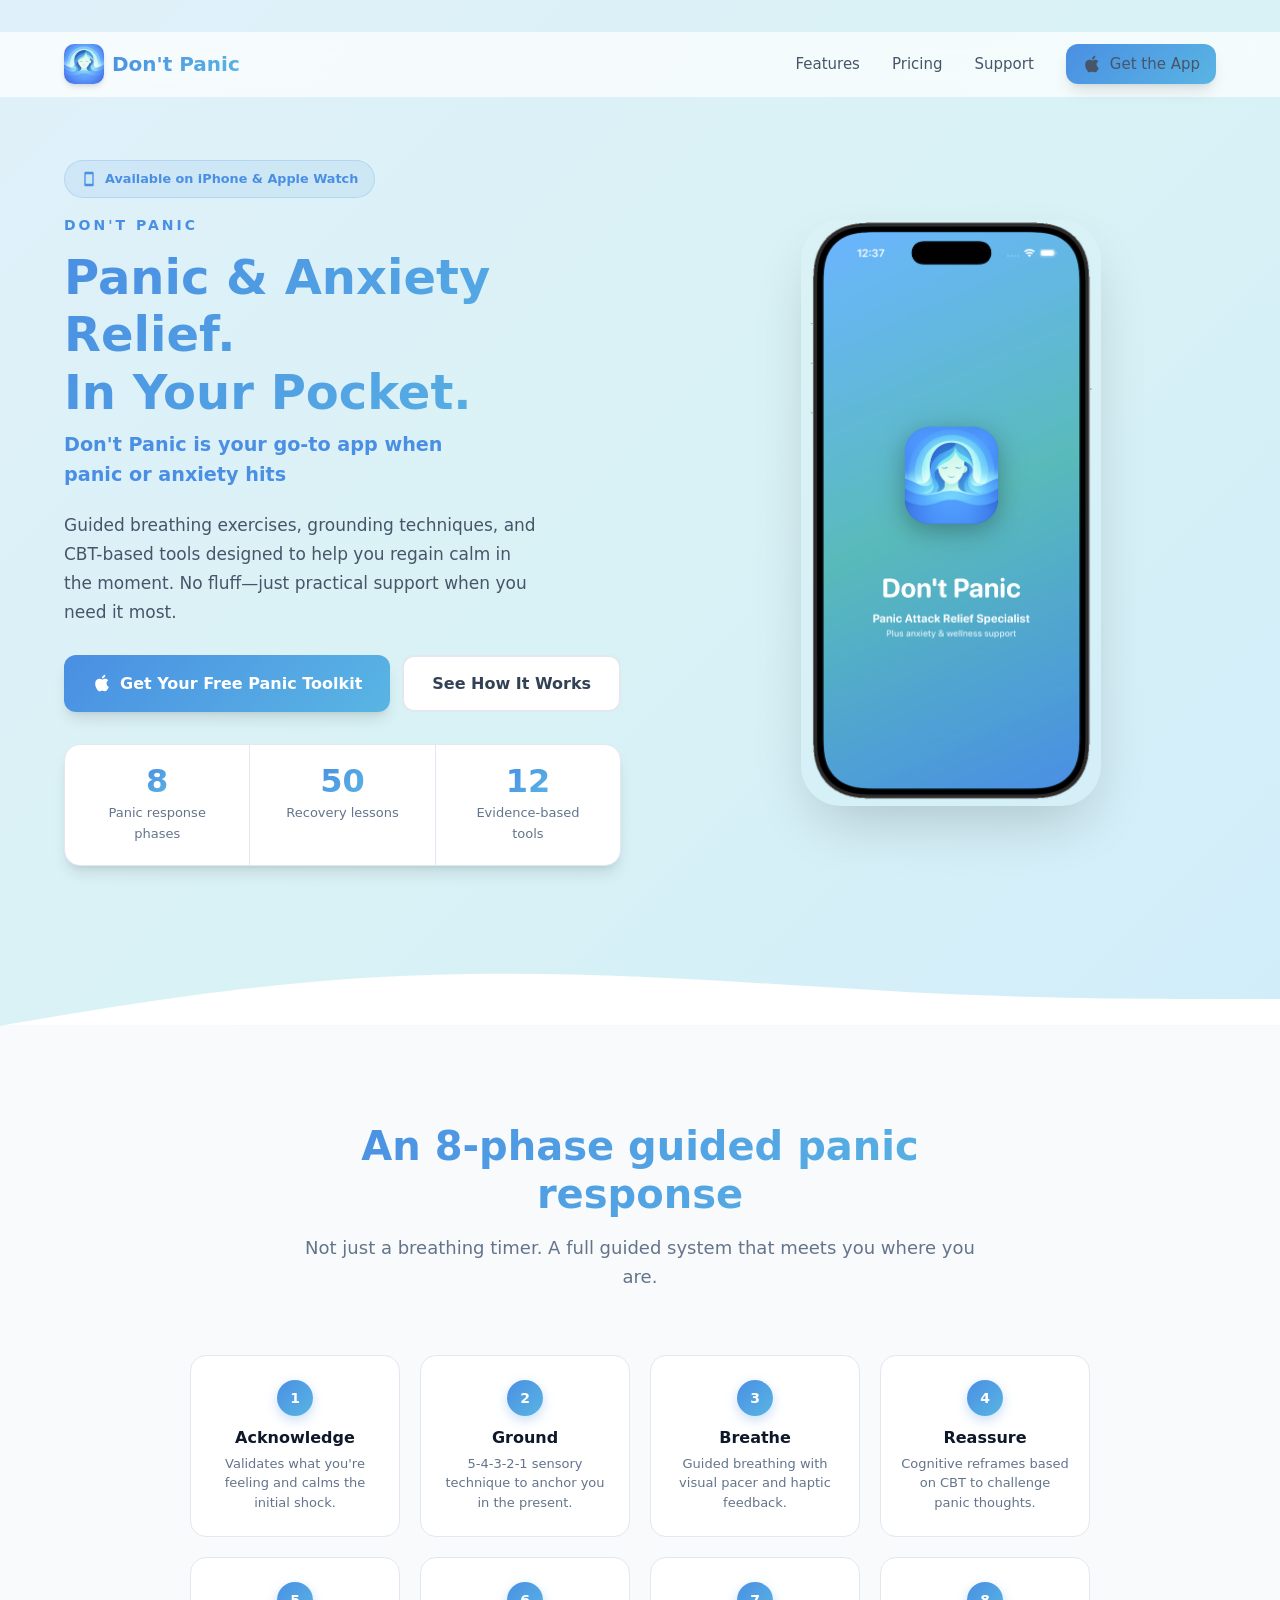
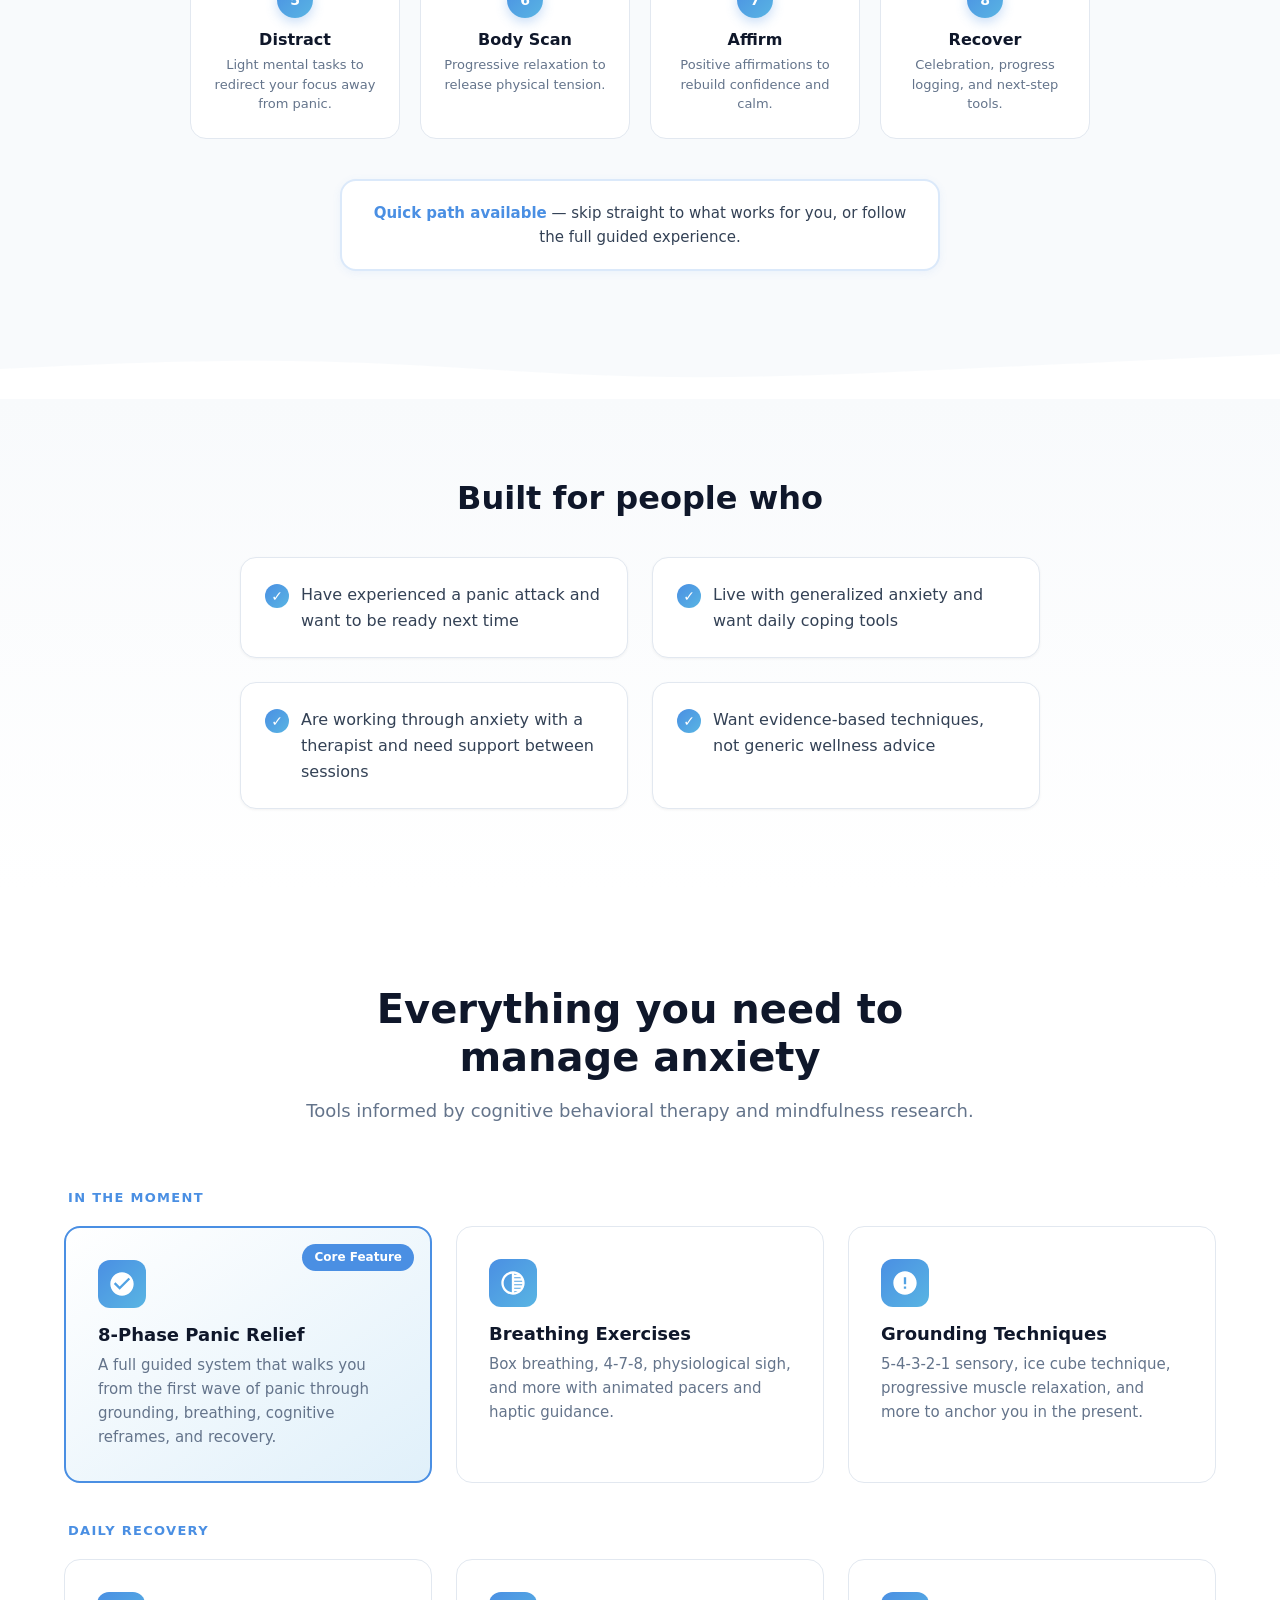
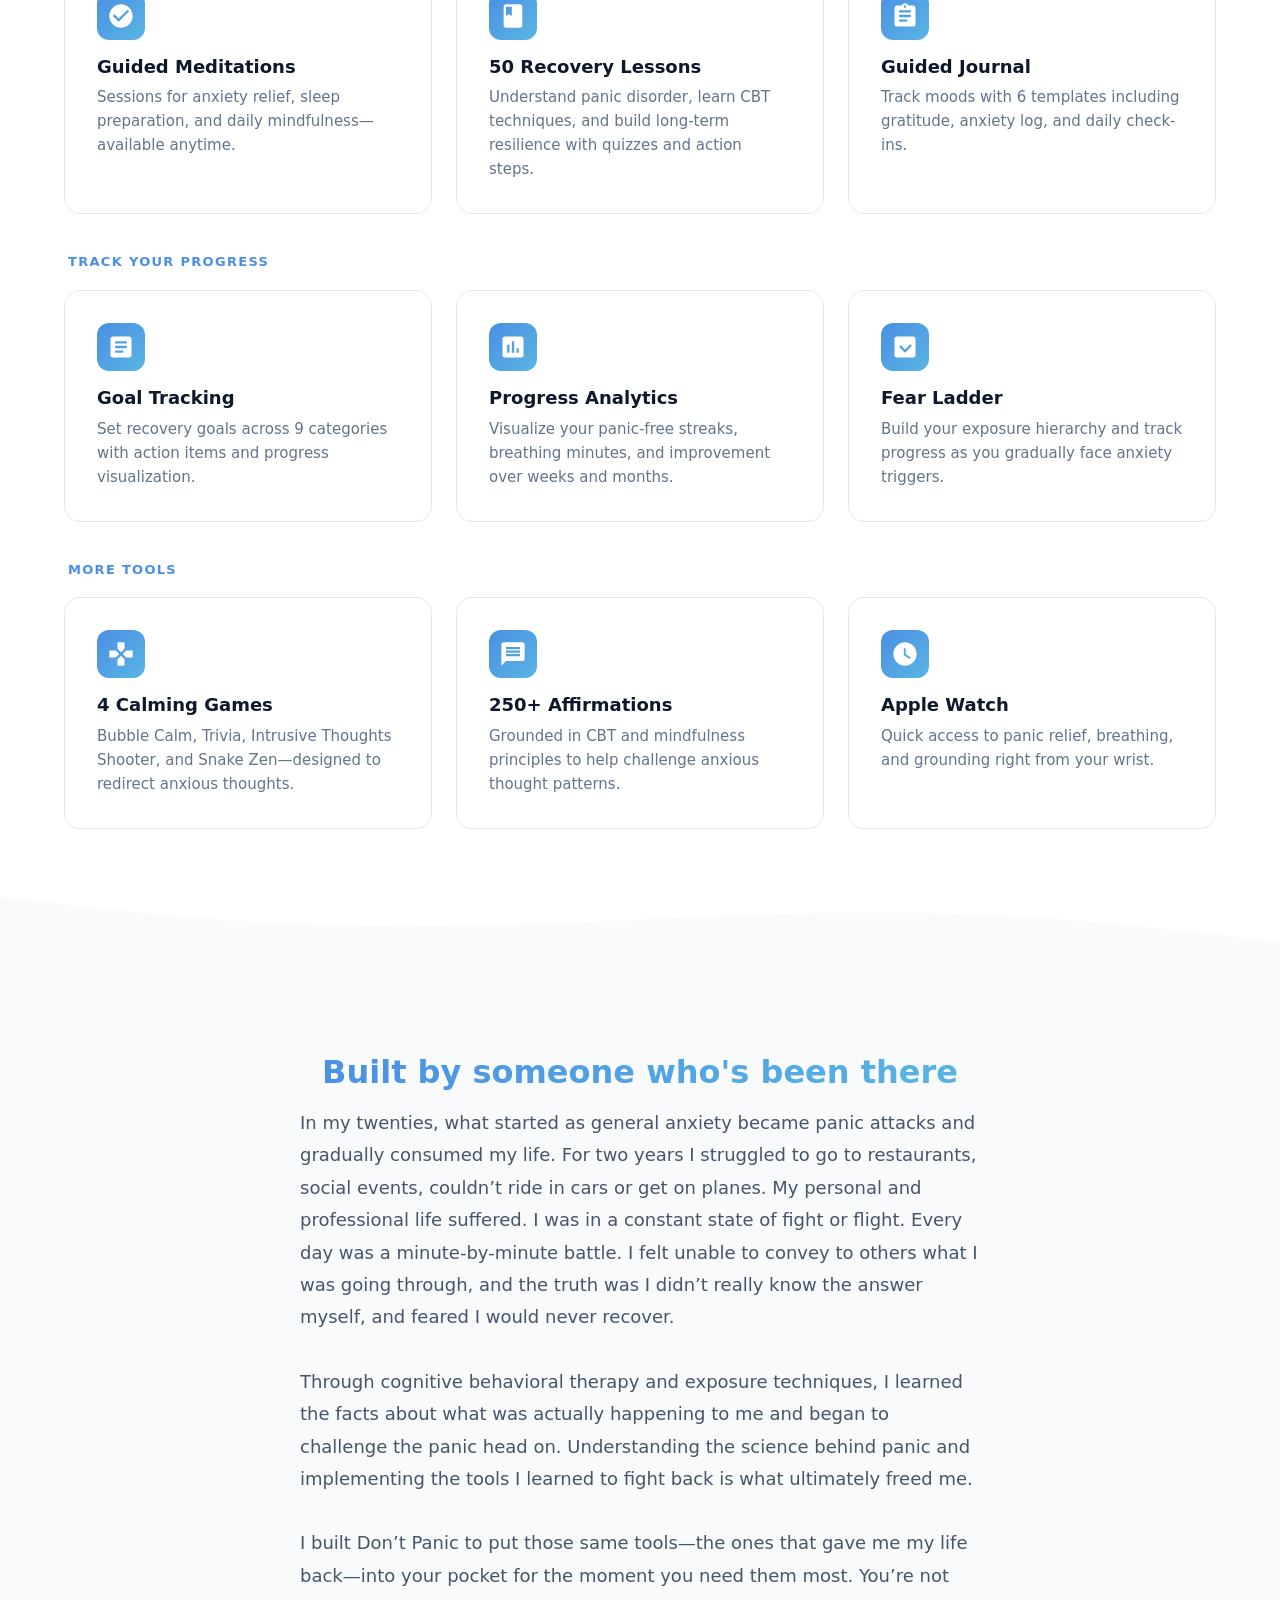
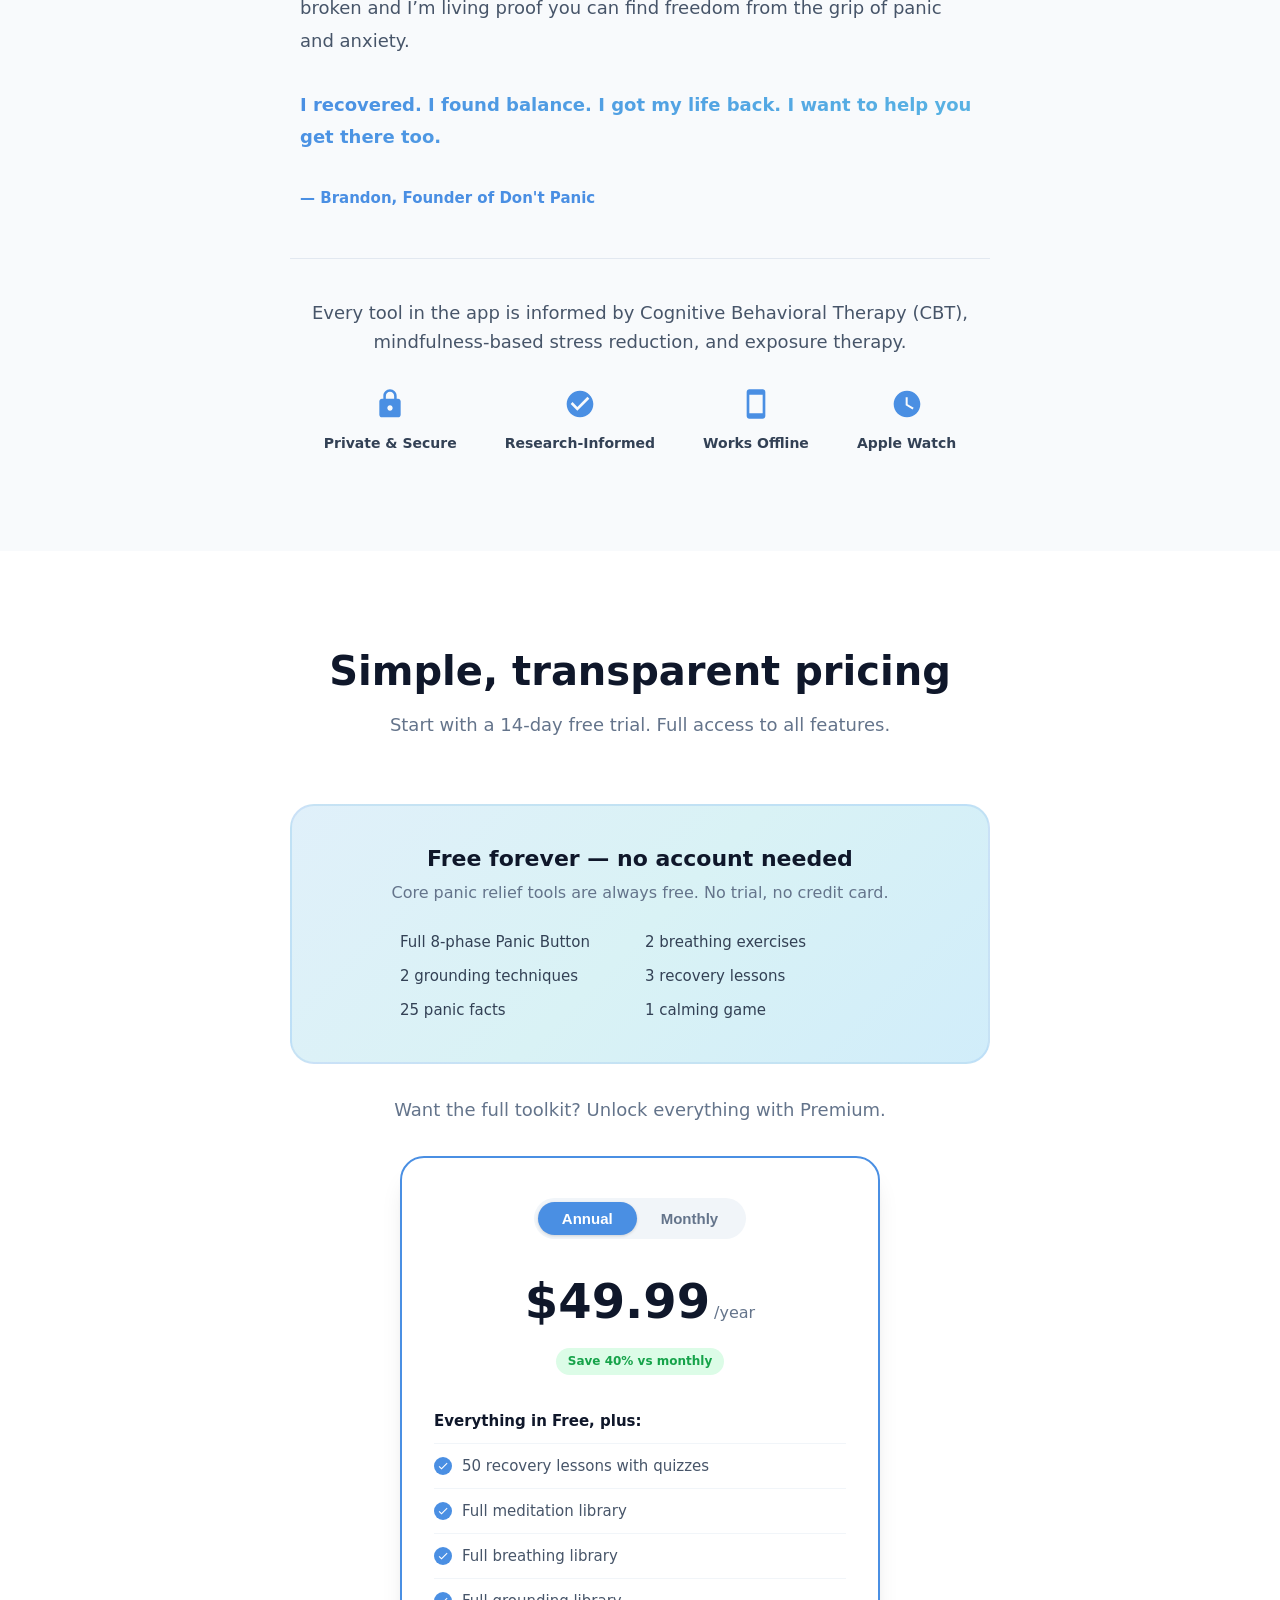
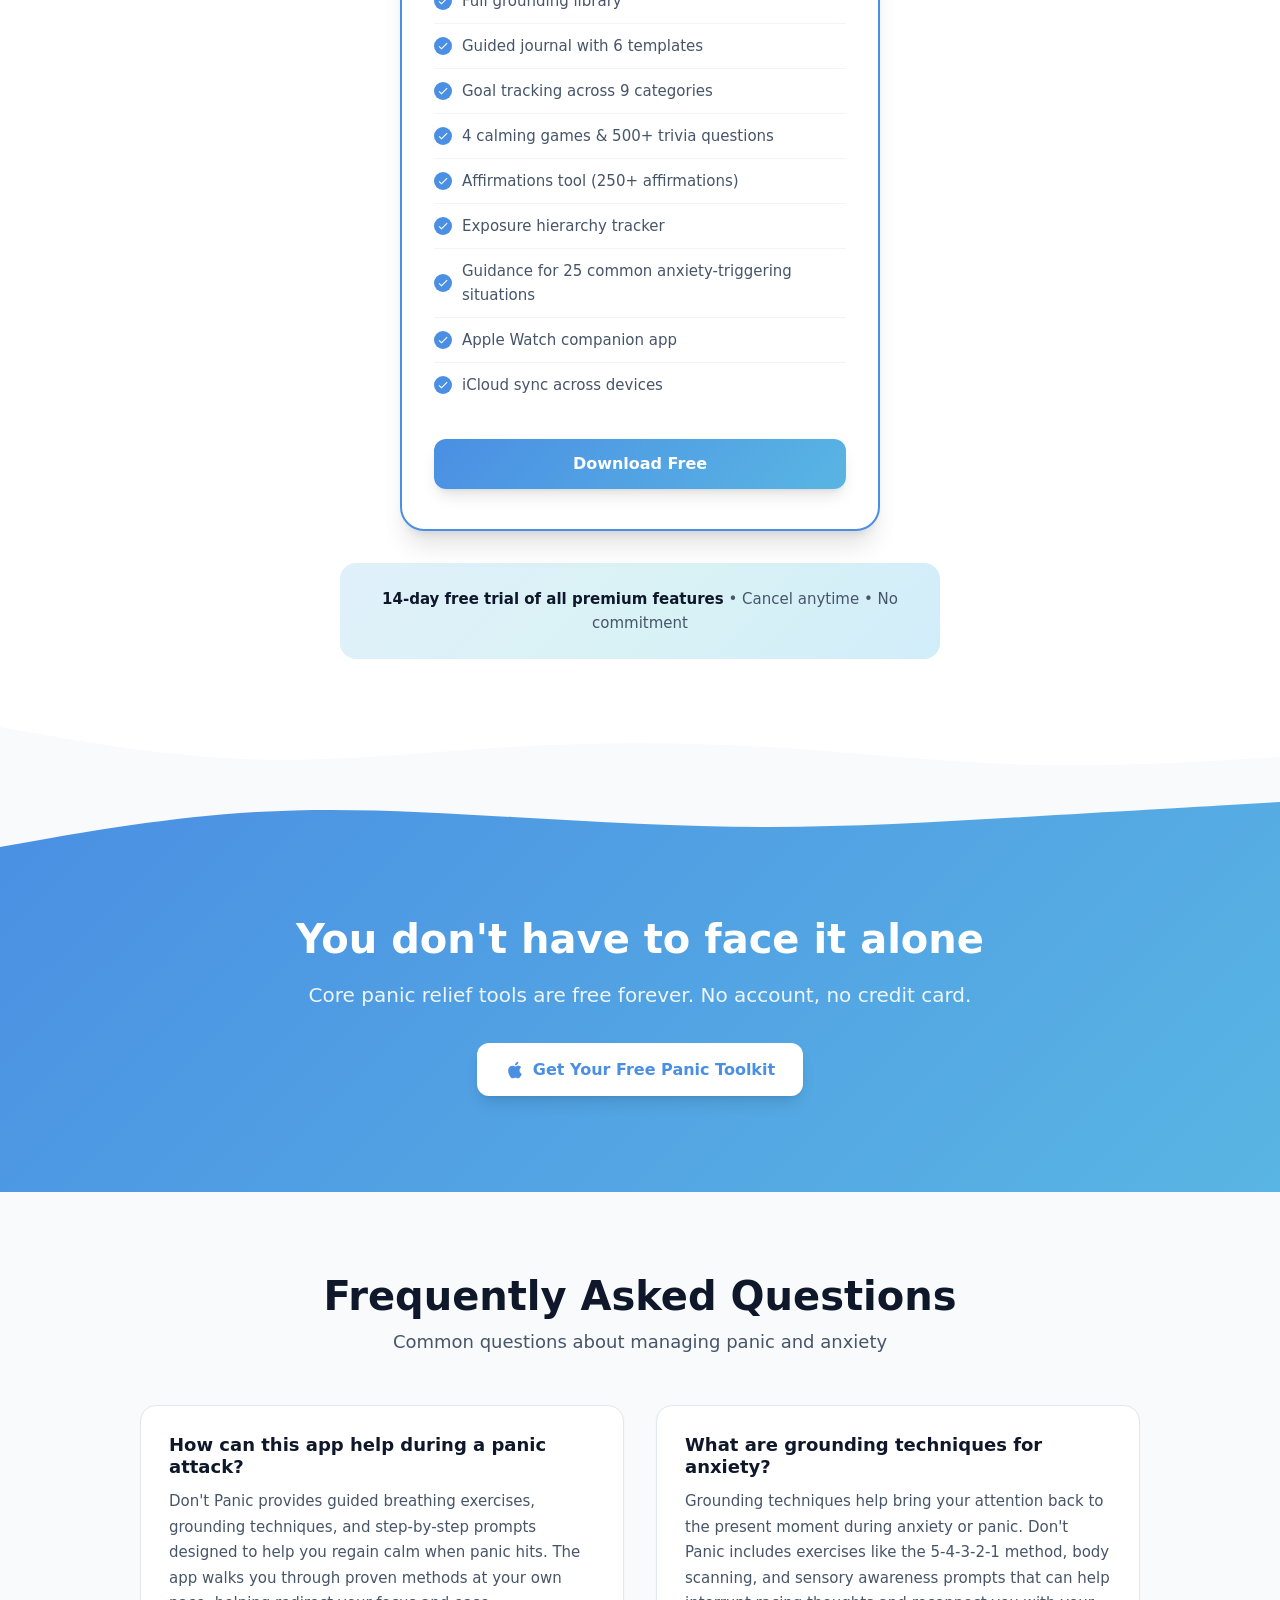
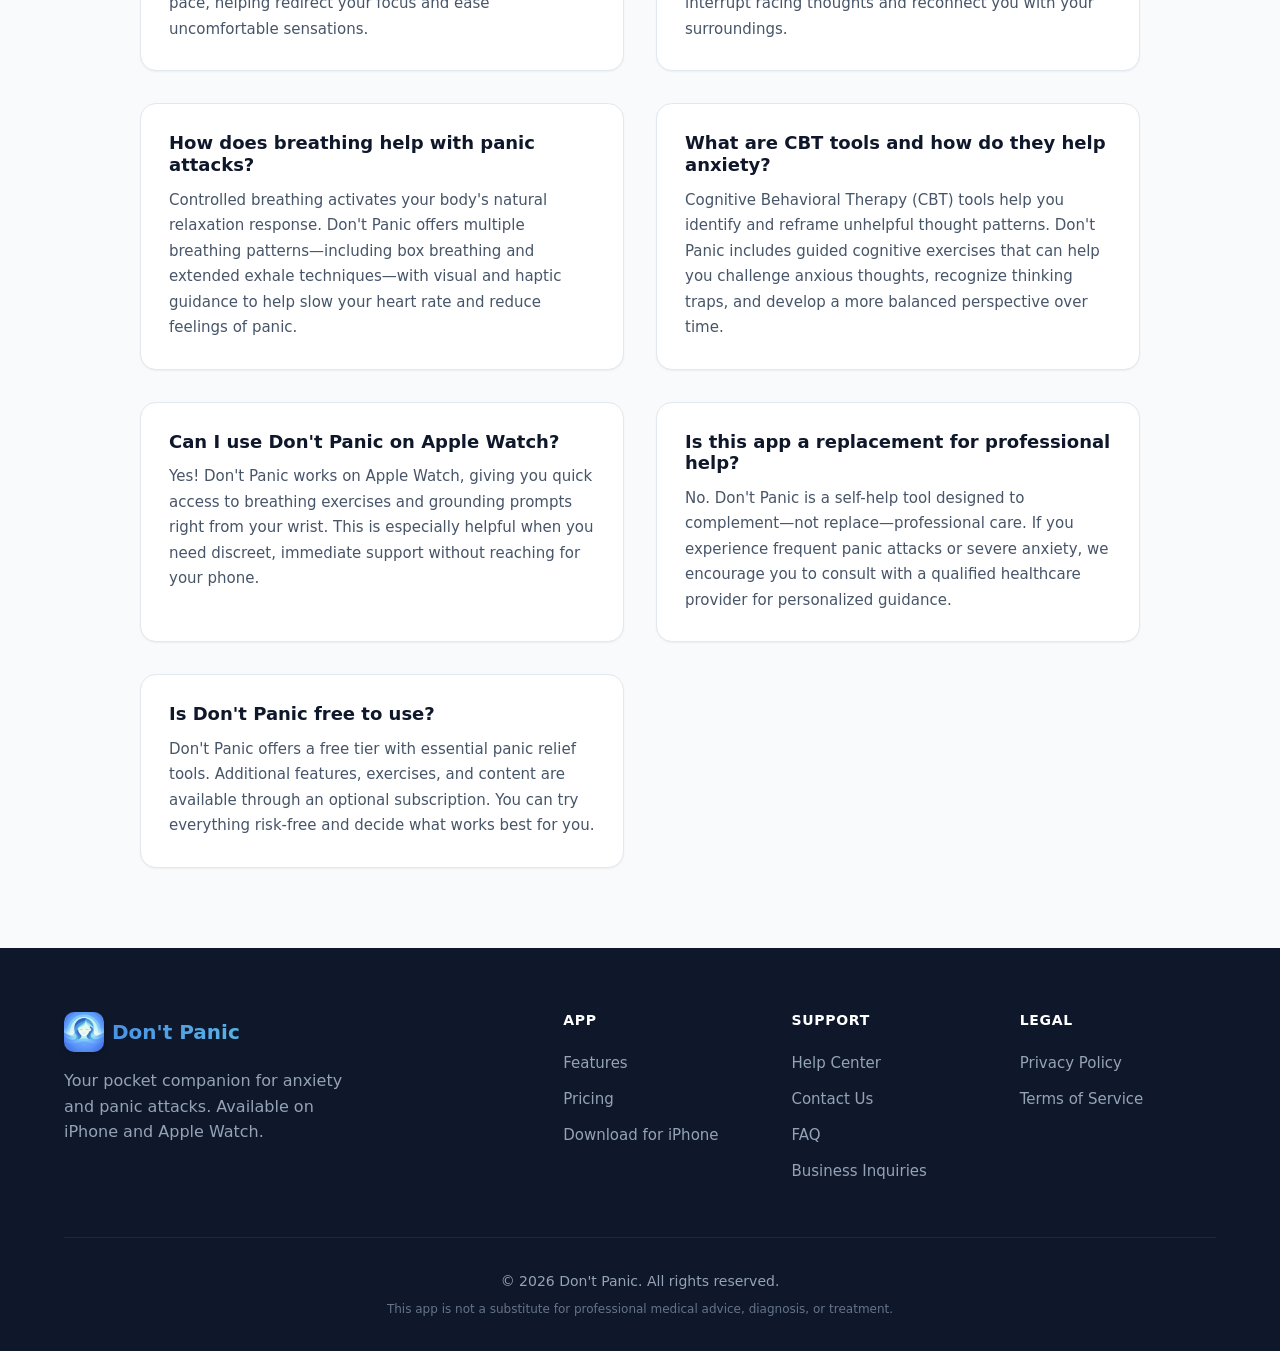
==== commit 92577f3a: "App Store live: remove coming soon banner, update App Store links, bump cache version" ====
--- a/index.html
+++ b/index.html
@@ -33,16 +33,9 @@
     <link rel="icon" type="image/png" href="favicon.png">
     <link rel="apple-touch-icon" href="app-icon.png">
     
-    <link rel="stylesheet" href="style.css?v=4">
+    <link rel="stylesheet" href="style.css?v=5">
 </head>
 <body>
-    <!-- Coming Soon Banner -->
-    <div class="announcement-banner">
-        <div class="container">
-            🚀 <strong>Coming Soon</strong> — Don't Panic is launching shortly on the App Store. Stay tuned!
-        </div>
-    </div>
-
     <!-- Navigation -->
     <nav class="navbar">
         <div class="container nav-container">
@@ -54,7 +47,7 @@
                 <a href="#features">Features</a>
                 <a href="#pricing">Pricing</a>
                 <a href="support.html">Support</a>
-                <a href="https://apps.apple.com/app/dont-panic" class="btn btn-primary btn-sm">
+                <a href="https://apps.apple.com/us/app/dont-panic-panic-relief/id6759459982" class="btn btn-primary btn-sm">
                     <svg class="apple-icon" viewBox="0 0 24 24" fill="currentColor"><path d="M18.71 19.5c-.83 1.24-1.71 2.45-3.05 2.47-1.34.03-1.77-.79-3.29-.79-1.53 0-2 .77-3.27.82-1.31.05-2.3-1.32-3.14-2.53C4.25 17 2.94 12.45 4.7 9.39c.87-1.52 2.43-2.48 4.12-2.51 1.28-.02 2.5.87 3.29.87.78 0 2.26-1.07 3.81-.91.65.03 2.47.26 3.64 1.98-.09.06-2.17 1.28-2.15 3.81.03 3.02 2.65 4.03 2.68 4.04-.03.07-.42 1.44-1.38 2.83M13 3.5c.73-.83 1.94-1.46 2.94-1.5.13 1.17-.34 2.35-1.04 3.19-.69.85-1.83 1.51-2.95 1.42-.15-1.15.41-2.35 1.05-3.11z"/></svg>
                     Get the App
                 </a>
@@ -82,7 +75,7 @@
                     Guided breathing exercises, grounding techniques, and CBT-based tools designed to help you regain calm in the moment. No fluff—just practical support when you need it most.
                 </p>
                 <div class="hero-buttons">
-                    <a href="https://apps.apple.com/app/dont-panic" class="btn btn-primary btn-lg">
+                    <a href="https://apps.apple.com/us/app/dont-panic-panic-relief/id6759459982" class="btn btn-primary btn-lg">
                         <svg class="apple-icon" viewBox="0 0 24 24" fill="currentColor">
                             <path d="M18.71 19.5c-.83 1.24-1.71 2.45-3.05 2.47-1.34.03-1.77-.79-3.29-.79-1.53 0-2 .77-3.27.82-1.31.05-2.3-1.32-3.14-2.53C4.25 17 2.94 12.45 4.7 9.39c.87-1.52 2.43-2.48 4.12-2.51 1.28-.02 2.5.87 3.29.87.78 0 2.26-1.07 3.81-.91.65.03 2.47.26 3.64 1.98-.09.06-2.17 1.28-2.15 3.81.03 3.02 2.65 4.03 2.68 4.04-.03.07-.42 1.44-1.38 2.83M13 3.5c.73-.83 1.94-1.46 2.94-1.5.13 1.17-.34 2.35-1.04 3.19-.69.85-1.83 1.51-2.95 1.42-.15-1.15.41-2.35 1.05-3.11z"/>
                         </svg>
@@ -106,7 +99,7 @@
                 </div>
             </div>
             <div class="hero-image">
-                <img src="screenshot.png?v=4" alt="Don't Panic App Screenshot" class="hero-screenshot">
+                <img src="screenshot.png?v=5" alt="Don't Panic App Screenshot" class="hero-screenshot">
             </div>
         </div>
         <div class="hero-wave">
@@ -471,7 +464,7 @@
                     <li>iCloud sync across devices</li>
                 </ul>
 
-                <a href="https://apps.apple.com/app/dont-panic" class="btn btn-primary">Download Free</a>
+                <a href="https://apps.apple.com/us/app/dont-panic-panic-relief/id6759459982" class="btn btn-primary">Download Free</a>
             </div>
             
             <div class="pricing-note">
@@ -495,7 +488,7 @@
         <div class="container">
             <h2>You don't have to face it alone</h2>
             <p>Core panic relief tools are free forever. No account, no credit card.</p>
-            <a href="https://apps.apple.com/app/dont-panic" class="btn btn-white btn-lg">
+            <a href="https://apps.apple.com/us/app/dont-panic-panic-relief/id6759459982" class="btn btn-white btn-lg">
                 <svg class="apple-icon" viewBox="0 0 24 24" fill="currentColor">
                     <path d="M18.71 19.5c-.83 1.24-1.71 2.45-3.05 2.47-1.34.03-1.77-.79-3.29-.79-1.53 0-2 .77-3.27.82-1.31.05-2.3-1.32-3.14-2.53C4.25 17 2.94 12.45 4.7 9.39c.87-1.52 2.43-2.48 4.12-2.51 1.28-.02 2.5.87 3.29.87.78 0 2.26-1.07 3.81-.91.65.03 2.47.26 3.64 1.98-.09.06-2.17 1.28-2.15 3.81.03 3.02 2.65 4.03 2.68 4.04-.03.07-.42 1.44-1.38 2.83M13 3.5c.73-.83 1.94-1.46 2.94-1.5.13 1.17-.34 2.35-1.04 3.19-.69.85-1.83 1.51-2.95 1.42-.15-1.15.41-2.35 1.05-3.11z"/>
                 </svg>
@@ -566,7 +559,7 @@
                         <h4>App</h4>
                         <a href="#features">Features</a>
                         <a href="#pricing">Pricing</a>
-                        <a href="https://apps.apple.com/app/dont-panic">Download for iPhone</a>
+                        <a href="https://apps.apple.com/us/app/dont-panic-panic-relief/id6759459982">Download for iPhone</a>
                     </div>
                     
                     <div class="footer-column">
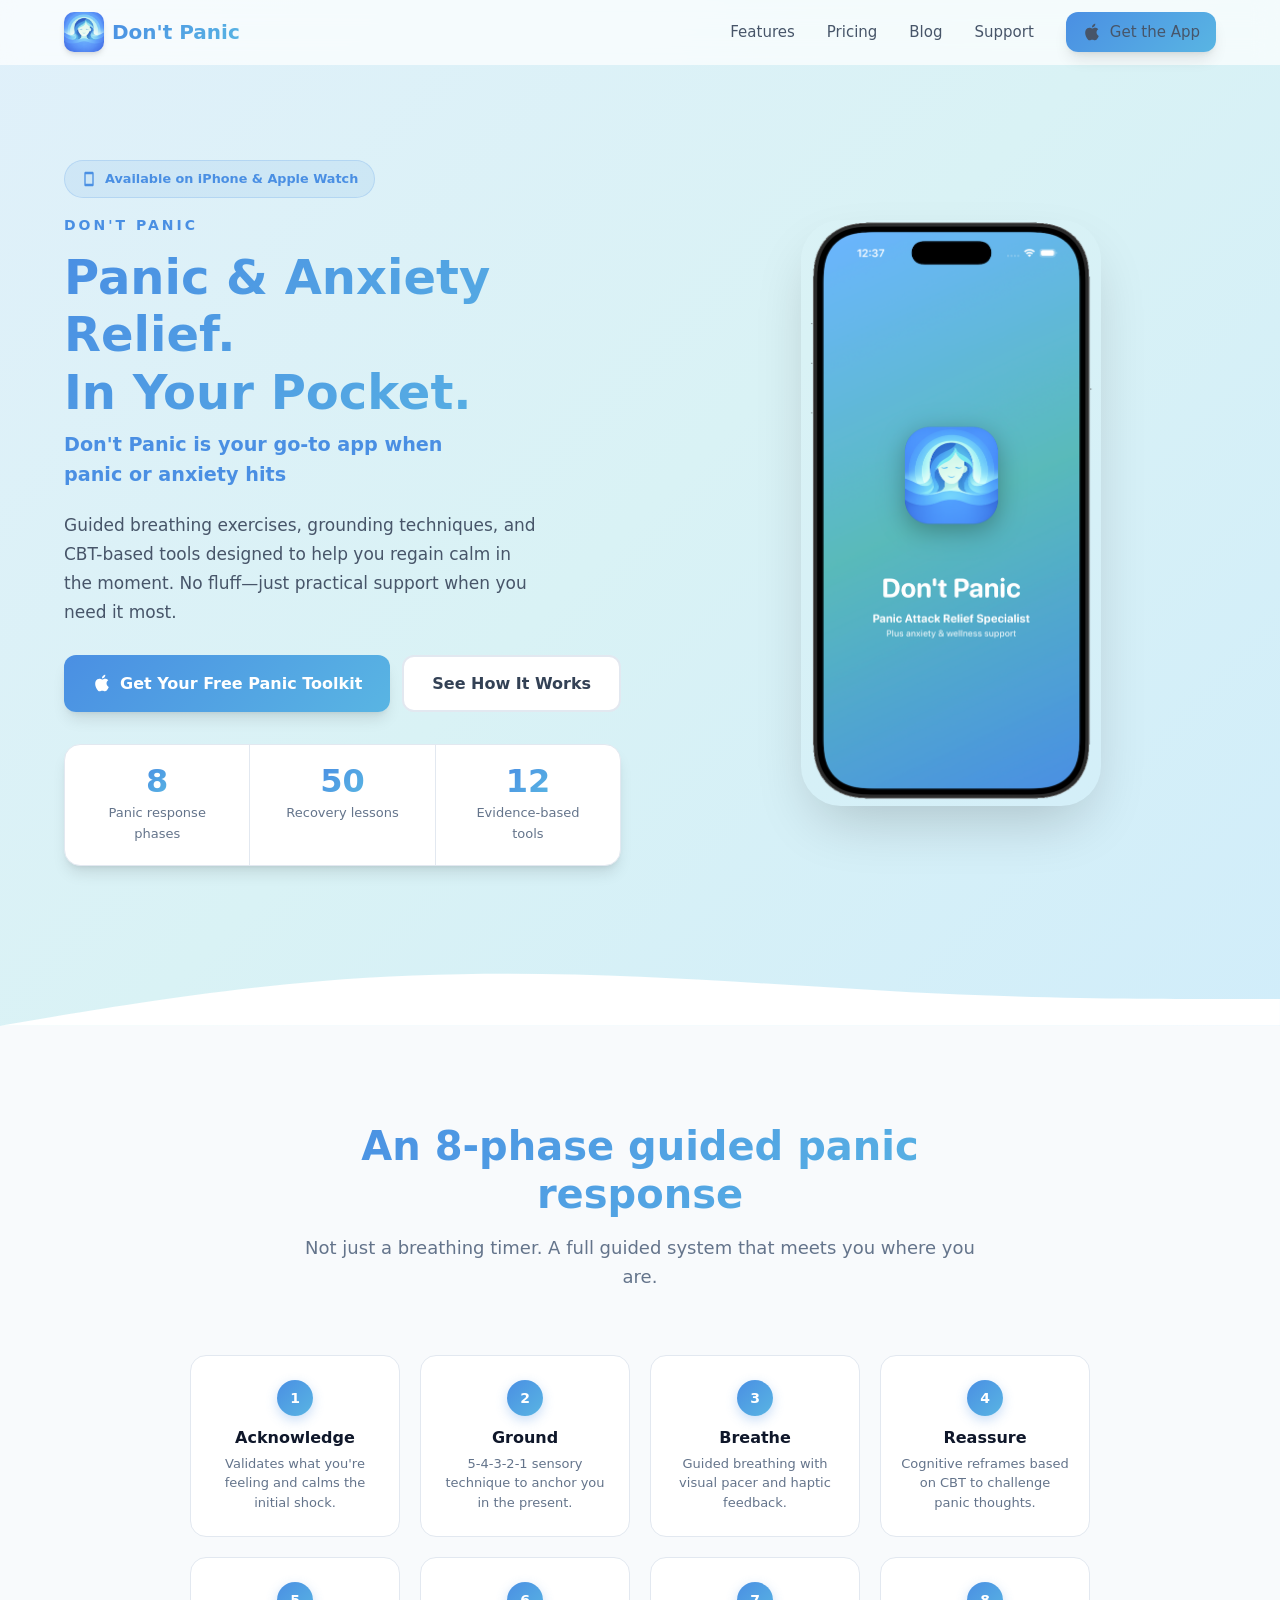
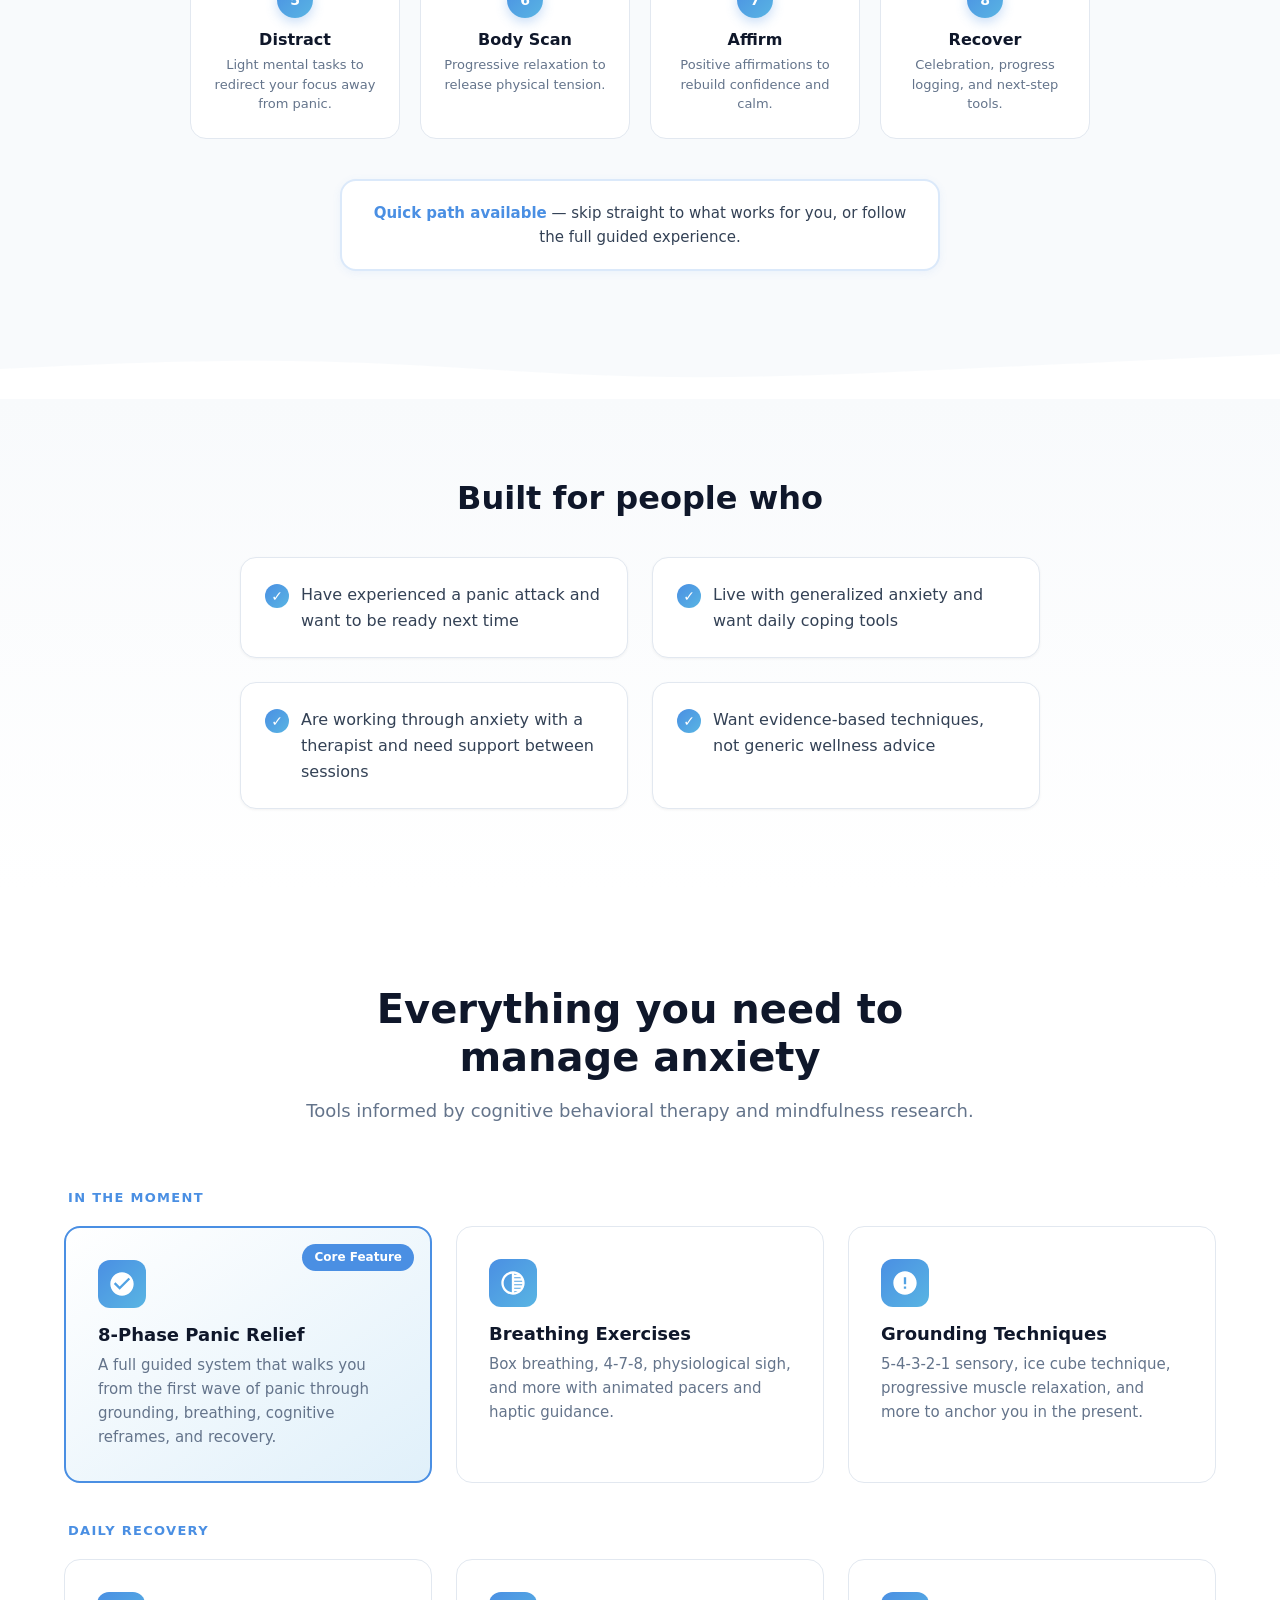
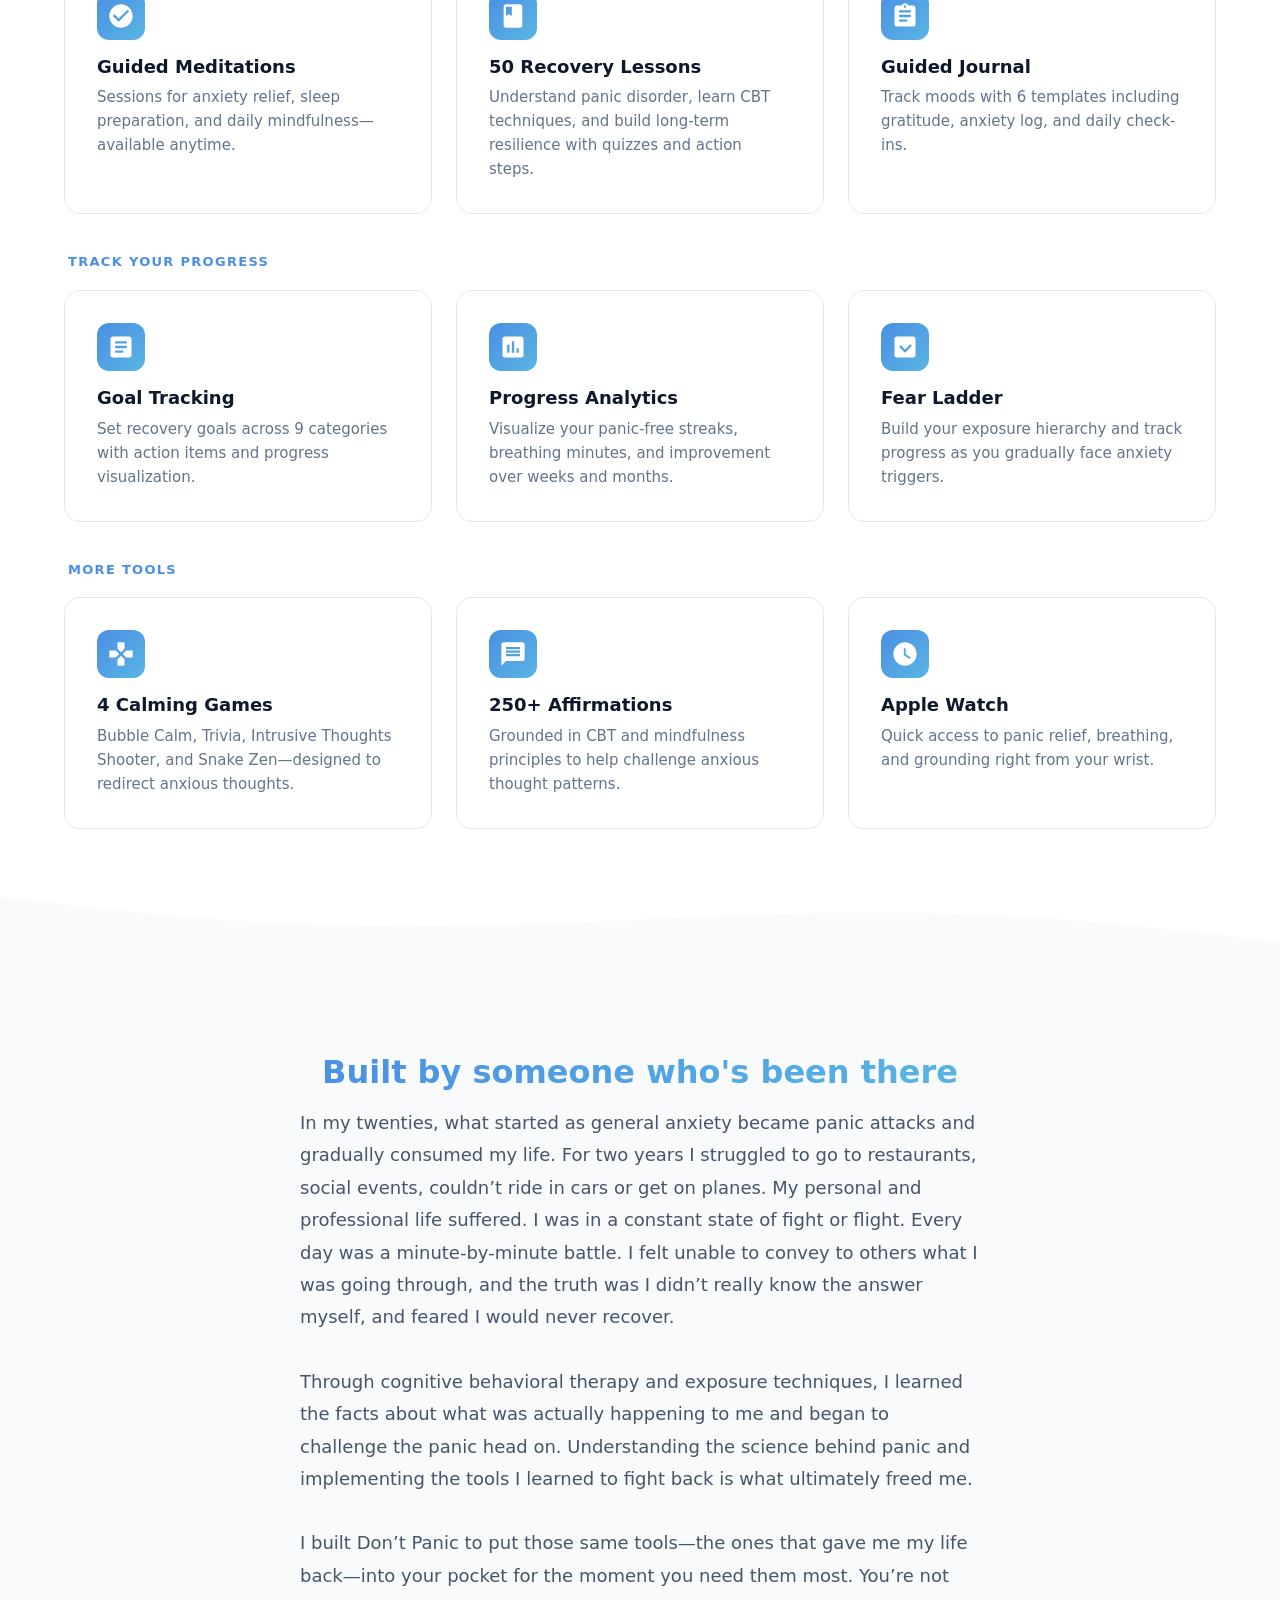
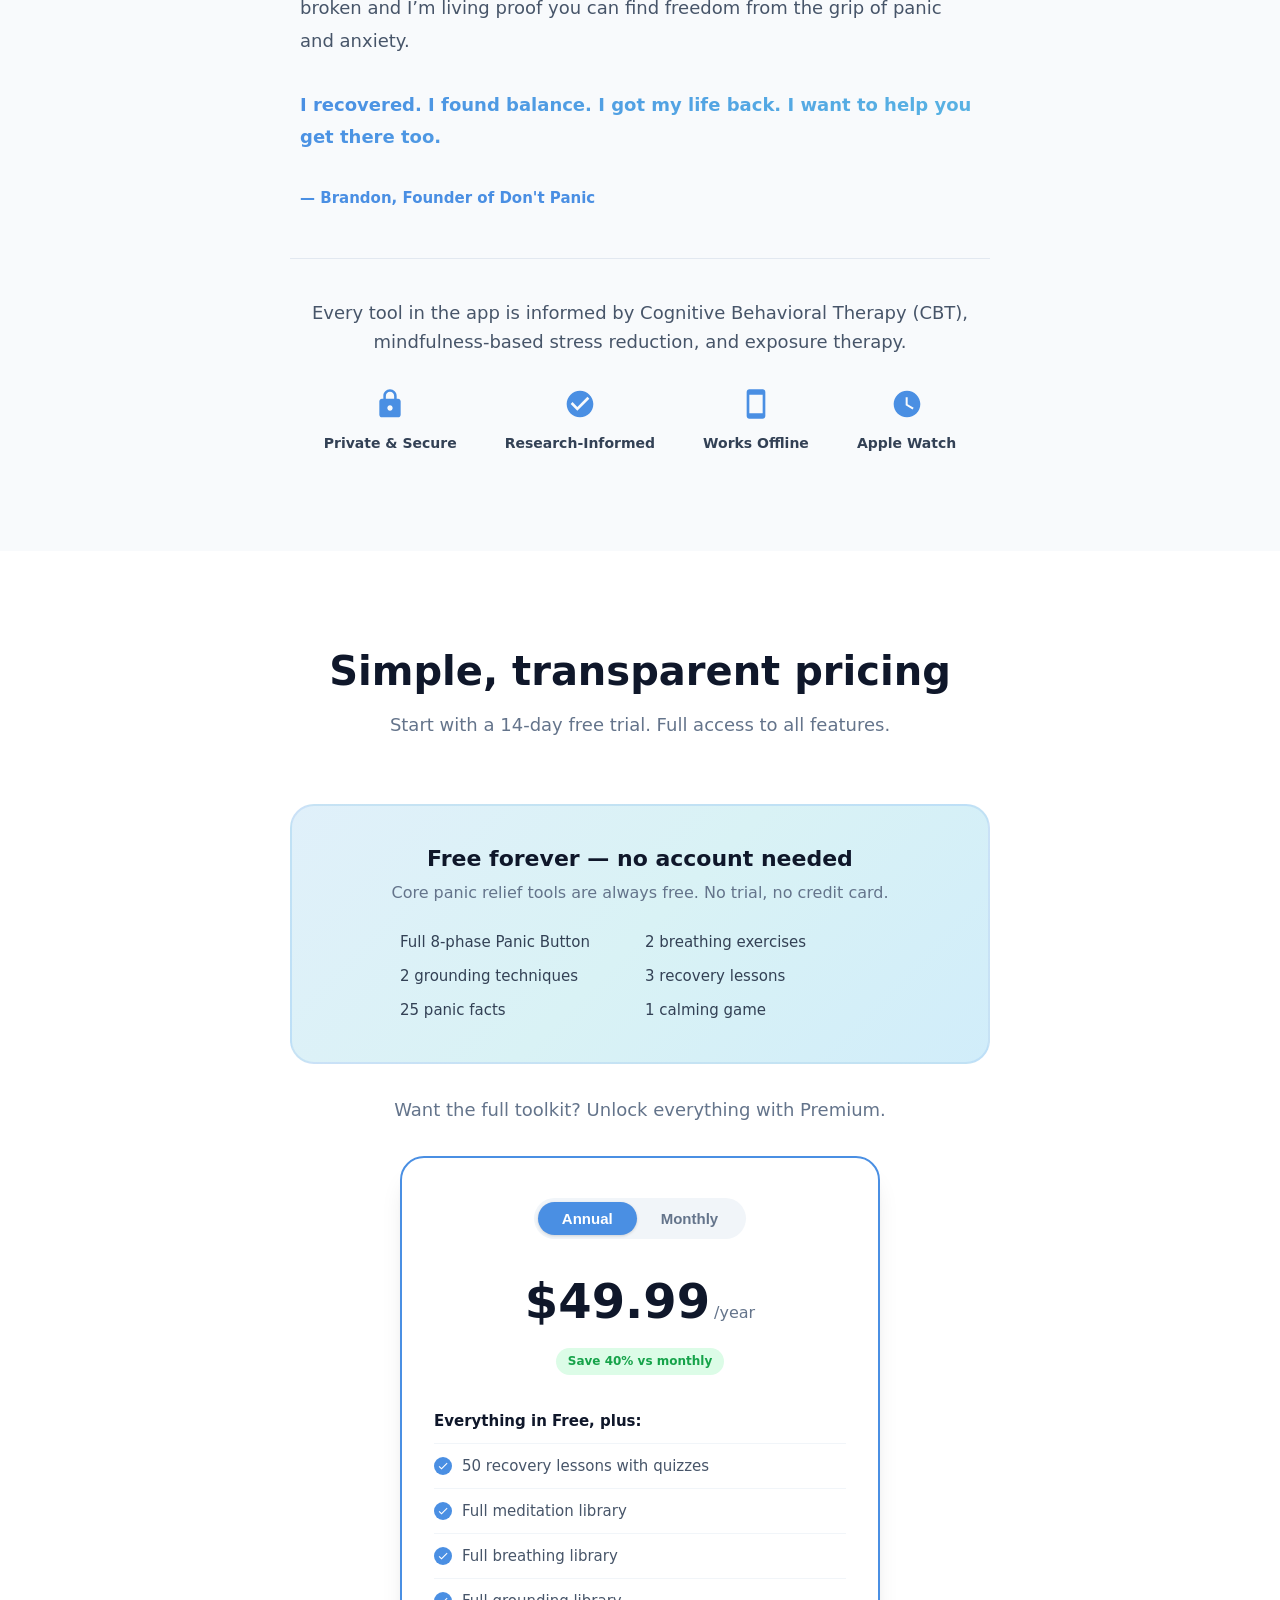
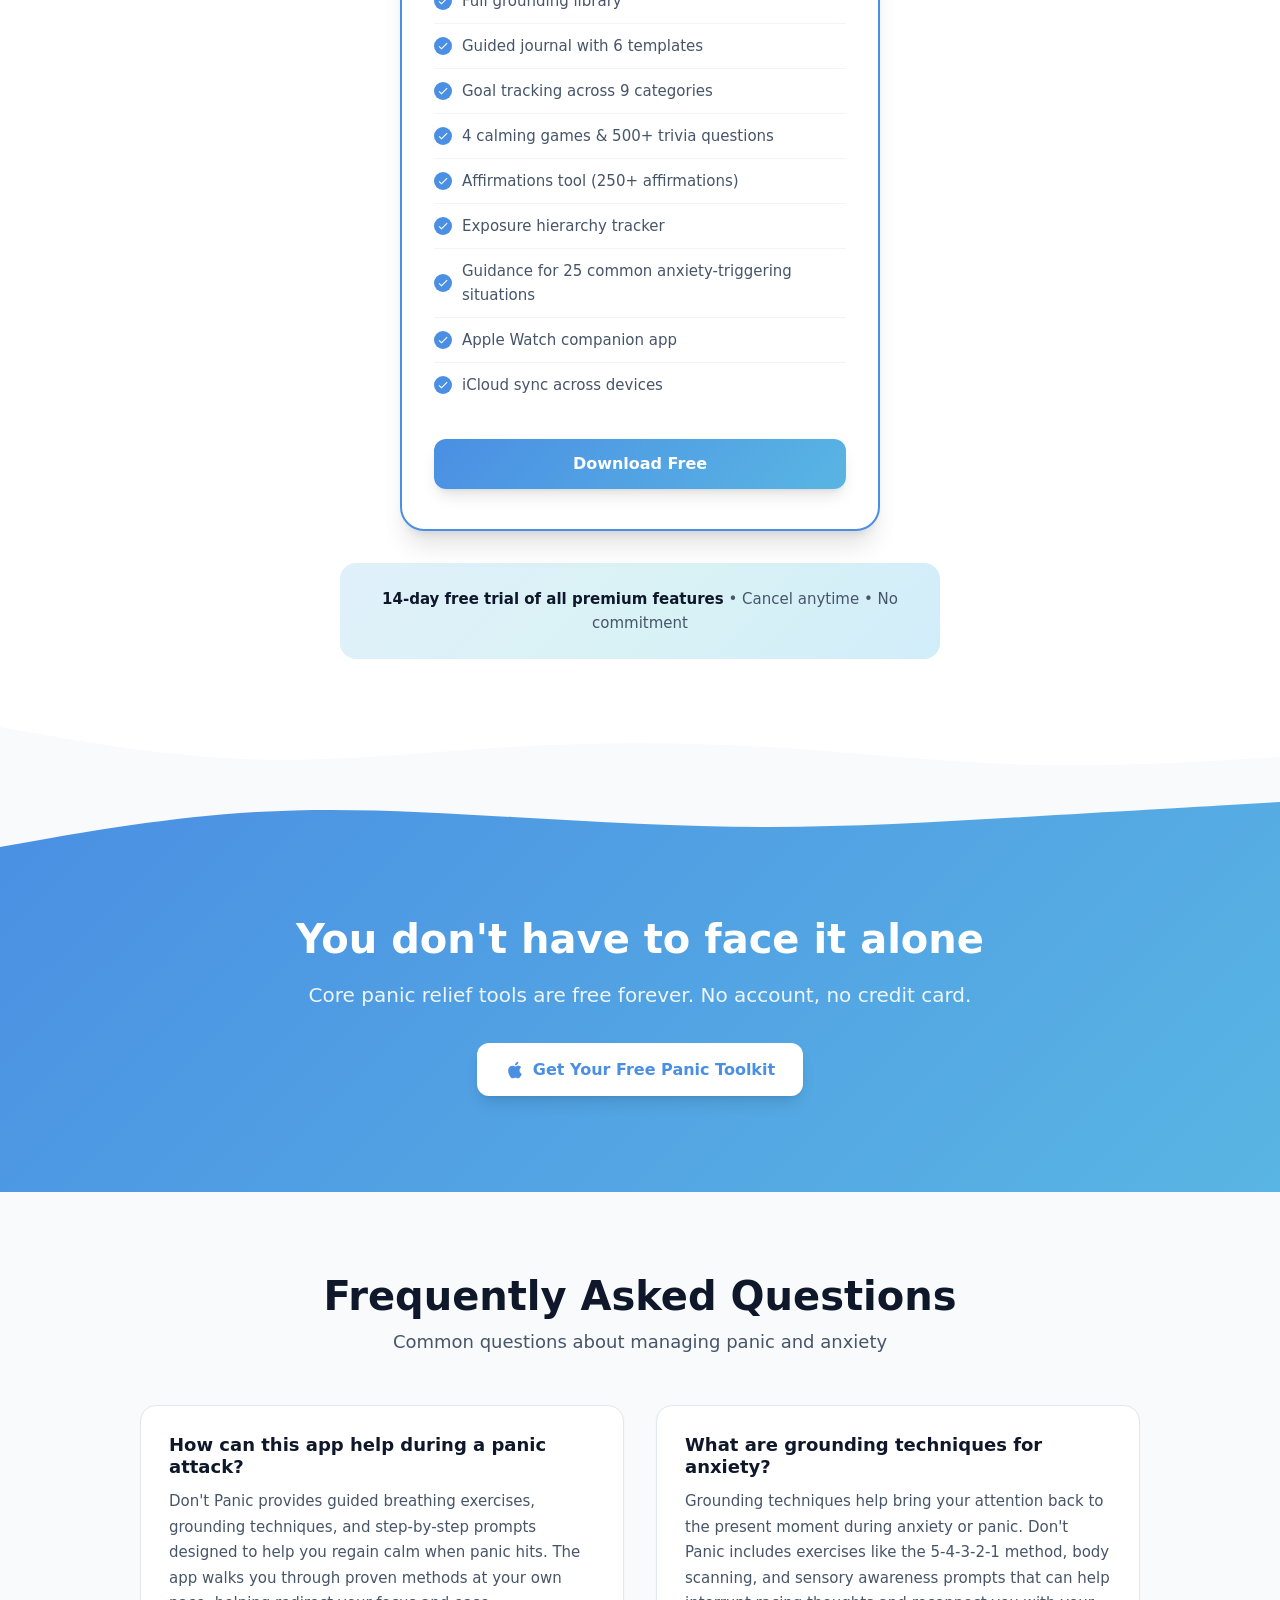
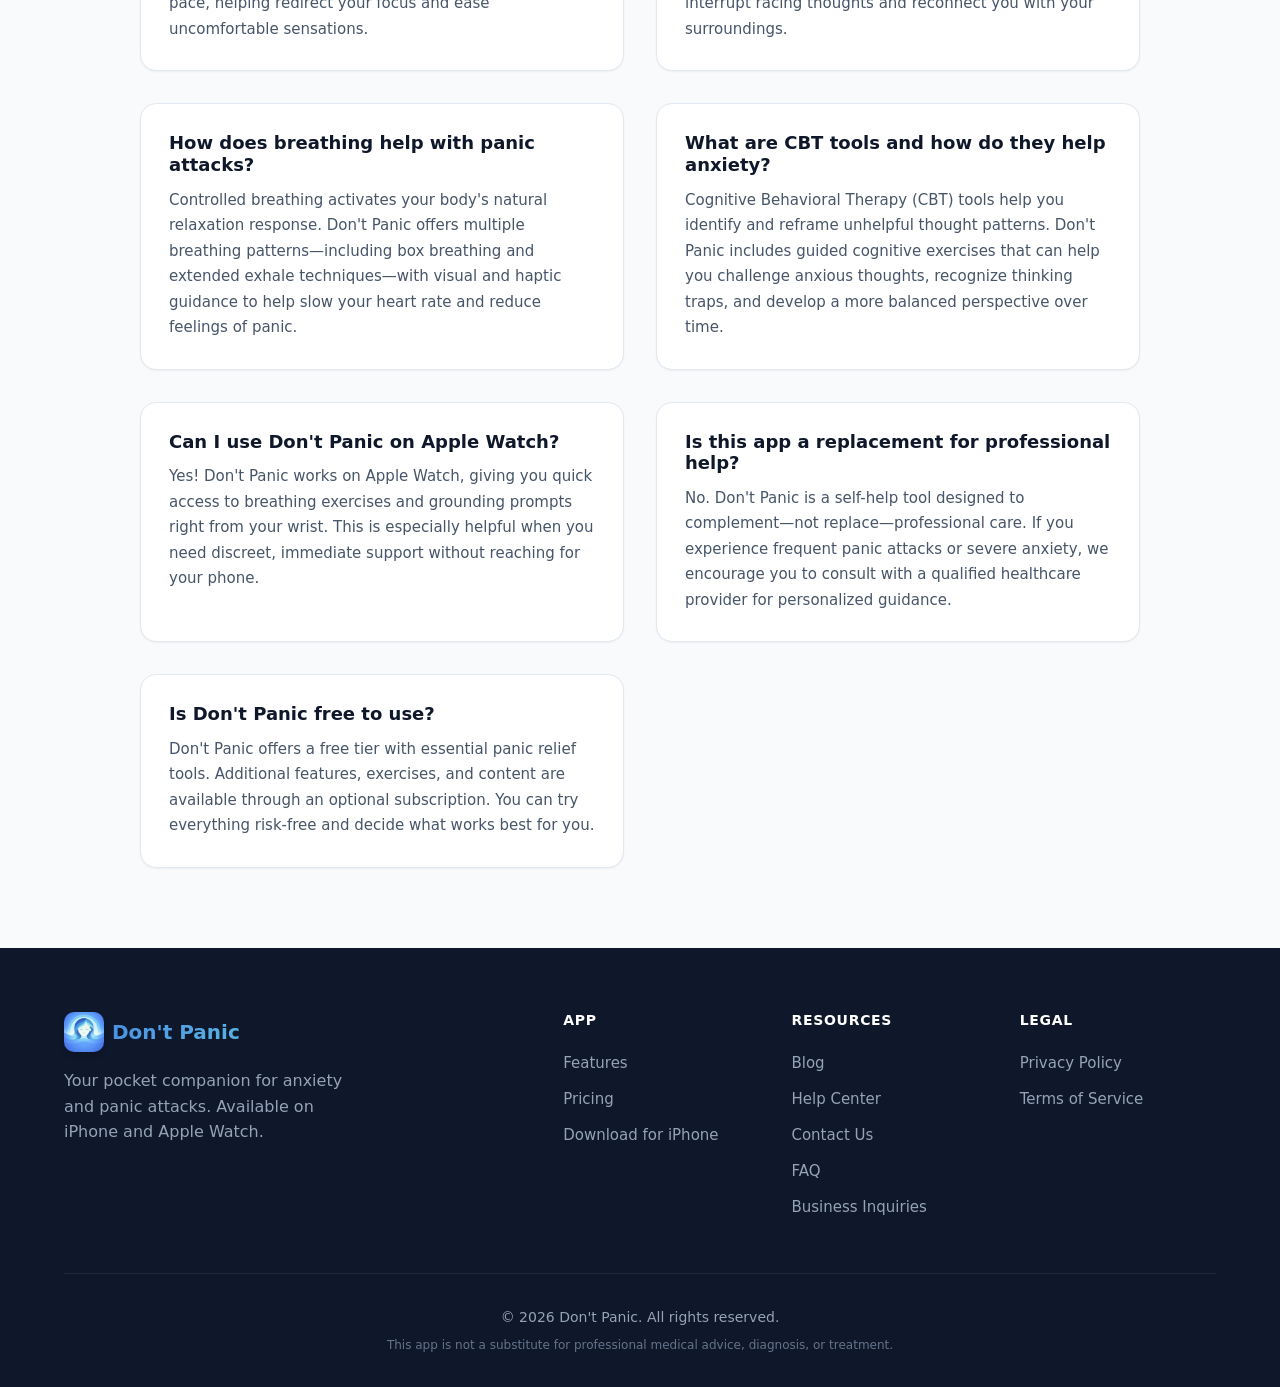
==== commit c8eb4c0b: "Add SEO blog with 5 articles, update nav/footer/sitemap - Blog listing page with 5 article cards - A" ====
--- a/index.html
+++ b/index.html
@@ -33,7 +33,7 @@
     <link rel="icon" type="image/png" href="favicon.png">
     <link rel="apple-touch-icon" href="app-icon.png">
     
-    <link rel="stylesheet" href="style.css?v=5">
+    <link rel="stylesheet" href="style.css?v=7">
 </head>
 <body>
     <!-- Navigation -->
@@ -46,6 +46,7 @@
             <div class="nav-links">
                 <a href="#features">Features</a>
                 <a href="#pricing">Pricing</a>
+                <a href="blog/">Blog</a>
                 <a href="support.html">Support</a>
                 <a href="https://apps.apple.com/us/app/dont-panic-panic-relief/id6759459982" class="btn btn-primary btn-sm">
                     <svg class="apple-icon" viewBox="0 0 24 24" fill="currentColor"><path d="M18.71 19.5c-.83 1.24-1.71 2.45-3.05 2.47-1.34.03-1.77-.79-3.29-.79-1.53 0-2 .77-3.27.82-1.31.05-2.3-1.32-3.14-2.53C4.25 17 2.94 12.45 4.7 9.39c.87-1.52 2.43-2.48 4.12-2.51 1.28-.02 2.5.87 3.29.87.78 0 2.26-1.07 3.81-.91.65.03 2.47.26 3.64 1.98-.09.06-2.17 1.28-2.15 3.81.03 3.02 2.65 4.03 2.68 4.04-.03.07-.42 1.44-1.38 2.83M13 3.5c.73-.83 1.94-1.46 2.94-1.5.13 1.17-.34 2.35-1.04 3.19-.69.85-1.83 1.51-2.95 1.42-.15-1.15.41-2.35 1.05-3.11z"/></svg>
@@ -563,7 +564,8 @@
                     </div>
                     
                     <div class="footer-column">
-                        <h4>Support</h4>
+                        <h4>Resources</h4>
+                        <a href="blog/">Blog</a>
                         <a href="support.html">Help Center</a>
                         <a href="mailto:support@dont-panic-app.com">Contact Us</a>
                         <a href="support.html#faq">FAQ</a>
--- a/style.css
+++ b/style.css
@@ -171,7 +171,7 @@
 /* ===== Navigation ===== */
 .navbar {
     position: fixed;
-    top: 2rem;
+    top: 0;
     left: 0;
     right: 0;
     z-index: 1000;
